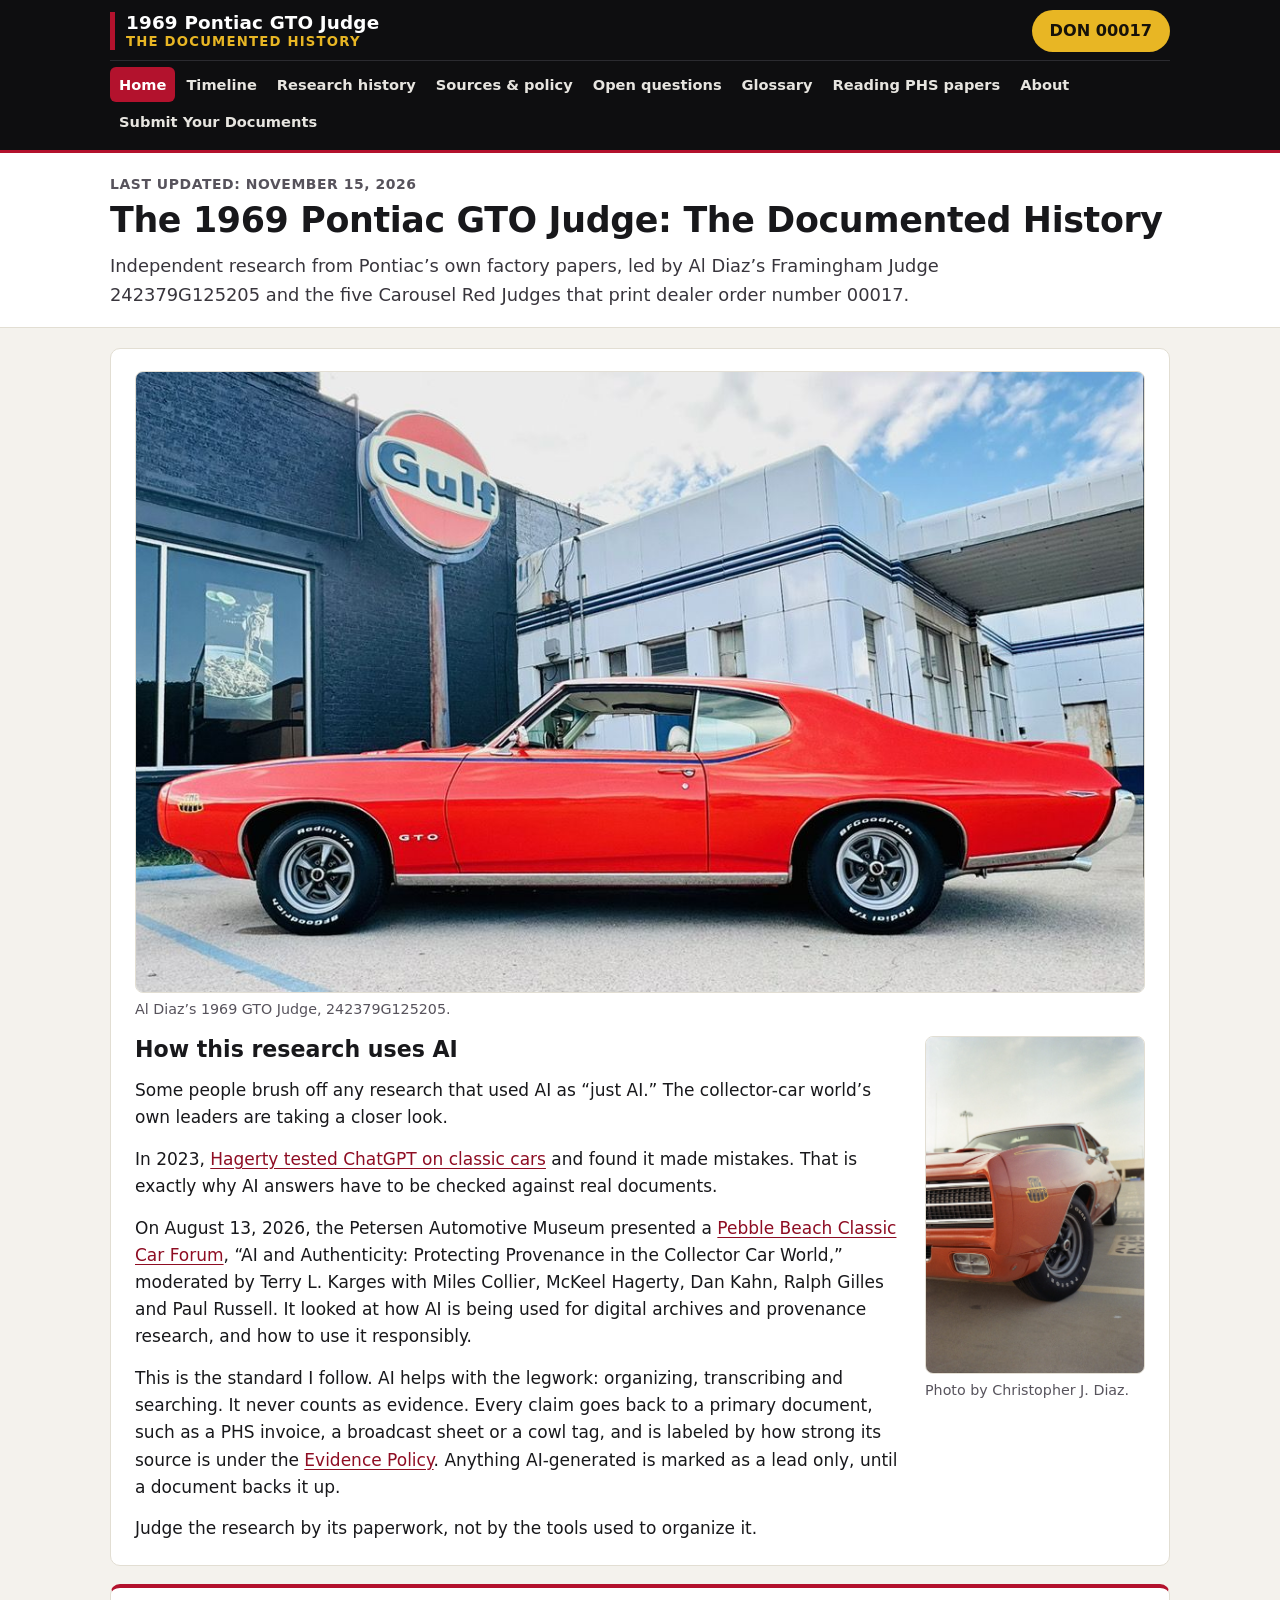
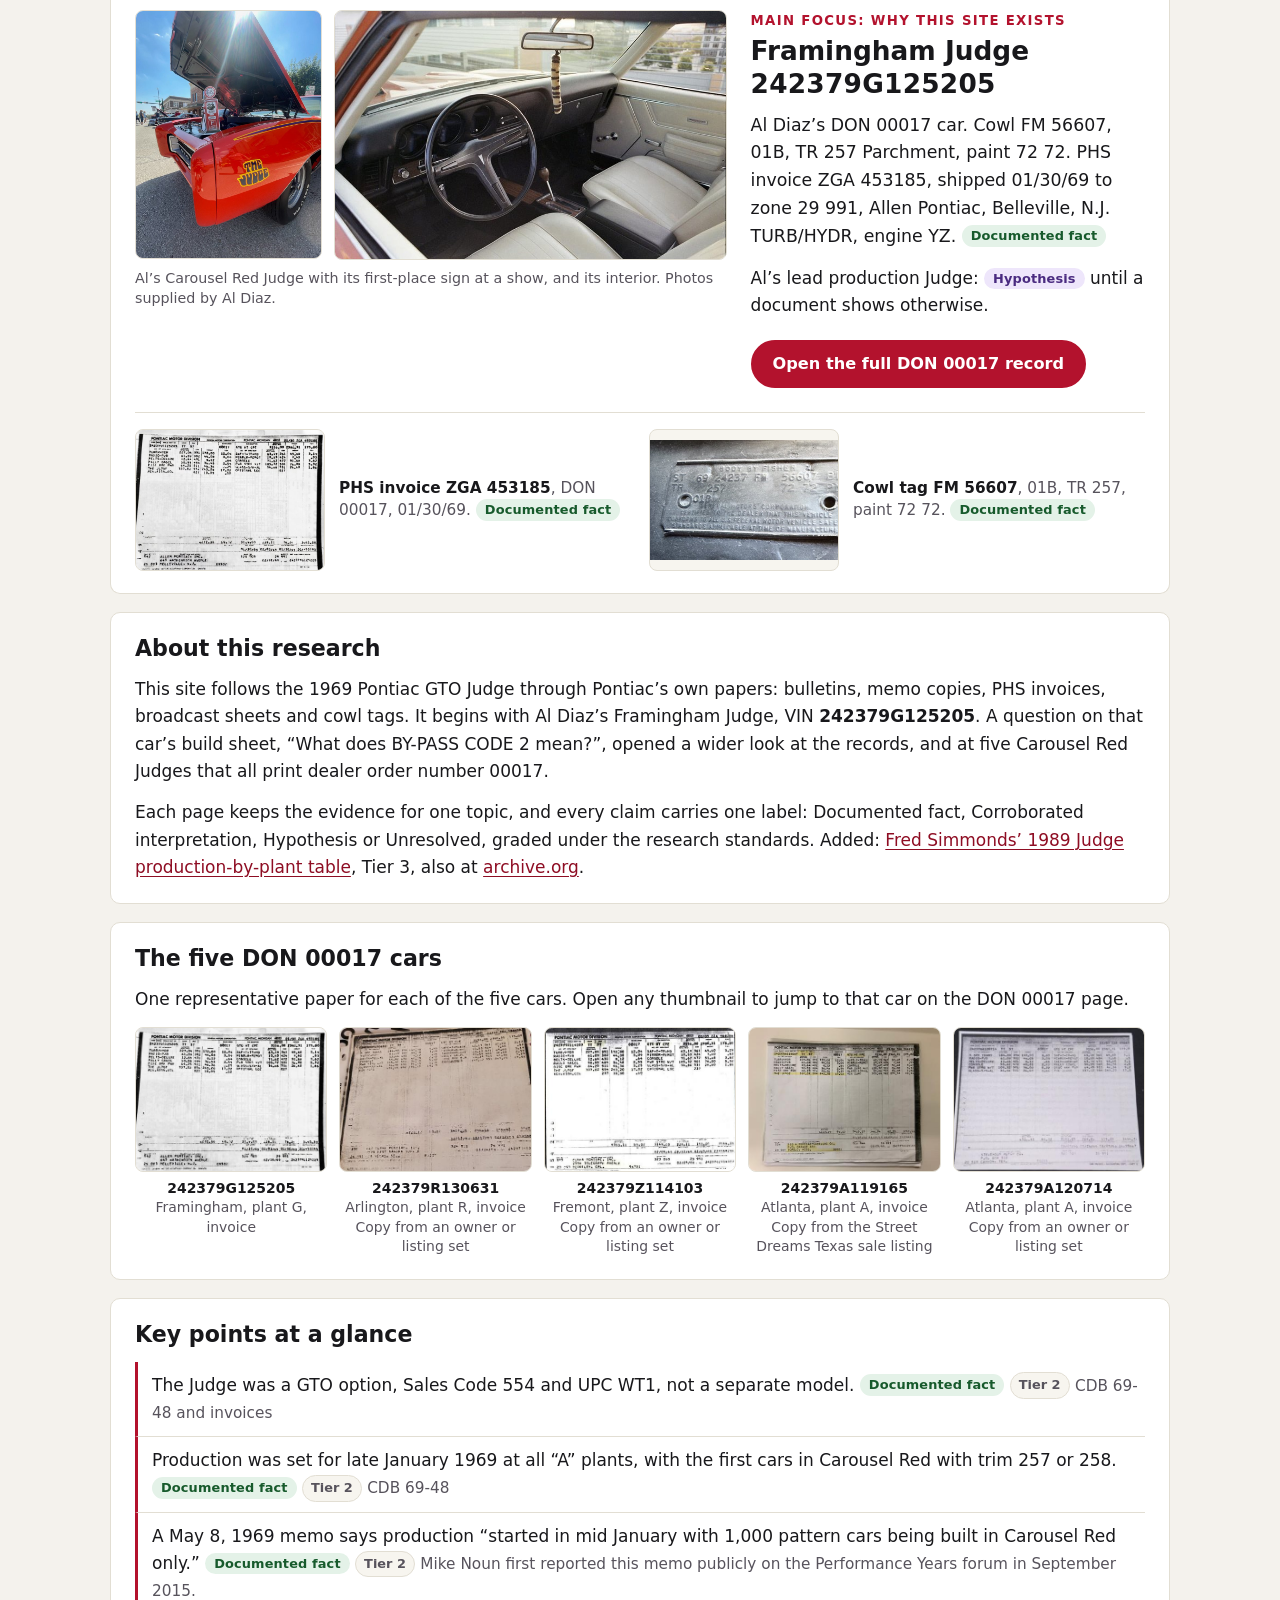
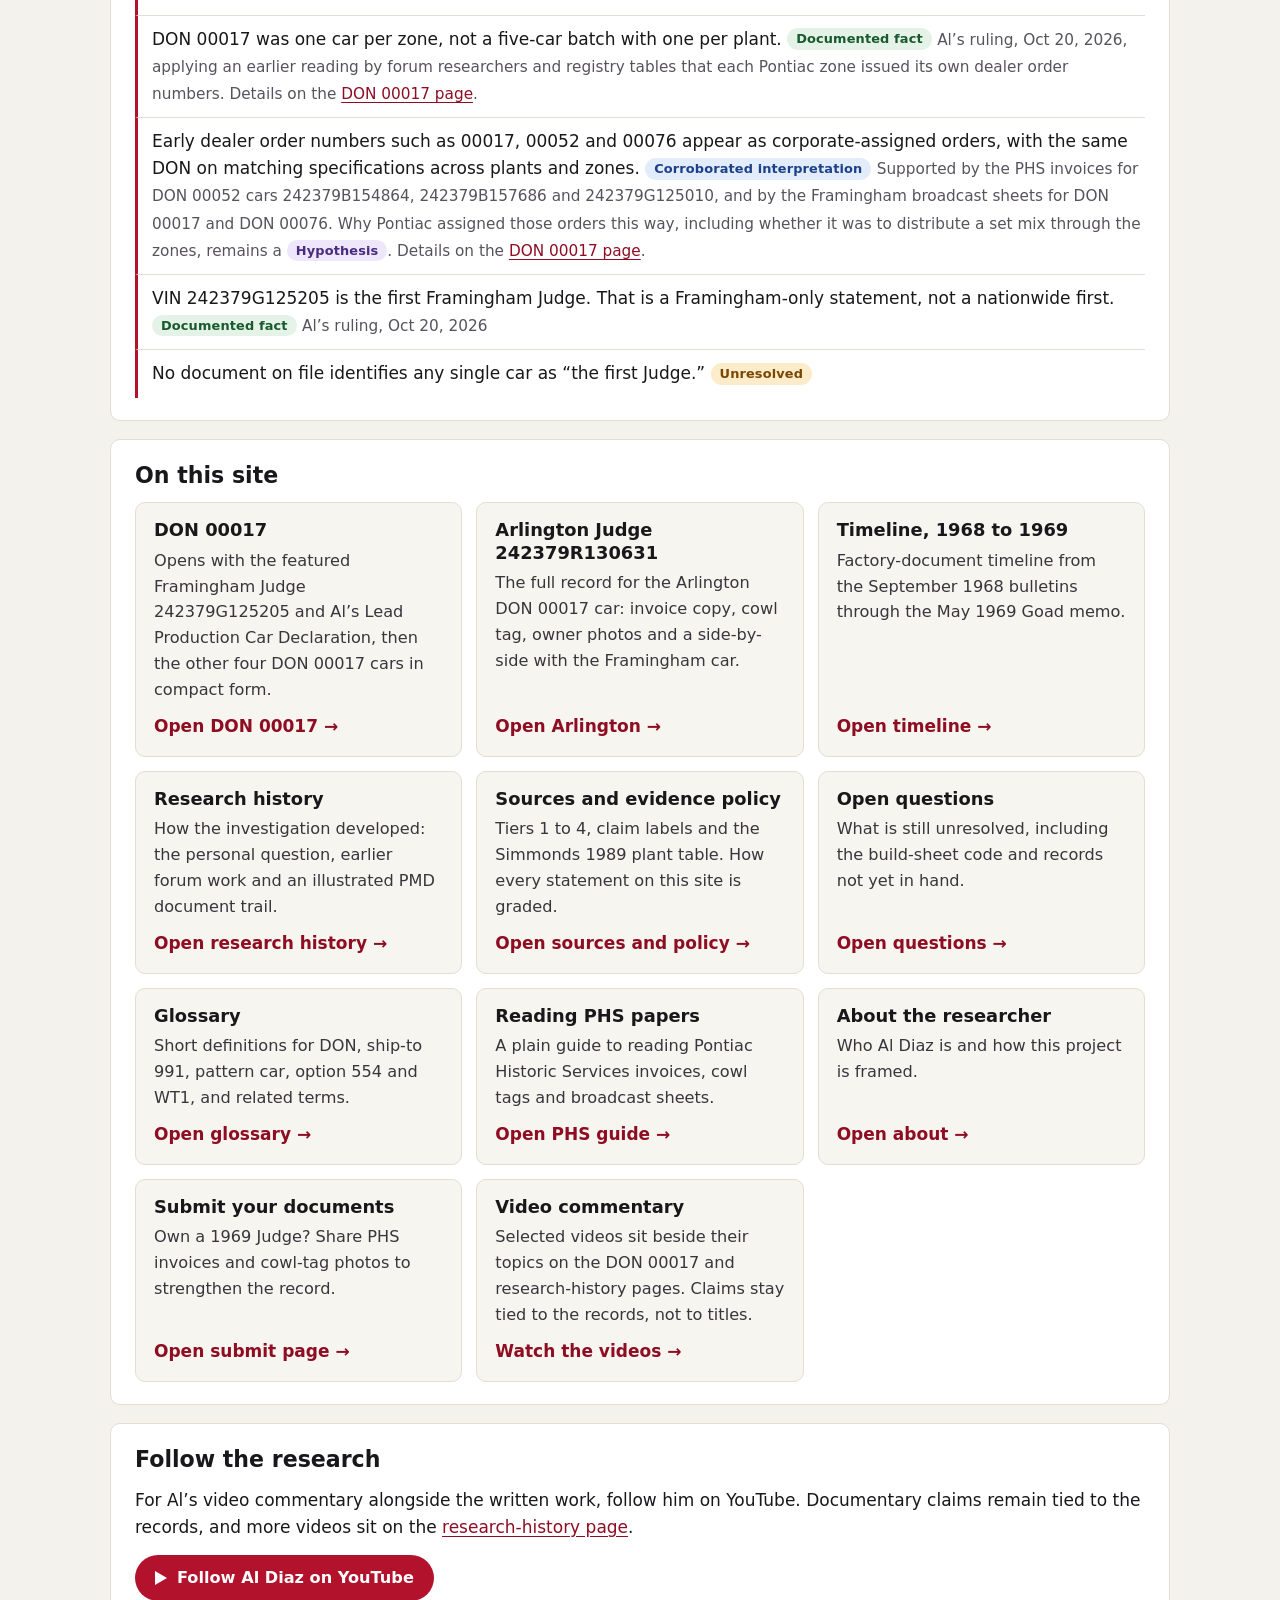
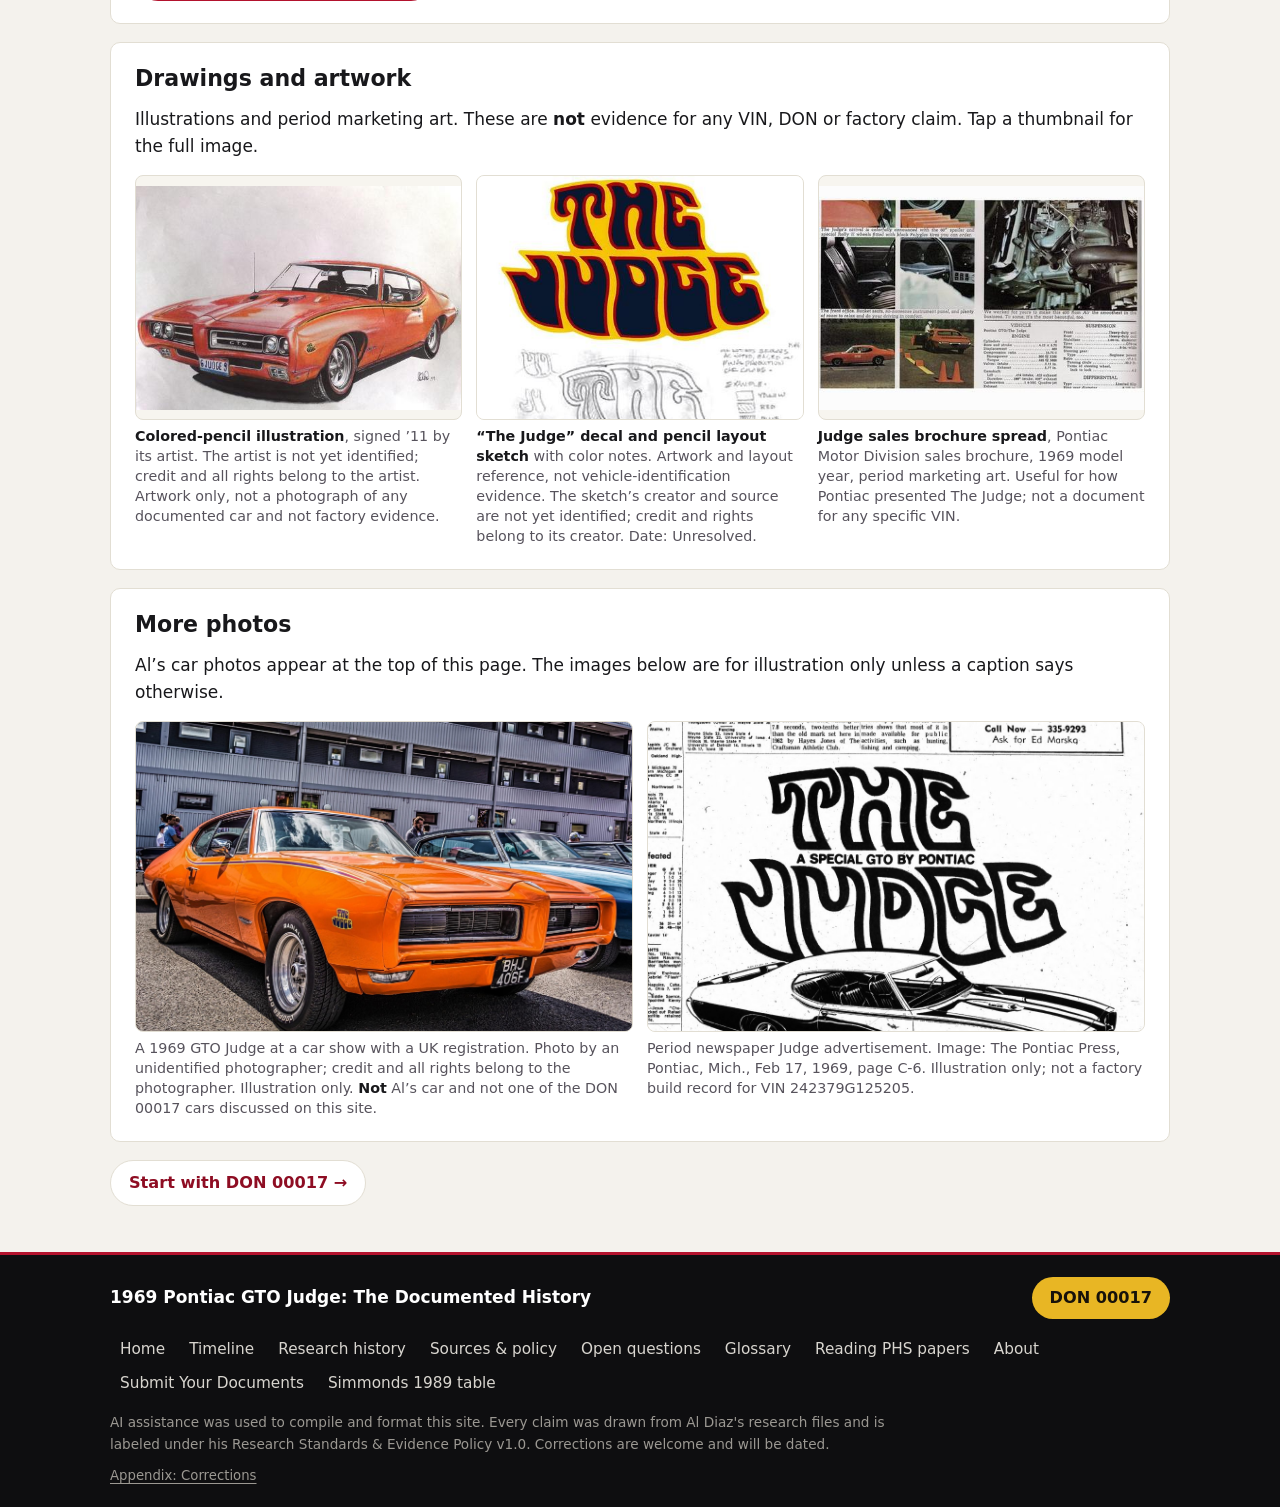
==== index.html @ f2657669 "Move AI-use section to top of homepage (#42) The section is now the first block in the main content," ====
<!DOCTYPE html>
<html lang="en"><head><meta charset="utf-8"/>
<meta content="width=device-width,initial-scale=1" name="viewport"/>
<meta charset="utf-8"/>
<meta content="width=device-width,initial-scale=1" name="viewport"/>
<title>1969 Pontiac GTO Judge History from Factory Records</title>
<meta content="1969 Pontiac GTO Judge history from Pontiac records: Carousel Red pattern cars, sales code 554/WT1, PHS documents and the DON 00017 cars. By Al Diaz." name="description"/>
<meta content="1969 Pontiac GTO Judge, GTO Judge history, pre-production Judge, GTO Judge pattern car, 1,000 pattern cars, Carousel Red Judge, option 554 WT1, lead unit, DON 00017" name="keywords"/>
<link href="https://onejudge69.github.io/1969-gto-judge-pattern-research/" rel="canonical"/>
<meta content="website" property="og:type"/><meta content="1969 Pontiac GTO Judge: The Documented History" property="og:title"/>
<meta content="1969 Pontiac GTO Judge history from Pontiac records: Carousel Red pattern cars, sales code 554/WT1, PHS documents and the DON 00017 cars. By Al Diaz." property="og:description"/><meta content="https://onejudge69.github.io/1969-gto-judge-pattern-research/" property="og:url"/>
<meta content="1969 Pontiac GTO Judge: The Documented History" property="og:site_name"/><meta content="https://onejudge69.github.io/1969-gto-judge-pattern-research/images/og-card.png?v=3" property="og:image"/>
<meta content="https://onejudge69.github.io/1969-gto-judge-pattern-research/images/og-card.png?v=3" property="og:image:secure_url"/><meta content="image/png" property="og:image:type"/>
<meta content="1200" property="og:image:width"/><meta content="630" property="og:image:height"/>
<meta content="1969 GTO Judge: The Documented History. From Pontiac's own records. Colored-pencil drawing of an orange 1969 GTO Judge, signed ’11 by its artist; artist not yet identified." property="og:image:alt"/>
<meta content="summary_large_image" name="twitter:card"/><meta content="1969 Pontiac GTO Judge: The Documented History" name="twitter:title"/>
<meta content="1969 Pontiac GTO Judge history from Pontiac records: Carousel Red pattern cars, sales code 554/WT1, PHS documents and the DON 00017 cars. By Al Diaz." name="twitter:description"/><meta content="https://onejudge69.github.io/1969-gto-judge-pattern-research/images/og-card.png?v=3" name="twitter:image"/><meta content="1969 GTO Judge: The Documented History. From Pontiac's own records. Colored-pencil drawing of an orange 1969 GTO Judge, signed ’11 by its artist; artist not yet identified." name="twitter:image:alt"/>
<link href="images/apple-touch-icon.png" rel="apple-touch-icon" sizes="180x180"/>
<link href="images/favicon-32.png" rel="icon" sizes="32x32" type="image/png"/><link href="favicon.ico" rel="icon" sizes="any"/>
<meta content="#0e0e10" name="theme-color"/>
<meta content="2026-11-09" property="article:modified_time"/>
<script type="application/ld+json">[
 {
  "@context": "https://schema.org",
  "@type": "WebSite",
  "name": "1969 Pontiac GTO Judge: The Documented History",
  "url": "https://onejudge69.github.io/1969-gto-judge-pattern-research/",
  "inLanguage": "en-US",
  "author": {
   "@type": "Person",
   "name": "Al Diaz",
   "url": "https://onejudge69.github.io/1969-gto-judge-pattern-research/about-the-researcher.html",
   "description": "Independent researcher of 1969 Pontiac GTO Judge factory records"
  },
  "publisher": {
   "@type": "Person",
   "name": "Al Diaz",
   "url": "https://onejudge69.github.io/1969-gto-judge-pattern-research/about-the-researcher.html",
   "description": "Independent researcher of 1969 Pontiac GTO Judge factory records"
  }
 },
 {
  "@context": "https://schema.org",
  "@type": "ResearchProject",
  "name": "1969 Pontiac GTO Judge: The Documented History",
  "description": "1969 Pontiac GTO Judge history from Pontiac records: Carousel Red pattern cars, sales code 554/WT1, PHS documents and the DON 00017 cars. By Al Diaz.",
  "url": "https://onejudge69.github.io/1969-gto-judge-pattern-research/",
  "founder": {
   "@type": "Person",
   "name": "Al Diaz",
   "url": "https://onejudge69.github.io/1969-gto-judge-pattern-research/about-the-researcher.html",
   "description": "Independent researcher of 1969 Pontiac GTO Judge factory records"
  },
  "dateModified": "2026-11-09",
  "keywords": "1969 Pontiac GTO Judge, GTO Judge history, pre-production Judge, GTO Judge pattern car, 1,000 pattern cars, Carousel Red Judge, option 554 WT1, lead unit, DON 00017"
 },
 {
  "@context": "https://schema.org",
  "@type": "BreadcrumbList",
  "itemListElement": [
   {
    "@type": "ListItem",
    "position": 1,
    "name": "Home",
    "item": "https://onejudge69.github.io/1969-gto-judge-pattern-research/"
   }
  ]
 }
]</script>

<link rel="stylesheet" href="site.css?v=20261115b">
</head>
<body>
<header class="site-head"><div class="head-in">
<input type="checkbox" id="menu-check" class="menu-check" aria-label="Show or hide the menu">
<a class="brand" href="index.html"><span class="b1">1969 Pontiac GTO Judge</span><span class="b2">The Documented History</span></a>
<a class="don-cta" href="pattern-cars-pilot-batch.html">DON 00017</a>
<label class="menu-btn" for="menu-check">Menu</label>
<nav class="site-nav" aria-label="Main"><a href="index.html" aria-current="page">Home</a><a href="judge-timeline-1968-1969.html">Timeline</a><a href="research-history.html">Research history</a><a href="sources-evidence-policy.html">Sources &amp; policy</a><a href="open-questions.html">Open questions</a><a href="glossary.html">Glossary</a><a href="how-to-read-phs-papers.html">Reading PHS papers</a><a href="about-the-researcher.html">About</a><a href="submit-your-documents.html">Submit Your Documents</a></nav>
</div></header>
<div class="page-title"><div class="in"><p class="upd">Last updated: November 15, 2026</p><h1>The 1969 Pontiac GTO Judge: The Documented History</h1><p class="lead">Independent research from Pontiac’s own factory papers, led by Al Diaz’s Framingham Judge 242379G125205 and the five Carousel Red Judges that print dealer order number 00017.</p></div></div>
<main class="wrap">
<section class="sec ai-use" id="how-ai-is-used">
<figure class="lead">
<a href="images/g125205-side-gulf-station.jpg" target="_blank" rel="noopener" aria-label="Open full-size photo of Al Diaz’s 1969 GTO Judge"><img src="images/g125205-side-gulf-station.jpg" width="1080" height="664" alt="Al Diaz’s Carousel Red 1969 Pontiac GTO Judge, VIN 242379G125205, in side profile at a Gulf service station" loading="lazy" decoding="async"></a>
<figcaption>Al Diaz’s 1969 GTO Judge, 242379G125205.</figcaption>
</figure>
<div class="ai-body">
<div class="txt">
<h2>How this research uses AI</h2>
<p>Some people brush off any research that used AI as “just AI.” The collector-car world’s own leaders are taking a closer look.</p>
<p>In 2023, <a href="https://www.hagerty.com/media/entertainment/i-asked-chatgpt-about-classic-cars-and-it-seems-were-safe-for-now/" rel="noopener" target="_blank">Hagerty tested ChatGPT on classic cars</a> and found it made mistakes. That is exactly why AI answers have to be checked against real documents.</p>
<p>On August 13, 2026, the Petersen Automotive Museum presented a <a href="https://carshowsafari.com/event/pebble-beach-classic-car-forum-ai-and-authenticity-protecting-provenance-in-the-collector-car-world-presented-by-alliant-private-client/" rel="noopener" target="_blank">Pebble Beach Classic Car Forum</a>, “AI and Authenticity: Protecting Provenance in the Collector Car World,” moderated by Terry L. Karges with Miles Collier, McKeel Hagerty, Dan Kahn, Ralph Gilles and Paul Russell. It looked at how AI is being used for digital archives and provenance research, and how to use it responsibly.</p>
<p>This is the standard I follow. AI helps with the legwork: organizing, transcribing and searching. It never counts as evidence. Every claim goes back to a primary document, such as a PHS invoice, a broadcast sheet or a cowl tag, and is labeled by how strong its source is under the <a href="sources-evidence-policy.html">Evidence Policy</a>. Anything AI-generated is marked as a lead only, until a document backs it up.</p>
<p>Judge the research by its paperwork, not by the tools used to organize it.</p>
</div>
<figure class="second">
<a href="images/g125205-front-christopher-j-diaz.jpg" target="_blank" rel="noopener" aria-label="Open full-size close-up photo of Al Diaz’s 1969 GTO Judge"><img src="images/g125205-front-christopher-j-diaz.jpg" width="900" height="1387" alt="Al Diaz’s Carousel Red 1969 Pontiac GTO Judge, VIN 242379G125205, photographed from a low front angle with The Judge decal on the fender" loading="lazy" decoding="async"></a>
<figcaption>Photo by Christopher J. Diaz.</figcaption>
</figure>
</div>
</section><section class="sec hero-car" id="g125205-home">
<figure class="photos"><div class="pair">
<span><a class="pa" href="images/judge-show-first-place.jpg" target="_blank" rel="noopener" aria-label="Open full-size show photo of Al Diaz’s Judge"><img src="images/judge-show-first-place-home.jpg" width="720" height="960" alt="Al Diaz&#x27;s Carousel Red 1969 Pontiac GTO Judge at a car show with a first-place sign" loading="eager" decoding="async" fetchpriority="high"></a></span>
<span><a class="pa" href="images/judge-interior-white.jpg" target="_blank" rel="noopener" aria-label="Open full-size interior photo of Al Diaz’s Judge"><img src="images/judge-interior-white-home.jpg" width="720" height="459" alt="Interior of Al Diaz&#x27;s 1969 Pontiac GTO Judge" loading="eager" decoding="async" fetchpriority="high"></a></span></div>
<figcaption>Al’s Carousel Red Judge with its first-place sign at a show, and its interior. Photos supplied by Al Diaz.</figcaption></figure>
<div class="txt">
<p class="kicker">Main focus: why this site exists</p>
<h2>Framingham Judge <span class="vin">242379G125205</span></h2>
<p class="lede">Al Diaz’s DON 00017 car. Cowl FM 56607, 01B, TR 257 Parchment, paint 72 72. PHS invoice ZGA 453185, shipped 01/30/69 to zone 29 991, Allen Pontiac, Belleville, N.J. TURB/HYDR, engine YZ. <span class="lab fact">Documented fact</span></p>
<p>Al’s lead production Judge: <span class="lab hyp">Hypothesis</span> until a document shows otherwise.</p>
<a class="btn" href="pattern-cars-pilot-batch.html#g125205">Open the full DON 00017 record</a>
</div>
<div class="hdocs"><div class="docs c2">
<figure><a class="ph" href="images/don00017-g125205-phs-invoice.jpg" target="_blank" rel="noopener" aria-label="Open full-size image: PHS invoice ZGA 453185 for VIN 242379G125205"><img src="images/don00017-g125205-phs-invoice-hero.jpg" width="560" height="449" alt="PHS invoice ZGA 453185 for VIN 242379G125205" loading="eager" decoding="async" fetchpriority="high"></a><figcaption><b>PHS invoice ZGA 453185</b>, DON 00017, 01/30/69. <span class="lab fact">Documented fact</span></figcaption></figure>
<figure><a class="ph" href="images/don00017-g125205-cowl-fm56607.jpg" target="_blank" rel="noopener" aria-label="Open full-size image: Cowl tag FM 56607 for Al Diaz’s Framingham Judge"><img src="images/don00017-g125205-cowl-fm56607-hero.jpg" width="560" height="358" alt="Cowl tag FM 56607 for Al Diaz’s Framingham Judge" loading="eager" decoding="async" fetchpriority="high"></a><figcaption><b>Cowl tag FM 56607</b>, 01B, TR 257, paint 72 72. <span class="lab fact">Documented fact</span></figcaption></figure>
</div></div></section><section class="sec" id="about-research"><h2>About this research</h2>
<p>This site follows the 1969 Pontiac GTO Judge through Pontiac’s own papers: bulletins, memo copies, PHS invoices, broadcast sheets and cowl tags. It begins with Al Diaz’s Framingham Judge, VIN <b>242379G125205</b>. A question on that car’s build sheet, “What does BY-PASS CODE 2 mean?”, opened a wider look at the records, and at five Carousel Red Judges that all print dealer order number 00017.</p>
<p>Each page keeps the evidence for one topic, and every claim carries one label: Documented fact, Corroborated interpretation, Hypothesis or Unresolved, graded under the research standards. Added: <a href="sources-evidence-policy.html#simmonds-1989-table">Fred Simmonds’ 1989 Judge production-by-plant table</a>, Tier 3, also at <a href="https://archive.org/details/1989-06-05-simmonds-1969-gto-judge-production-by-plant" rel="noopener" target="_blank">archive.org</a>.</p></section><section class="sec" id="don-documents"><h2>The five DON 00017 cars</h2>
<p>One representative paper for each of the five cars. Open any thumbnail to jump to that car on the DON 00017 page.</p>
<div class="strip"><figure><a href="pattern-cars-pilot-batch.html#g125205" aria-label="Open DON 00017 page: 242379G125205"><div class="ph"><img src="images/don00017-g125205-phs-invoice-thumb.jpg" width="420" height="337" alt="PHS invoice for 242379G125205" loading="lazy" decoding="async"></div><figcaption><b>242379G125205</b><br>Framingham, plant G, invoice</figcaption></a></figure><figure><a href="pattern-cars-pilot-batch.html#r130631" aria-label="Open DON 00017 page: 242379R130631"><div class="ph"><img src="images/don00017-r130631-phs-invoice-thumb.jpg" width="420" height="491" alt="PHS invoice for 242379R130631" loading="lazy" decoding="async"></div><figcaption><b>242379R130631</b><br>Arlington, plant R, invoice<br>Copy from an owner or listing set</figcaption></a></figure><figure><a href="pattern-cars-pilot-batch.html#z114103" aria-label="Open DON 00017 page: 242379Z114103"><div class="ph"><img src="images/don00017-z114103-phs-invoice-thumb.jpg" width="420" height="328" alt="PHS invoice for 242379Z114103" loading="lazy" decoding="async"></div><figcaption><b>242379Z114103</b><br>Fremont, plant Z, invoice<br>Copy from an owner or listing set</figcaption></a></figure><figure><a href="pattern-cars-pilot-batch.html#a119165" aria-label="Open DON 00017 page: 242379A119165"><div class="ph"><img src="images/don00017-a119165-phs-invoice-thumb.jpg" width="420" height="315" alt="PHS invoice for 242379A119165" loading="lazy" decoding="async"></div><figcaption><b>242379A119165</b><br>Atlanta, plant A, invoice<br>Copy from the Street Dreams Texas sale listing</figcaption></a></figure><figure><a href="pattern-cars-pilot-batch.html#a120714" aria-label="Open DON 00017 page: 242379A120714"><div class="ph"><img src="images/don00017-a120714-phs-invoice-thumb.jpg" width="420" height="321" alt="PHS invoice for 242379A120714" loading="lazy" decoding="async"></div><figcaption><b>242379A120714</b><br>Atlanta, plant A, invoice<br>Copy from an owner or listing set</figcaption></a></figure></div></section><section class="sec" id="key-points"><h2>Key points at a glance</h2>
<ul class="keypoints">
<li>The Judge was a GTO option, Sales Code 554 and UPC WT1, not a separate model. <span class="lab fact">Documented fact</span> <span class="tier">Tier 2</span> <span class="muted small">CDB 69-48 and invoices</span></li>
<li>Production was set for late January 1969 at all “A” plants, with the first cars in Carousel Red with trim 257 or 258. <span class="lab fact">Documented fact</span> <span class="tier">Tier 2</span> <span class="muted small">CDB 69-48</span></li>
<li>A May 8, 1969 memo says production “started in mid January with 1,000 pattern cars being built in Carousel Red only.” <span class="lab fact">Documented fact</span> <span class="tier">Tier 2</span> <span class="muted small">Mike Noun first reported this memo publicly on the Performance Years forum in September 2015.</span></li>
<li>DON 00017 was one car per zone, not a five-car batch with one per plant. <span class="lab fact">Documented fact</span> <span class="muted small">Al’s ruling, Oct 20, 2026, applying an earlier reading by forum researchers and registry tables that each Pontiac zone issued its own dealer order numbers. Details on the <a href="pattern-cars-pilot-batch.html">DON 00017 page</a>.</span></li>
<li>Early dealer order numbers such as 00017, 00052 and 00076 appear as corporate-assigned orders, with the same DON on matching specifications across plants and zones. <span class="lab interp">Corroborated interpretation</span> <span class="muted small">Supported by the PHS invoices for DON 00052 cars 242379B154864, 242379B157686 and 242379G125010, and by the Framingham broadcast sheets for DON 00017 and DON 00076. Why Pontiac assigned those orders this way, including whether it was to distribute a set mix through the zones, remains a <span class="lab hyp">Hypothesis</span>. Details on the <a href="pattern-cars-pilot-batch.html">DON 00017 page</a>.</span></li>
<li>VIN 242379G125205 is the first Framingham Judge. That is a Framingham-only statement, not a nationwide first. <span class="lab fact">Documented fact</span> <span class="muted small">Al’s ruling, Oct 20, 2026</span></li>
<li>No document on file identifies any single car as “the first Judge.” <span class="lab unres">Unresolved</span></li>
</ul></section><section class="sec" id="explore"><h2>On this site</h2><div class="tiles"><article class="tile"><h3>DON 00017</h3><p>Opens with the featured Framingham Judge 242379G125205 and Al’s Lead Production Car Declaration, then the other four DON 00017 cars in compact form.</p><a class="more" href="pattern-cars-pilot-batch.html">Open DON 00017 &rarr;</a></article><article class="tile"><h3>Arlington Judge 242379R130631</h3><p>The full record for the Arlington DON 00017 car: invoice copy, cowl tag, owner photos and a side-by-side with the Framingham car.</p><a class="more" href="arlington-judge-r130631.html">Open Arlington &rarr;</a></article><article class="tile"><h3>Timeline, 1968 to 1969</h3><p>Factory-document timeline from the September 1968 bulletins through the May 1969 Goad memo.</p><a class="more" href="judge-timeline-1968-1969.html">Open timeline &rarr;</a></article><article class="tile"><h3>Research history</h3><p>How the investigation developed: the personal question, earlier forum work and an illustrated PMD document trail.</p><a class="more" href="research-history.html">Open research history &rarr;</a></article><article class="tile"><h3>Sources and evidence policy</h3><p>Tiers 1 to 4, claim labels and the Simmonds 1989 plant table. How every statement on this site is graded.</p><a class="more" href="sources-evidence-policy.html">Open sources and policy &rarr;</a></article><article class="tile"><h3>Open questions</h3><p>What is still unresolved, including the build-sheet code and records not yet in hand.</p><a class="more" href="open-questions.html">Open questions &rarr;</a></article><article class="tile"><h3>Glossary</h3><p>Short definitions for DON, ship-to 991, pattern car, option 554 and WT1, and related terms.</p><a class="more" href="glossary.html">Open glossary &rarr;</a></article><article class="tile"><h3>Reading PHS papers</h3><p>A plain guide to reading Pontiac Historic Services invoices, cowl tags and broadcast sheets.</p><a class="more" href="how-to-read-phs-papers.html">Open PHS guide &rarr;</a></article><article class="tile"><h3>About the researcher</h3><p>Who Al Diaz is and how this project is framed.</p><a class="more" href="about-the-researcher.html">Open about &rarr;</a></article><article class="tile"><h3>Submit your documents</h3><p>Own a 1969 Judge? Share PHS invoices and cowl-tag photos to strengthen the record.</p><a class="more" href="submit-your-documents.html">Open submit page &rarr;</a></article><article class="tile"><h3>Video commentary</h3><p>Selected videos sit beside their topics on the DON 00017 and research-history pages. Claims stay tied to the records, not to titles.</p><a class="more" href="pattern-cars-pilot-batch.html#video-commentary">Watch the videos &rarr;</a></article></div></section><section class="sec" id="follow"><h2>Follow the research</h2>
<p>For Al’s video commentary alongside the written work, follow him on YouTube. Documentary claims remain tied to the records, and more videos sit on the <a href="research-history.html#video-commentary">research-history page</a>.</p>
<p><a class="ytbtn" href="https://www.youtube.com/@UFester" rel="noopener" target="_blank">Follow Al Diaz on YouTube</a></p></section><section class="sec" id="drawings-artwork"><h2>Drawings and artwork</h2>
<p>Illustrations and period marketing art. These are <b>not</b> evidence for any VIN, DON or factory claim. Tap a thumbnail for the full image.</p>
<div class="docs c3"><figure><a class="ph" href="images/artwork-judge-illustration-2011.jpg" target="_blank" rel="noopener" aria-label="Open full-size image: Colored-pencil drawing of a 1969 Pontiac GTO Judge hardtop in orange-red with Judge stripes"><img src="images/artwork-judge-illustration-2011-thumb.jpg" width="480" height="330" alt="Colored-pencil drawing of a 1969 Pontiac GTO Judge hardtop in orange-red with Judge stripes" loading="lazy" decoding="async"></a><figcaption><b>Colored-pencil illustration</b>, signed ’11 by its artist. The artist is not yet identified; credit and all rights belong to the artist. Artwork only, not a photograph of any documented car and not factory evidence.</figcaption></figure><figure><a class="ph" href="images/artwork-judge-decal-and-sketch.jpg" target="_blank" rel="noopener" aria-label="Open full-size image: The Judge decal artwork beside a pencil layout sketch with yellow red and blue color notes"><img src="images/artwork-judge-decal-and-sketch-thumb.jpg" width="480" height="509" alt="The Judge decal artwork beside a pencil layout sketch with yellow red and blue color notes" loading="lazy" decoding="async"></a><figcaption><b>“The Judge” decal and pencil layout sketch</b> with color notes. Artwork and layout reference, not vehicle-identification evidence. The sketch’s creator and source are not yet identified; credit and rights belong to its creator. Date: Unresolved.</figcaption></figure><figure><a class="ph" href="images/artwork-judge-brochure-spread.jpg" target="_blank" rel="noopener" aria-label="Open full-size image: 1969 The Judge sales brochure spread showing the car and copy"><img src="images/artwork-judge-brochure-spread-thumb.jpg" width="480" height="330" alt="1969 The Judge sales brochure spread showing the car and copy" loading="lazy" decoding="async"></a><figcaption><b>Judge sales brochure spread</b>, Pontiac Motor Division sales brochure, 1969 model year, period marketing art. Useful for how Pontiac presented The Judge; not a document for any specific VIN.</figcaption></figure></div></section><section class="sec" id="photos"><h2>More photos</h2>
<p>Al’s car photos appear at the top of this page. The images below are for illustration only unless a caption says otherwise.</p>
<div class="docs c2">
<figure><a class="ph wide" href="images/1969-judge-uk-show-orange.jpg" target="_blank" rel="noopener" aria-label="Open full-size image: Orange 1969 Pontiac GTO Judge hardtop at a car show, with a UK registration plate"><img src="images/1969-judge-uk-show-orange.jpg" width="2048" height="1365" alt="Orange 1969 Pontiac GTO Judge hardtop at a car show, with a UK registration plate" loading="lazy" decoding="async"></a><figcaption>A 1969 GTO Judge at a car show with a UK registration. Photo by an unidentified photographer; credit and all rights belong to the photographer. Illustration only. <b>Not</b> Al’s car and not one of the DON 00017 cars discussed on this site.</figcaption></figure>
<figure><a class="ph wide" href="images/1969-02-17-pontiac-press-judge-ad.jpg" target="_blank" rel="noopener" aria-label="Open full-size image: 1969 Pontiac press and newspaper Judge advertisement"><img src="images/1969-02-17-pontiac-press-judge-ad.jpg" width="1050" height="1338" alt="1969 Pontiac press and newspaper Judge advertisement" loading="lazy" decoding="async"></a><figcaption>Period newspaper Judge advertisement. Image: The Pontiac Press, Pontiac, Mich., Feb 17, 1969, page C-6. Illustration only; not a factory build record for VIN 242379G125205.</figcaption></figure>
</div></section>
<nav class="pager" aria-label="Continue reading"><a href="pattern-cars-pilot-batch.html">Start with DON 00017 &rarr;</a></nav>
</main>
<footer class="site-foot"><div class="foot-in">
<div class="foot-top"><strong>1969 Pontiac GTO Judge: The Documented History</strong><a class="don-cta" href="pattern-cars-pilot-batch.html">DON 00017</a></div>
<nav class="foot-nav" aria-label="Footer"><a href="index.html">Home</a><a href="judge-timeline-1968-1969.html">Timeline</a><a href="research-history.html">Research history</a><a href="sources-evidence-policy.html">Sources &amp; policy</a><a href="open-questions.html">Open questions</a><a href="glossary.html">Glossary</a><a href="how-to-read-phs-papers.html">Reading PHS papers</a><a href="about-the-researcher.html">About</a><a href="submit-your-documents.html">Submit Your Documents</a><a href="sources-evidence-policy.html#simmonds-1989-table">Simmonds 1989 table</a></nav>
<p class="foot-note">AI assistance was used to compile and format this site. Every claim was drawn from Al Diaz's research files and is labeled under his Research Standards &amp; Evidence Policy v1.0. Corrections are welcome and will be dated.</p>
<p class="foot-appx"><a href="corrections-log.html">Appendix: Corrections</a></p>
<p class="foot-visits" id="visit-count" hidden>Visitors: <span></span></p>
</div></footer>
<script src="visit-count.js" defer></script>
</body></html>
---- site.css ----
/* 1969 GTO Judge research site: shared stylesheet (rebuild, Nov 2026) */
:root{
  --ink:#18181b; --mut:#57535c; --bg:#f4f2ed; --card:#fff; --line:#e2ded3; --soft:#f7f5ef;
  --red:#b3122d; --red-d:#8e0d23; --gold:#e8b624; --gold-d:#a97a00; --blk:#0e0e10;
  --fact-bg:#e4f2e8; --fact-fg:#175a2c;
  --interp-bg:#e3ecfb; --interp-fg:#1c418a;
  --hyp-bg:#eee6fb; --hyp-fg:#4a2b80;
  --unres-bg:#fcecc9; --unres-fg:#7a4600;
  --wrap:1100px;
}
*{box-sizing:border-box}
html{font-size:17px;-webkit-text-size-adjust:100%;scroll-behavior:smooth}
body{margin:0;background:var(--bg);color:var(--ink);font-family:system-ui,-apple-system,"Segoe UI",Roboto,"Helvetica Neue",Arial,sans-serif;line-height:1.6;overflow-x:hidden}
img{max-width:100%;height:auto;display:block}
a{color:var(--red-d);text-underline-offset:3px}
a:hover{color:var(--red)}
a:focus-visible,input:focus-visible+.brand,label:focus-visible{outline:3px solid var(--gold);outline-offset:2px;border-radius:4px}
h1,h2,h3{line-height:1.25;margin:0}
p{margin:0 0 .85em}
p:last-child{margin-bottom:0}
code{background:#efece4;padding:1px 5px;border-radius:4px;font-size:.92em}

/* ---------- header ---------- */
.site-head{background:var(--blk);border-bottom:3px solid var(--red);position:relative;z-index:5}
.head-in{position:static}
.head-in{max-width:var(--wrap);margin:0 auto;padding:10px 20px;display:flex;flex-wrap:wrap;align-items:center;gap:8px 14px}
.menu-check{position:absolute;opacity:0;pointer-events:none}
.brand{display:flex;flex-direction:column;color:#fff;text-decoration:none;border-left:5px solid var(--red);padding-left:11px;line-height:1.2;margin-right:auto}
.brand:hover{color:#fff}
.brand .b1{font-weight:800;font-size:1.08rem;letter-spacing:.01em}
.brand .b2{font-size:.78rem;color:var(--gold);letter-spacing:.09em;text-transform:uppercase;font-weight:700}
.don-cta{display:inline-flex;align-items:center;background:var(--gold);color:#17120a;font-weight:800;text-decoration:none;padding:8px 18px;border-radius:999px;font-size:.95rem;white-space:nowrap}
.don-cta:hover{background:#fff;color:#17120a}
.menu-btn{display:none;cursor:pointer;color:#fff;border:1.5px solid #5a5a60;border-radius:999px;padding:7px 16px;font-weight:700;font-size:.95rem;user-select:none}
.site-nav{flex:0 0 100%;display:flex;flex-wrap:wrap;gap:2px 2px;border-top:1px solid #2b2b30;padding-top:6px}
.site-nav a{color:#e7e5e0;text-decoration:none;font-size:.86rem;padding:6px 9px;border-radius:6px;font-weight:600}
.site-nav a:hover{background:#25252a;color:#fff}
.site-nav a[aria-current="page"]{background:var(--red);color:#fff}

/* ---------- page title ---------- */
.page-title{background:var(--card);border-bottom:1px solid var(--line)}
.page-title .in{max-width:var(--wrap);margin:0 auto;padding:20px 20px 18px}
.page-title h1{font-size:clamp(1.45rem,2.4vw + .6rem,2.05rem);letter-spacing:-.01em}
.page-title .upd{margin:0 0 4px;color:var(--mut);font-size:.82rem;font-weight:600;letter-spacing:.04em;text-transform:uppercase}
.page-title .lead{margin:.55em 0 0;color:#38353c;font-size:1.05rem;max-width:80ch}

/* ---------- layout ---------- */
.wrap{max-width:var(--wrap);margin:0 auto;padding:20px 20px 36px}
.sec{background:var(--card);border:1px solid var(--line);border-radius:10px;padding:22px 24px;margin:0 0 18px}
.sec>h2{font-size:1.3rem;margin-bottom:.6em}
.sec h3{font-size:1.05rem;margin:1.1em 0 .35em}
.sec>h3:first-child{margin-top:0}
.sec ul,.sec ol{margin:.4em 0 .9em;padding-left:1.25em}
.sec li{margin:.3em 0}
.sec li>ul{margin-bottom:.2em}
.kicker{margin:0 0 .35em;color:var(--red);font-weight:800;font-size:.78rem;letter-spacing:.1em;text-transform:uppercase}
.muted{color:var(--mut)}
.small{font-size:.9rem}
.back{margin:0 0 12px;font-size:.95rem}
.vin{font-weight:800;font-variant-numeric:tabular-nums;letter-spacing:.01em;white-space:nowrap}

/* labels */
.lab{display:inline-block;font-weight:700;font-size:.76rem;line-height:1.2;padding:3px 9px;border-radius:999px;vertical-align:.1em;white-space:nowrap;letter-spacing:.01em}
.lab.fact{background:var(--fact-bg);color:var(--fact-fg)}
.lab.interp{background:var(--interp-bg);color:var(--interp-fg)}
.lab.hyp{background:var(--hyp-bg);color:var(--hyp-fg)}
.lab.unres{background:var(--unres-bg);color:var(--unres-fg)}
.tier{display:inline-block;font-size:.76rem;font-weight:700;color:var(--mut);border:1px solid var(--line);border-radius:999px;padding:2px 8px;vertical-align:.1em;background:var(--soft)}

/* buttons and links */
.btn{display:inline-block;background:var(--red);color:#fff!important;font-weight:700;text-decoration:none;padding:9px 20px;border-radius:999px;font-size:.95rem;border:2px solid var(--red)}
.btn:hover{background:#fff;color:var(--red)!important}
.btn.alt{background:#fff;color:var(--red-d)!important}
.btn.alt:hover{background:var(--red);color:#fff!important}
.more{font-weight:700;text-decoration:none;white-space:nowrap}
.more:hover{text-decoration:underline}

/* figures and image tiles */
.ph{display:grid;place-items:center;aspect-ratio:4/3;background:var(--soft);border:1px solid var(--line);border-radius:8px;overflow:hidden}
.ph img{width:auto;height:auto;max-width:100%;max-height:100%;object-fit:contain}
.ph.wide{aspect-ratio:16/10}
figure{margin:0}
figcaption{font-size:.84rem;line-height:1.4;color:var(--mut);margin-top:7px}
figcaption b{color:var(--ink)}
.docs{display:grid;grid-template-columns:repeat(auto-fit,minmax(210px,1fr));gap:14px}
.docs.c2{grid-template-columns:repeat(2,minmax(0,1fr))}
.docs.c3{grid-template-columns:repeat(3,minmax(0,1fr))}
.pair{display:grid;grid-template-columns:.75fr 1.569fr;gap:12px;align-items:start}
.pair img{width:100%;height:auto;border-radius:8px;border:1px solid var(--line)}

/* ---------- home hero ---------- */
.hero-car{display:grid;grid-template-columns:minmax(0,1.5fr) minmax(0,1fr);gap:24px;align-items:start;border-top:4px solid var(--red)}
.hero-car h2{font-size:1.55rem;margin-bottom:.4em}
.hero-car .lede{font-size:1.02rem}
.hero-car .docs{margin:14px 0 16px}
.hero-car .photos figcaption{margin:9px 0 0}
.hero-car .hdocs{grid-column:1/-1;border-top:1px solid var(--line);padding-top:16px}
.hero-car .hdocs .docs{margin:0;grid-template-columns:repeat(2,minmax(0,1fr));gap:18px}
.hero-car .hdocs figure{display:grid;grid-template-columns:190px minmax(0,1fr);gap:14px;align-items:center}
.hero-car .hdocs figcaption{margin:0;font-size:.9rem}
.hero-car .txt .btn{margin-top:6px}

/* tiles */
.tiles{display:grid;grid-template-columns:repeat(auto-fill,minmax(260px,1fr));gap:14px}
.tile{border:1px solid var(--line);border-radius:10px;padding:16px 18px;background:var(--soft);display:flex;flex-direction:column;gap:6px}
.tile h3{margin:0;font-size:1.05rem}
.tile p{margin:0;font-size:.95rem;color:#38353c}
.tile .more{margin-top:auto;padding-top:4px}
.strip{display:grid;grid-template-columns:repeat(5,minmax(0,1fr));gap:12px}
.strip figure{text-align:center}
.strip figcaption{font-size:.82rem}
.strip a{text-decoration:none;color:inherit;display:block}
.strip a:hover figcaption b{color:var(--red)}
.keypoints{list-style:none;padding:0!important;margin:0!important}
.keypoints li{padding:10px 0 10px 14px;margin:0;border-bottom:1px solid var(--line);border-left:3px solid var(--red)}
.keypoints li:last-child{border-bottom:0}
.keypoints li+li{margin-top:0}

/* ---------- DON 00017 featured ---------- */
.feature{border-top:4px solid var(--red)}
.feature h2{font-size:1.55rem;margin-bottom:.35em}
.feature .sub{display:block;margin:24px 0 8px;padding-top:18px;border-top:1px solid var(--line);font-size:.8rem;letter-spacing:.1em;text-transform:uppercase;color:var(--mut);font-weight:800}
.feature .sub.first{border-top:0;padding-top:0;margin-top:0}
.facts{display:grid;grid-template-columns:repeat(3,minmax(0,1fr));gap:10px;margin:14px 0 0}
.facts div{background:var(--soft);border-left:3px solid var(--line);padding:8px 12px;border-radius:0 6px 6px 0}
.facts dt{font-size:.72rem;font-weight:800;letter-spacing:.08em;text-transform:uppercase;color:var(--mut)}
.facts dd{margin:2px 0 0;font-size:.95rem}
.decl{list-style:none;padding:0!important;margin:12px 0 10px!important;border:1px solid var(--line);border-radius:8px;overflow:hidden}
.decl li{display:grid;grid-template-columns:2rem 11.5rem 11rem minmax(0,1fr);gap:0 10px;align-items:baseline;padding:8px 12px;margin:0;border-bottom:1px solid var(--line);font-size:.93rem}
.decl li:last-child{border-bottom:0}
.decl li.lead{background:#fff4d3;box-shadow:inset 4px 0 0 var(--red);font-weight:600}
.decl .n{font-weight:800;color:var(--mut)}
.decl .meta{color:#38353c}
.decl-more{margin:6px 0 10px}
.decl-more summary{cursor:pointer;font-weight:700;color:var(--red-d);padding:4px 0}
.decl-more .tw{margin-top:8px}
.pdf{margin-top:10px;font-size:.95rem}
.cars{display:grid;grid-template-columns:repeat(2,minmax(0,1fr));gap:14px}
.car{border:1px solid var(--line);border-radius:10px;padding:16px 18px;background:#fff;display:flex;flex-direction:column;gap:10px}
.car h3{margin:0;font-size:1.05rem}
.car h3 .vin{display:block;font-size:.95rem;color:var(--red-d);margin-top:2px}
.car p{margin:0;font-size:.93rem}
.car .mini{display:grid;grid-template-columns:repeat(3,minmax(0,1fr));gap:8px;margin-top:auto}
.car .mini .ph{aspect-ratio:1/1}
.car .mini figcaption{margin-top:4px;font-size:.76rem}
.car .go{margin:0}

/* ---------- tables ---------- */
.tw{overflow-x:auto;border:1px solid var(--line);border-radius:8px}
table{border-collapse:collapse;width:100%;font-size:.93rem}
th,td{text-align:left;vertical-align:top;padding:9px 12px;border-bottom:1px solid var(--line)}
th{background:var(--soft);font-size:.78rem;letter-spacing:.05em;text-transform:uppercase;color:var(--mut)}
tr:last-child td{border-bottom:0}
td:first-child{font-weight:600}

/* timeline */
.tl{display:grid;gap:0;border:1px solid var(--line);border-radius:10px;overflow:hidden}
.tl-item{display:grid;grid-template-columns:128px minmax(0,1fr) 150px;gap:6px 18px;padding:14px 16px;border-bottom:1px solid var(--line);align-items:start}
.tl-item:last-child{border-bottom:0}
.tl-item:nth-child(even){background:var(--soft)}
.tl-date{font-weight:800;color:var(--red-d);font-size:.95rem}
.tl-body{font-size:.95rem}
.tl-body .src{display:block;font-weight:700;margin-bottom:3px}
.tl-img a{display:block}
.tl-img img{width:100%;height:150px;object-fit:contain;background:#fff;border:1px solid var(--line);border-radius:6px}

/* open questions + glossary */
.q h2 .lab{margin-left:6px;font-size:.72rem}
.q .qa{margin:.4em 0}
.gl dt{font-weight:800;margin-top:.9em}
.gl dd{margin:.15em 0 0}
.gl dt:first-child{margin-top:0}

/* quotes */
blockquote,.quote{margin:.9em 0;padding:.6em 1em;border-left:4px solid var(--gold);background:var(--soft);border-radius:0 8px 8px 0}
blockquote p{margin:0}

/* research history */
.chapters{display:flex;flex-wrap:wrap;gap:8px;margin-top:12px}
.chapters a{padding:6px 14px;border:1px solid var(--line);border-radius:999px;font-size:.9rem;font-weight:600;text-decoration:none;background:var(--soft);color:var(--ink)}
.chapters a:hover{border-color:var(--red);color:var(--red-d)}
.intro-grid{display:grid;grid-template-columns:minmax(0,1fr) 230px;gap:26px;align-items:start}
.chapters-bar{display:flex;flex-wrap:wrap;align-items:center;gap:8px 16px;padding:12px 18px}
.chapters-bar .kicker{margin:0}
.chapters-bar .chapters{margin:0}
.intro-grid img{width:100%;border-radius:8px;border:1px solid var(--line)}
.steps{list-style:none;padding:0!important;margin:.6em 0 .8em!important;border-left:3px solid var(--red)}
.steps li{margin:0;padding:8px 14px;display:grid;grid-template-columns:11rem minmax(0,1fr) auto;gap:4px 14px;align-items:baseline;border-bottom:1px solid var(--line)}
.steps li:last-child{border-bottom:0}
.docgrid{display:grid;grid-template-columns:repeat(2,minmax(0,1fr));gap:14px}
.docgrid article{border:1px solid var(--line);border-radius:10px;padding:14px;background:var(--soft)}
.docgrid article .ph{margin-bottom:10px}
.docgrid h3{margin:.1em 0 .3em;font-size:1.02rem}
.docgrid .date{margin:0;font-size:.78rem;font-weight:800;letter-spacing:.06em;text-transform:uppercase;color:var(--red-d)}
.docgrid p{font-size:.93rem}
.docgrid details{margin-top:8px}
.docgrid summary{cursor:pointer;font-weight:700;color:var(--red-d)}
.docgrid details img{margin:10px 0 6px;width:100%;border:1px solid var(--line);border-radius:6px;background:#fff}
.fold{border:1px solid var(--line);border-radius:10px;background:var(--card);margin:0 0 18px}
.fold>summary{cursor:pointer;padding:16px 22px;font-weight:800;font-size:1.05rem;color:var(--red-d)}
.fold>.fold-body{padding:2px 24px 22px}
.fold-body section{margin-top:1.3em}
.fold-body h2{font-size:1.2rem;margin-bottom:.45em}
.fold-body ul{padding-left:1.2em}

/* video */
.vids{display:grid;grid-template-columns:repeat(auto-fit,minmax(260px,1fr));gap:16px}
.vid{border:1px solid var(--line);border-radius:10px;overflow:hidden;background:var(--soft)}
.vid>a{display:block;color:#fff;text-decoration:none;background:var(--blk)}
.vid img{width:100%;aspect-ratio:16/9;object-fit:cover}
.vid .t{display:block;padding:11px 14px;font-weight:700;font-size:.95rem;line-height:1.35;border-top:4px solid var(--red)}
.vid>a:hover .t{background:var(--red)}
.vid p{padding:10px 14px 14px;margin:0;font-size:.86rem;color:#38353c}
.vid h3{margin:0 0 6px}
.ytbtn{display:inline-flex;align-items:center;gap:10px;background:var(--red);color:#fff!important;font-weight:700;text-decoration:none;padding:10px 20px;border-radius:999px;font-size:.95rem}
.ytbtn::before{content:"";border-left:12px solid #fff;border-top:7px solid transparent;border-bottom:7px solid transparent}
.ytbtn:hover{background:var(--red-d)}
.ytbtn.fb{background:#fff;color:var(--red-d)!important;border:2px solid var(--red)}
.ytbtn.fb::before{display:none}
.sendbtn{display:inline-block;background:var(--red);color:#fff!important;font-weight:800;text-decoration:none;padding:13px 28px;border-radius:999px;font-size:1.05rem}
.sendbtn:hover{background:var(--red-d)}
.send{margin:0 0 .6em}

/* corrections appendix */
.corr details{border:1px solid var(--line);border-radius:8px;margin:0 0 8px;background:var(--soft)}
.corr summary{cursor:pointer;padding:10px 14px;font-weight:700}
.corr .cb{padding:2px 16px 14px;font-size:.95rem}
.corr .cdate{display:block;font-size:.78rem;font-weight:800;color:var(--red-d);letter-spacing:.06em;text-transform:uppercase;margin-bottom:4px}
.corr .cb p{margin:.5em 0 0}

/* pager + footer */
.pager{display:flex;justify-content:space-between;gap:12px;flex-wrap:wrap;margin:6px 0 0}
.pager a{display:inline-block;padding:9px 18px;border:1px solid var(--line);border-radius:999px;background:var(--card);font-weight:700;text-decoration:none;font-size:.95rem}
.pager a:hover{border-color:var(--red)}
.site-foot{background:var(--blk);color:#c9c6c0;border-top:3px solid var(--red);margin-top:10px}
.foot-in{max-width:var(--wrap);margin:0 auto;padding:22px 20px 20px}
.foot-top{display:flex;flex-wrap:wrap;align-items:center;gap:10px 18px;justify-content:space-between}
.foot-top strong{color:#fff}
.foot-nav{display:flex;flex-wrap:wrap;gap:2px 4px;margin:14px 0 4px}
.foot-nav a{color:#d8d5cf;text-decoration:none;font-size:.9rem;padding:4px 10px;border-radius:6px}
.foot-nav a:hover{background:#25252a;color:#fff}
.foot-note{margin:12px 0 0;font-size:.8rem;color:#9b9892;max-width:90ch}
.foot-appx{margin:10px 0 0;font-size:.78rem}
.foot-appx a{color:#9b9892}
.foot-visits{margin:8px 0 0;font-size:.78rem;color:#9b9892}

/* ---------- tablet / phone ---------- */
@media (max-width:980px){
  .hero-car{grid-template-columns:1fr}
  .hero-car .hdocs .docs{grid-template-columns:1fr}
  .decl li{grid-template-columns:2rem 10rem minmax(0,1fr)}
  .decl li .meta{grid-column:2/-1}
  .strip{grid-template-columns:repeat(3,minmax(0,1fr))}
  .facts{grid-template-columns:repeat(2,minmax(0,1fr))}
}
@media (max-width:760px){
  html{font-size:16px}
  .head-in{padding:9px 14px;gap:6px 10px}
  .head-in{flex-wrap:nowrap}
  .brand{min-width:0;flex:1 1 auto}
  .brand .b1{font-size:.8rem;white-space:nowrap}
  .brand{padding-left:9px}
  .brand .b2{font-size:.6rem;letter-spacing:.06em}
  .don-cta{padding:7px 11px;font-size:.8rem}
  .menu-btn{display:inline-block;padding:6px 11px;font-size:.8rem}
  .head-in .site-nav{position:absolute;left:0;right:0;top:100%;background:var(--blk);padding:4px 14px 10px;border-bottom:3px solid var(--red);margin:0}
  .site-nav{display:none;flex-direction:column;border-top:1px solid #2b2b30}
  .menu-check:checked~.site-nav{display:flex}
  .menu-check:checked~.menu-btn{background:#fff;color:var(--blk)}
  .menu-check:focus-visible~.menu-btn{outline:3px solid var(--gold);outline-offset:2px}
  .site-nav a{padding:10px 8px;font-size:1rem;border-bottom:1px solid #1f1f23;border-radius:0}
  .page-title .in{padding:16px 14px 14px}
  .wrap{padding:14px 12px 28px}
  .sec{padding:16px 15px;border-radius:8px;margin-bottom:14px}
  .sec>h2{font-size:1.18rem}
  .feature h2,.hero-car h2{font-size:1.3rem}
  .docs.c3,.docs.c2,.docs{grid-template-columns:1fr;gap:12px}
  .docs figure{display:grid;grid-template-columns:140px minmax(0,1fr);gap:12px;align-items:center}
  .docs figcaption{margin:0}
  .docs .ph{aspect-ratio:1/1}
  .hero-car .hdocs figure{grid-template-columns:130px minmax(0,1fr)}
  .facts{grid-template-columns:1fr}
  .cars{grid-template-columns:1fr}
  .strip{grid-template-columns:repeat(2,minmax(0,1fr))}
  .decl li{grid-template-columns:1.6rem minmax(0,1fr);padding:9px 11px}
  .decl li .vin,.decl li .meta{grid-column:2}
  .decl li .plant{grid-column:2}
  .tl-item{grid-template-columns:1fr;gap:6px;padding:14px}
  .tl-img img{height:auto;max-height:220px}
  .intro-grid{grid-template-columns:1fr}
  .intro-grid figure{max-width:260px;order:-1}
  .docgrid{grid-template-columns:1fr}
  .steps li{grid-template-columns:1fr;gap:2px}
  .fold>summary{padding:14px 15px}
  .fold>.fold-body{padding:0 15px 18px}
  /* stacked tables */
  .tw.stack{border:0;overflow:visible}
  .stack table,.stack tbody,.stack tr,.stack td{display:block;width:100%}
  .stack tr.hd{display:none}
  .stack tr{border:1px solid var(--line);border-radius:8px;margin:0 0 10px;padding:8px 12px;background:#fff}
  .stack td{border:0;padding:3px 0}
  .stack td:first-child{font-weight:800;color:var(--red-d)}
  .pair{gap:8px}
}
@media print{.site-head,.site-foot,.pager{display:none}}
.intro-grid h2{font-size:1.3rem;margin-bottom:.6em}
.sec>p.date{margin:0 0 6px;font-size:.78rem;font-weight:800;letter-spacing:.08em;text-transform:uppercase;color:var(--red-d)}

.terms{display:grid;grid-template-columns:repeat(2,minmax(0,1fr));gap:2px 36px}
.term h3{margin:.9em 0 .2em}
.term p{font-size:.95rem}
@media (max-width:760px){.terms{grid-template-columns:1fr}}

.ph.tall{aspect-ratio:3/4}
.tl+.after{margin-top:14px}
.photos{margin:0}
.pair>span,.pa{display:block}

/* homepage: How this research uses AI */
.ai-use h2{font-size:1.3rem;margin-bottom:.6em}
.ai-use figure img{width:100%;border-radius:8px;border:1px solid var(--line)}
.ai-use .lead{margin:0 0 16px}
.ai-use .ai-body{display:grid;grid-template-columns:minmax(0,1fr) minmax(0,220px);gap:26px;align-items:start}
@media (max-width:760px){
  .ai-use .ai-body{grid-template-columns:1fr}
  .ai-use .second{max-width:240px;margin:12px auto 0}
}
.ai-use h2 a{color:inherit;text-decoration:none}
.ai-use h2 a:hover{color:var(--red-d);text-decoration:underline}
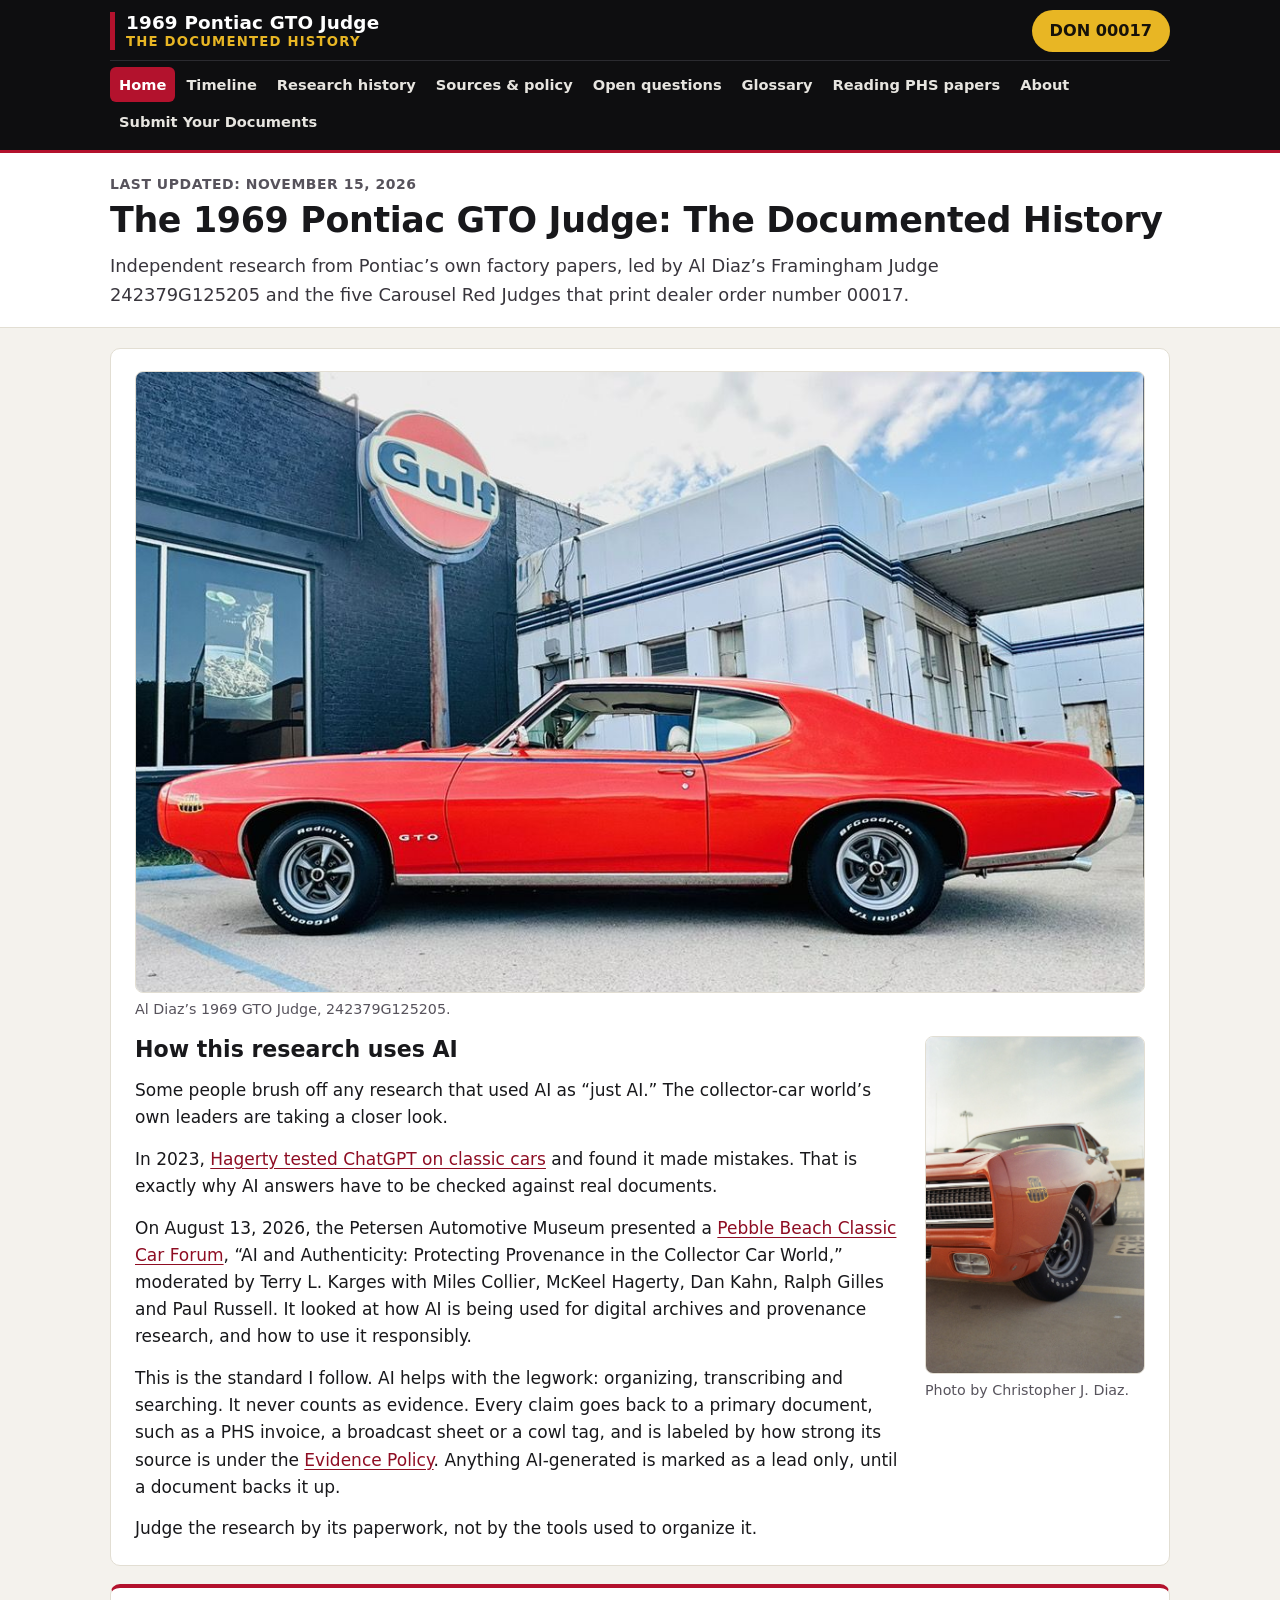
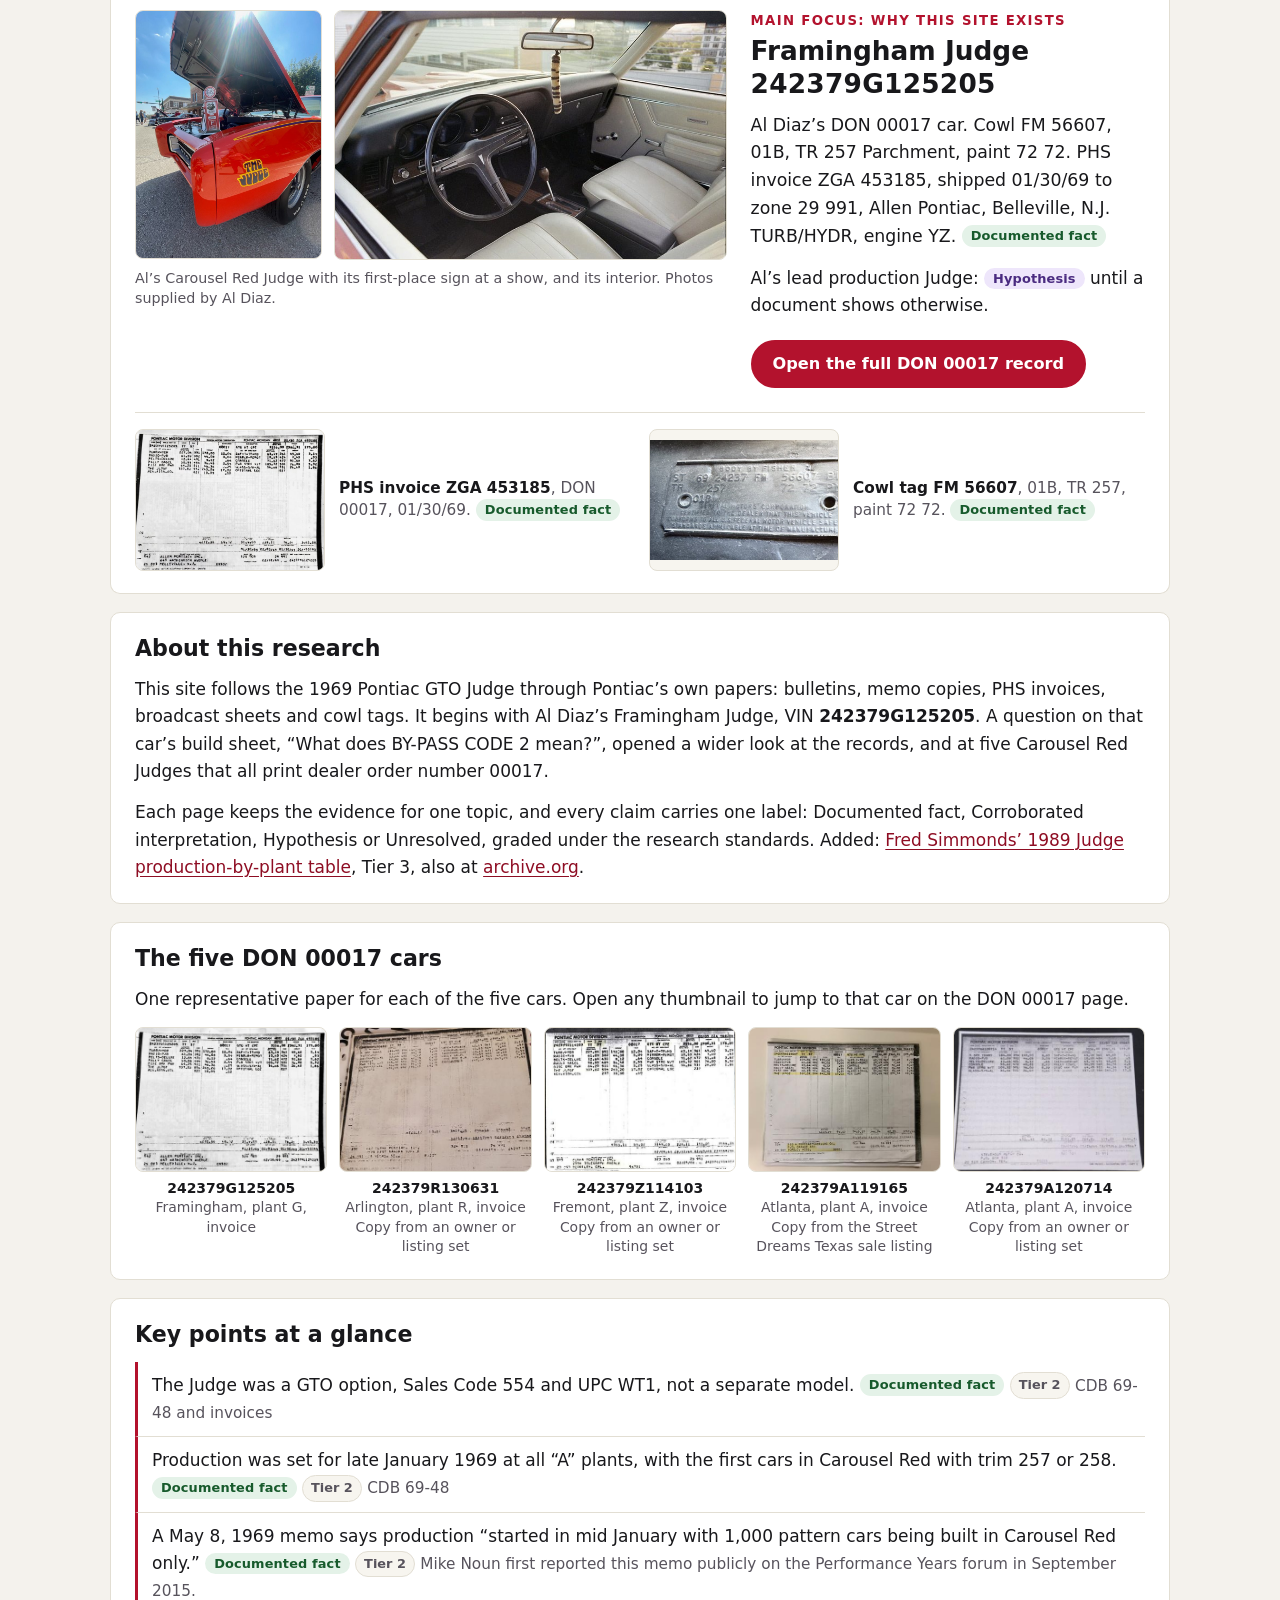
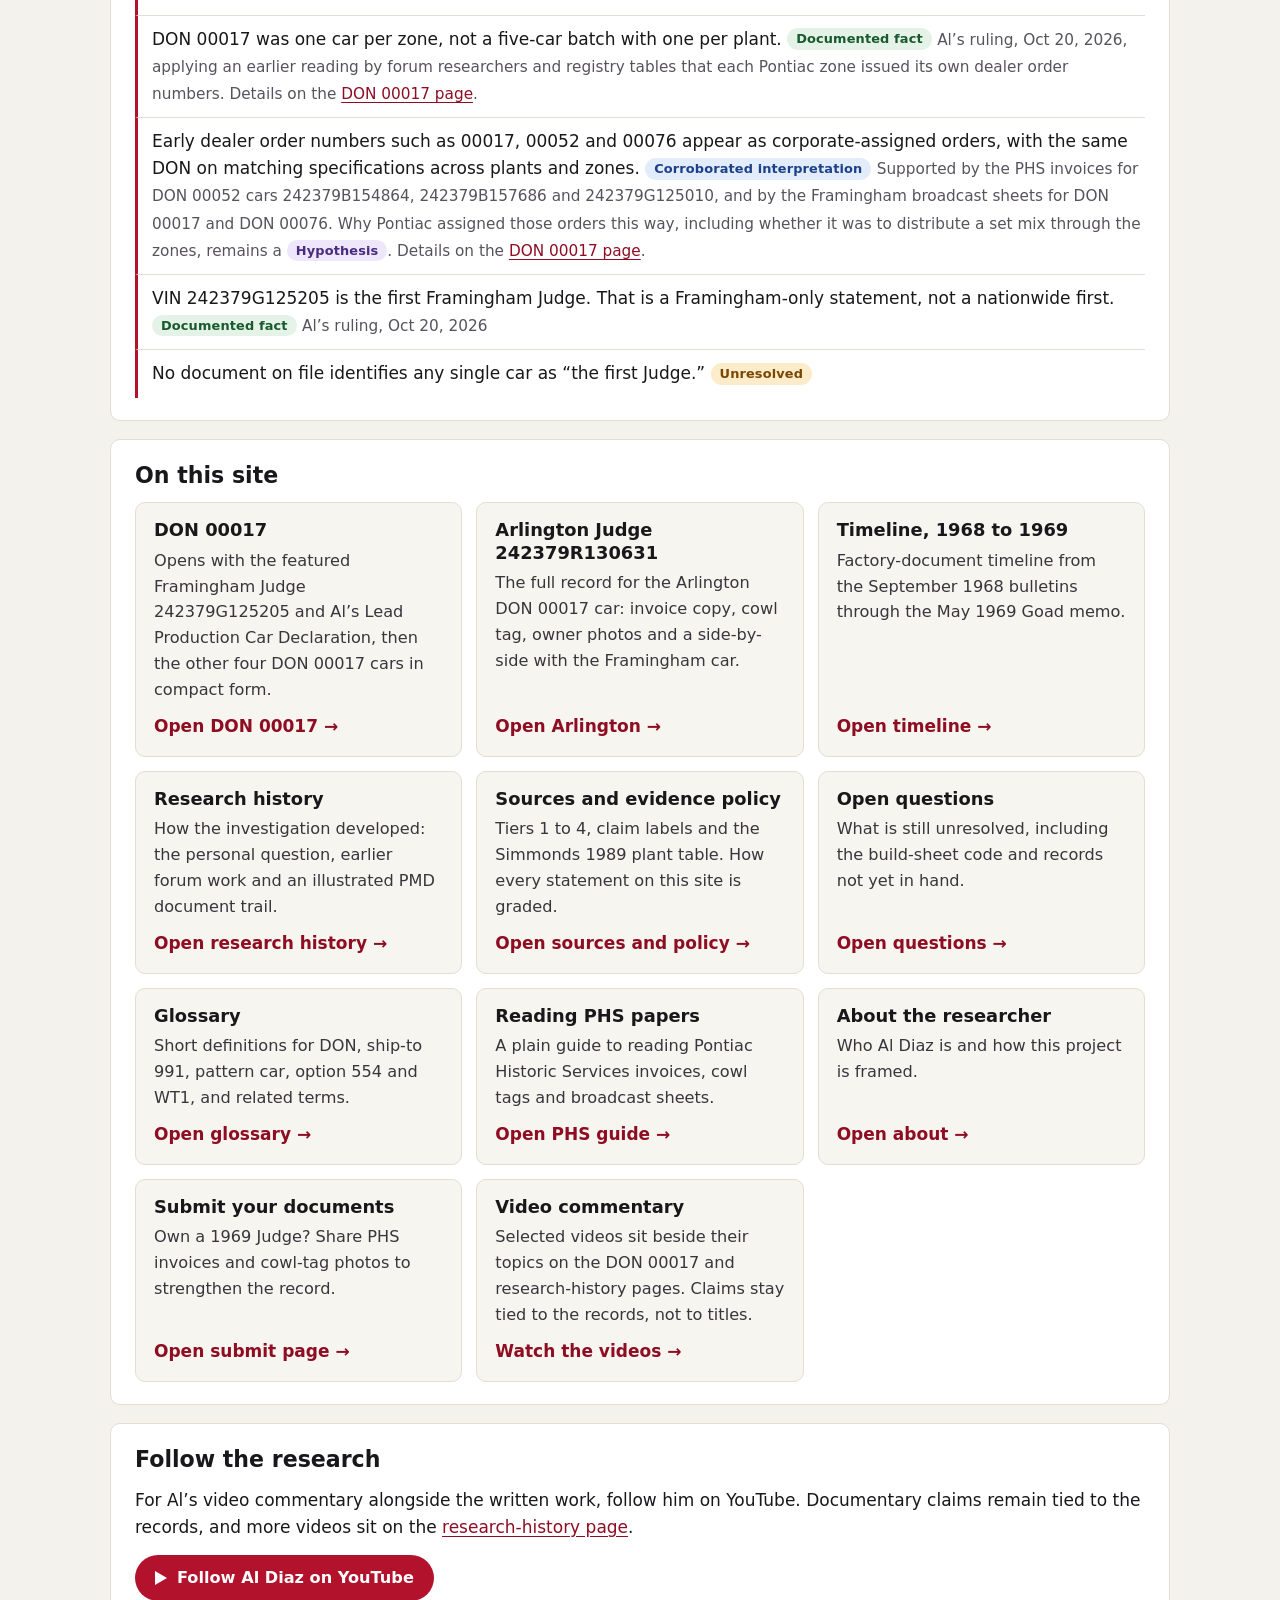
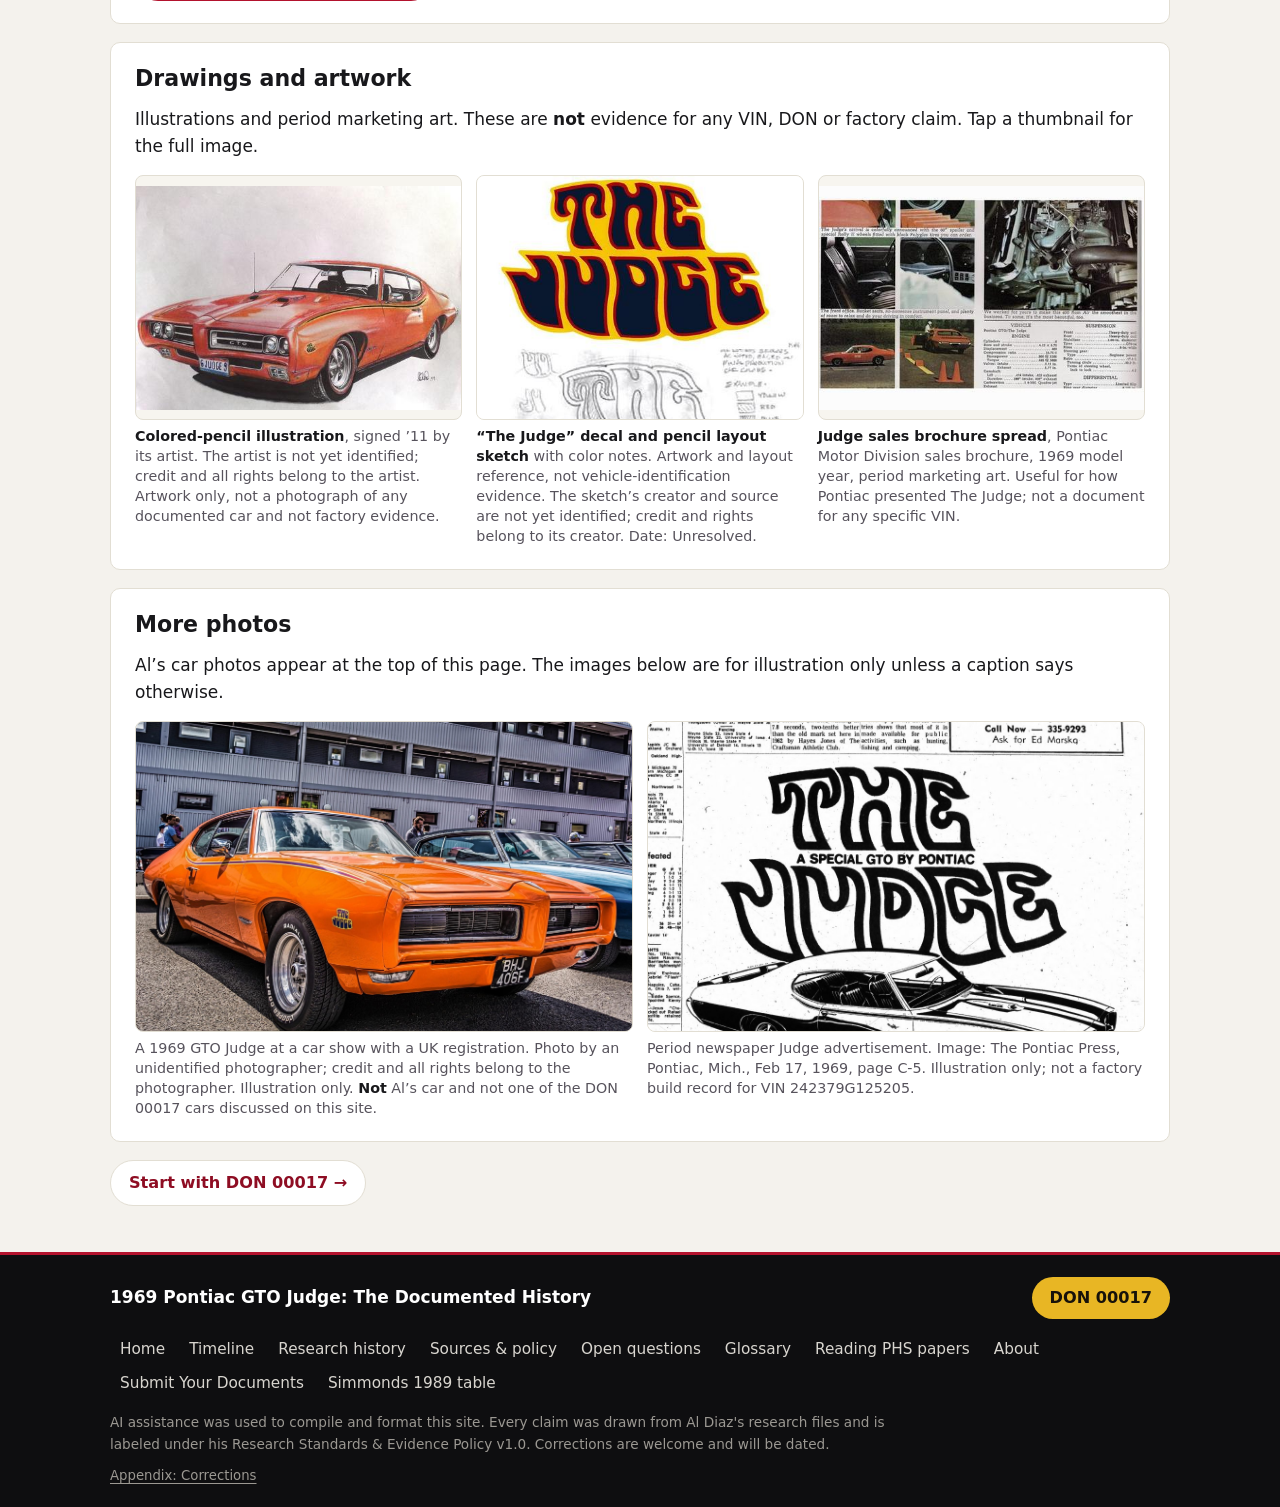
==== commit 550eac68: "Update Pontiac Press citation" ====
--- a/index.html
+++ b/index.html
@@ -135,7 +135,7 @@
 <p>Al’s car photos appear at the top of this page. The images below are for illustration only unless a caption says otherwise.</p>
 <div class="docs c2">
 <figure><a class="ph wide" href="images/1969-judge-uk-show-orange.jpg" target="_blank" rel="noopener" aria-label="Open full-size image: Orange 1969 Pontiac GTO Judge hardtop at a car show, with a UK registration plate"><img src="images/1969-judge-uk-show-orange.jpg" width="2048" height="1365" alt="Orange 1969 Pontiac GTO Judge hardtop at a car show, with a UK registration plate" loading="lazy" decoding="async"></a><figcaption>A 1969 GTO Judge at a car show with a UK registration. Photo by an unidentified photographer; credit and all rights belong to the photographer. Illustration only. <b>Not</b> Al’s car and not one of the DON 00017 cars discussed on this site.</figcaption></figure>
-<figure><a class="ph wide" href="images/1969-02-17-pontiac-press-judge-ad.jpg" target="_blank" rel="noopener" aria-label="Open full-size image: 1969 Pontiac press and newspaper Judge advertisement"><img src="images/1969-02-17-pontiac-press-judge-ad.jpg" width="1050" height="1338" alt="1969 Pontiac press and newspaper Judge advertisement" loading="lazy" decoding="async"></a><figcaption>Period newspaper Judge advertisement. Image: The Pontiac Press, Pontiac, Mich., Feb 17, 1969, page C-6. Illustration only; not a factory build record for VIN 242379G125205.</figcaption></figure>
+<figure><a class="ph wide" href="images/1969-02-17-pontiac-press-judge-ad.jpg" target="_blank" rel="noopener" aria-label="Open full-size image: 1969 Pontiac press and newspaper Judge advertisement"><img src="images/1969-02-17-pontiac-press-judge-ad.jpg" width="1050" height="1338" alt="1969 Pontiac press and newspaper Judge advertisement" loading="lazy" decoding="async"></a><figcaption>Period newspaper Judge advertisement. Image: The Pontiac Press, Pontiac, Mich., Feb 17, 1969, page C-5. Illustration only; not a factory build record for VIN 242379G125205.</figcaption></figure>
 </div></section>
 <nav class="pager" aria-label="Continue reading"><a href="pattern-cars-pilot-batch.html">Start with DON 00017 &rarr;</a></nav>
 </main>
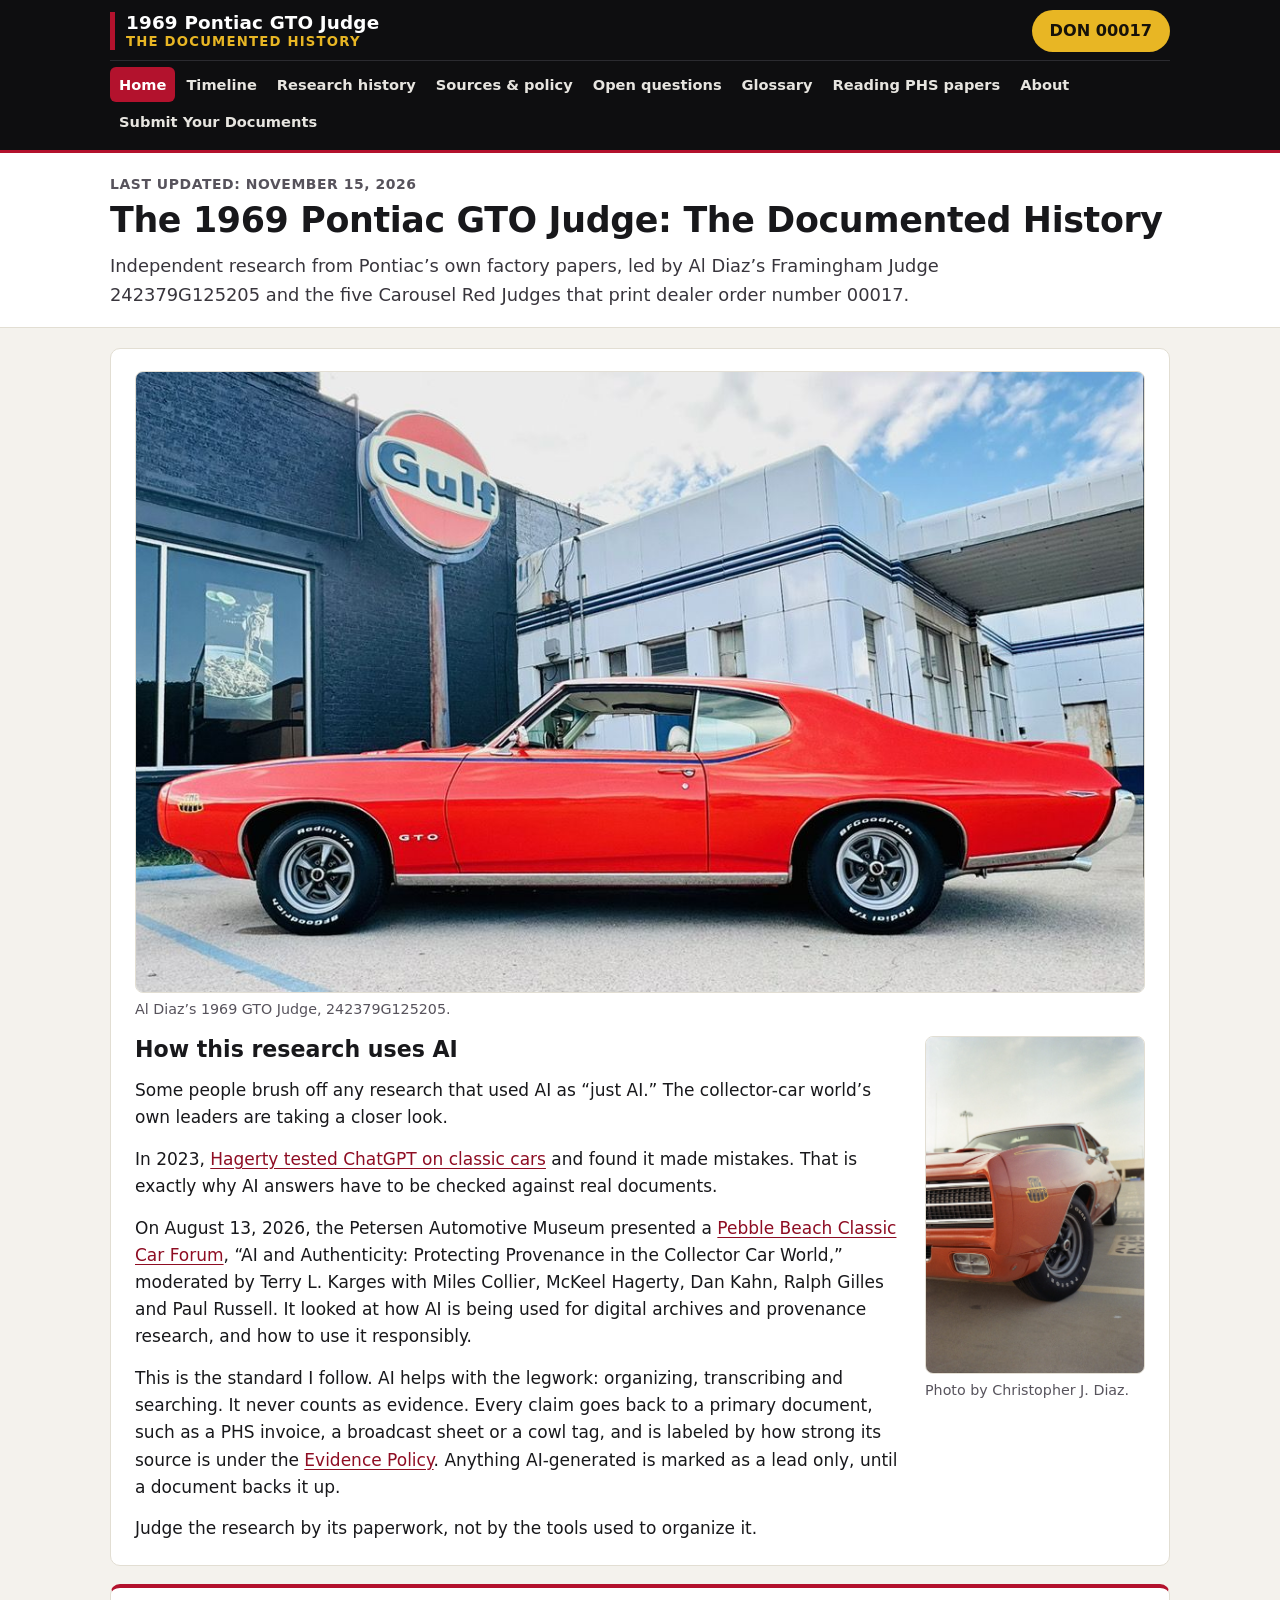
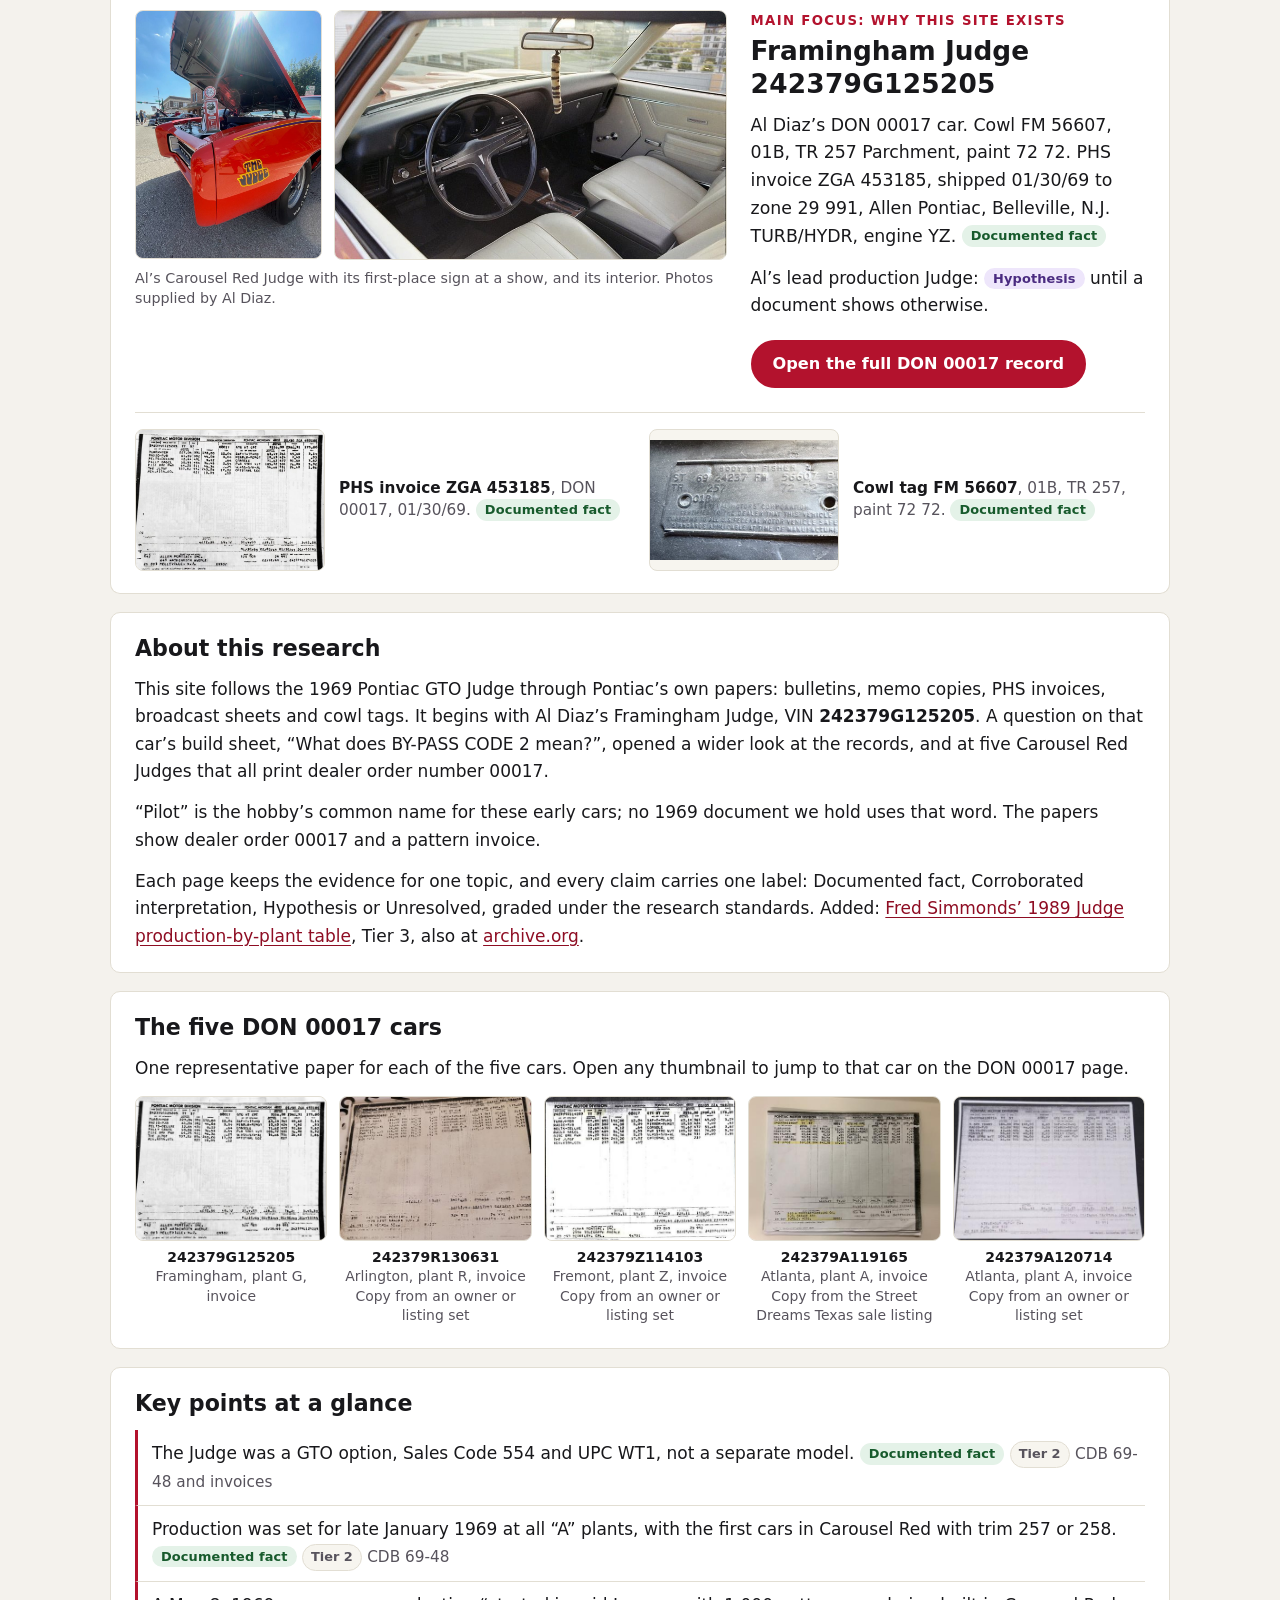
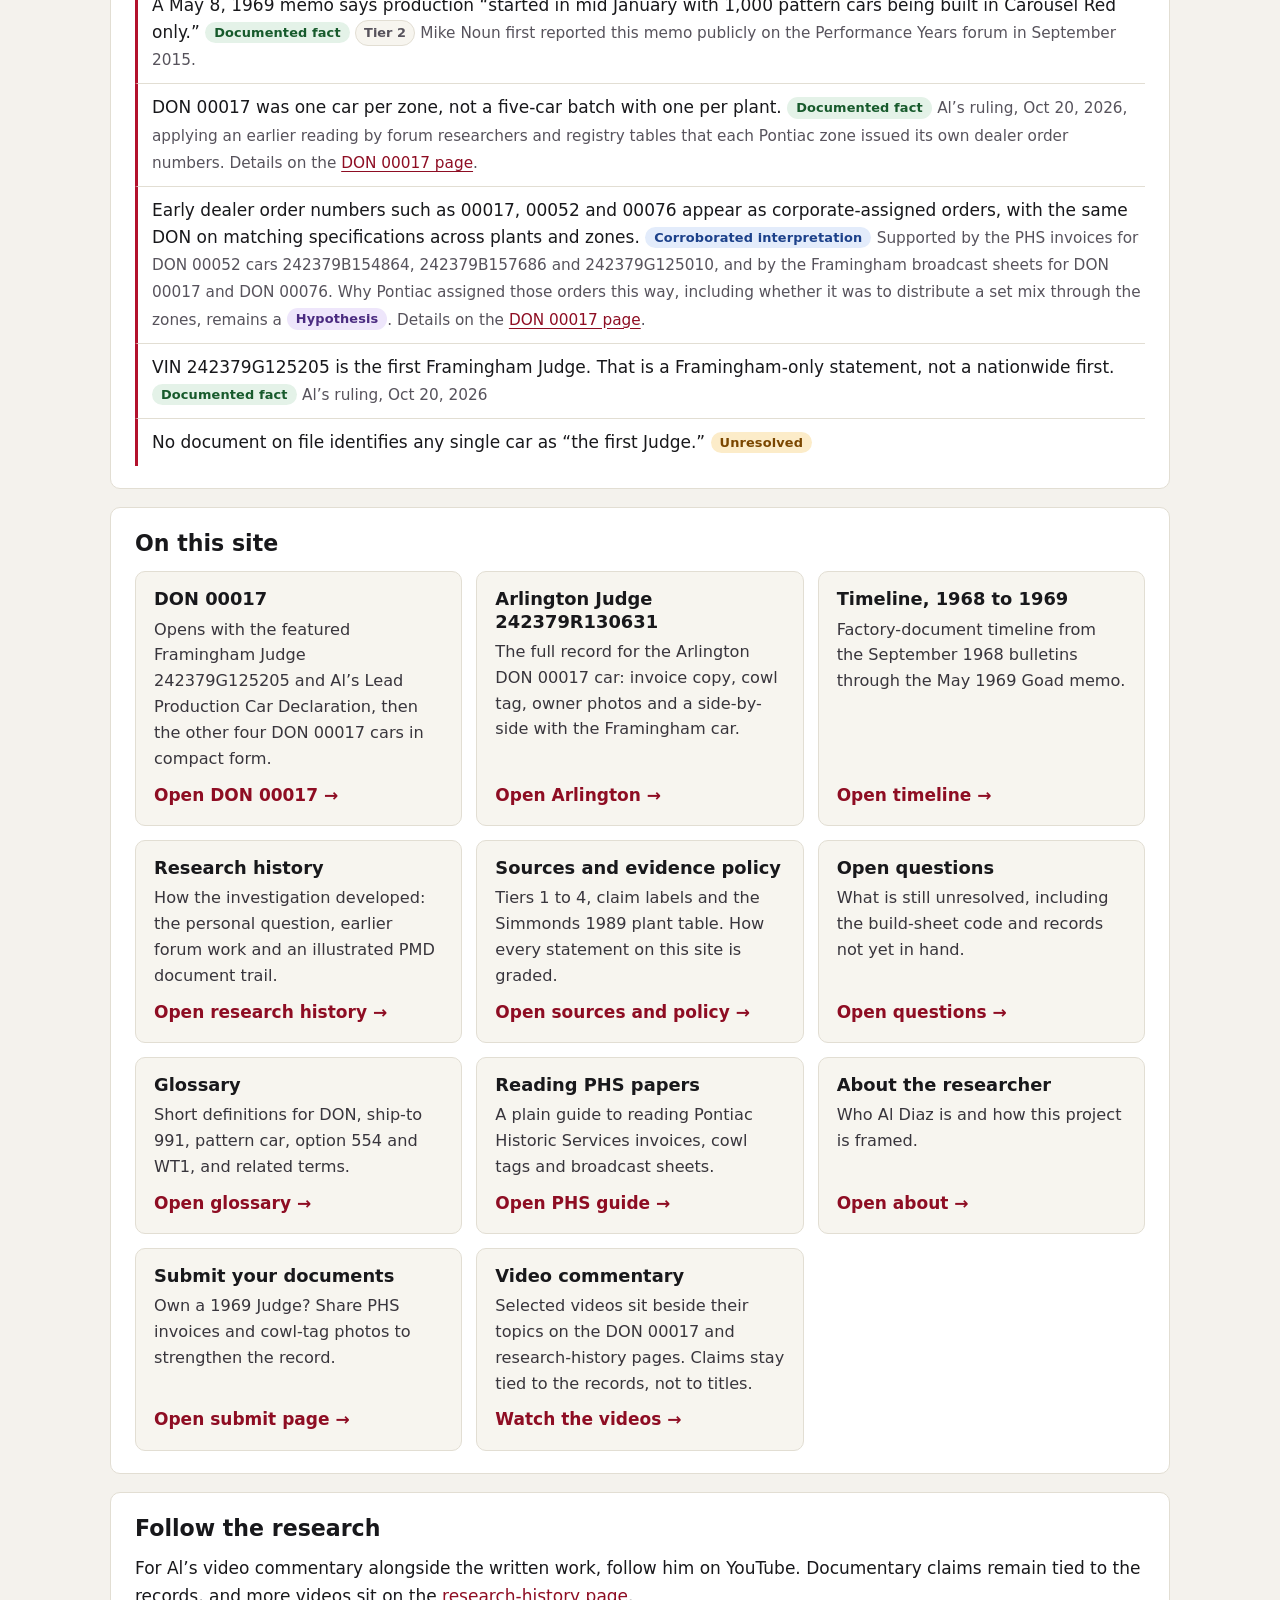
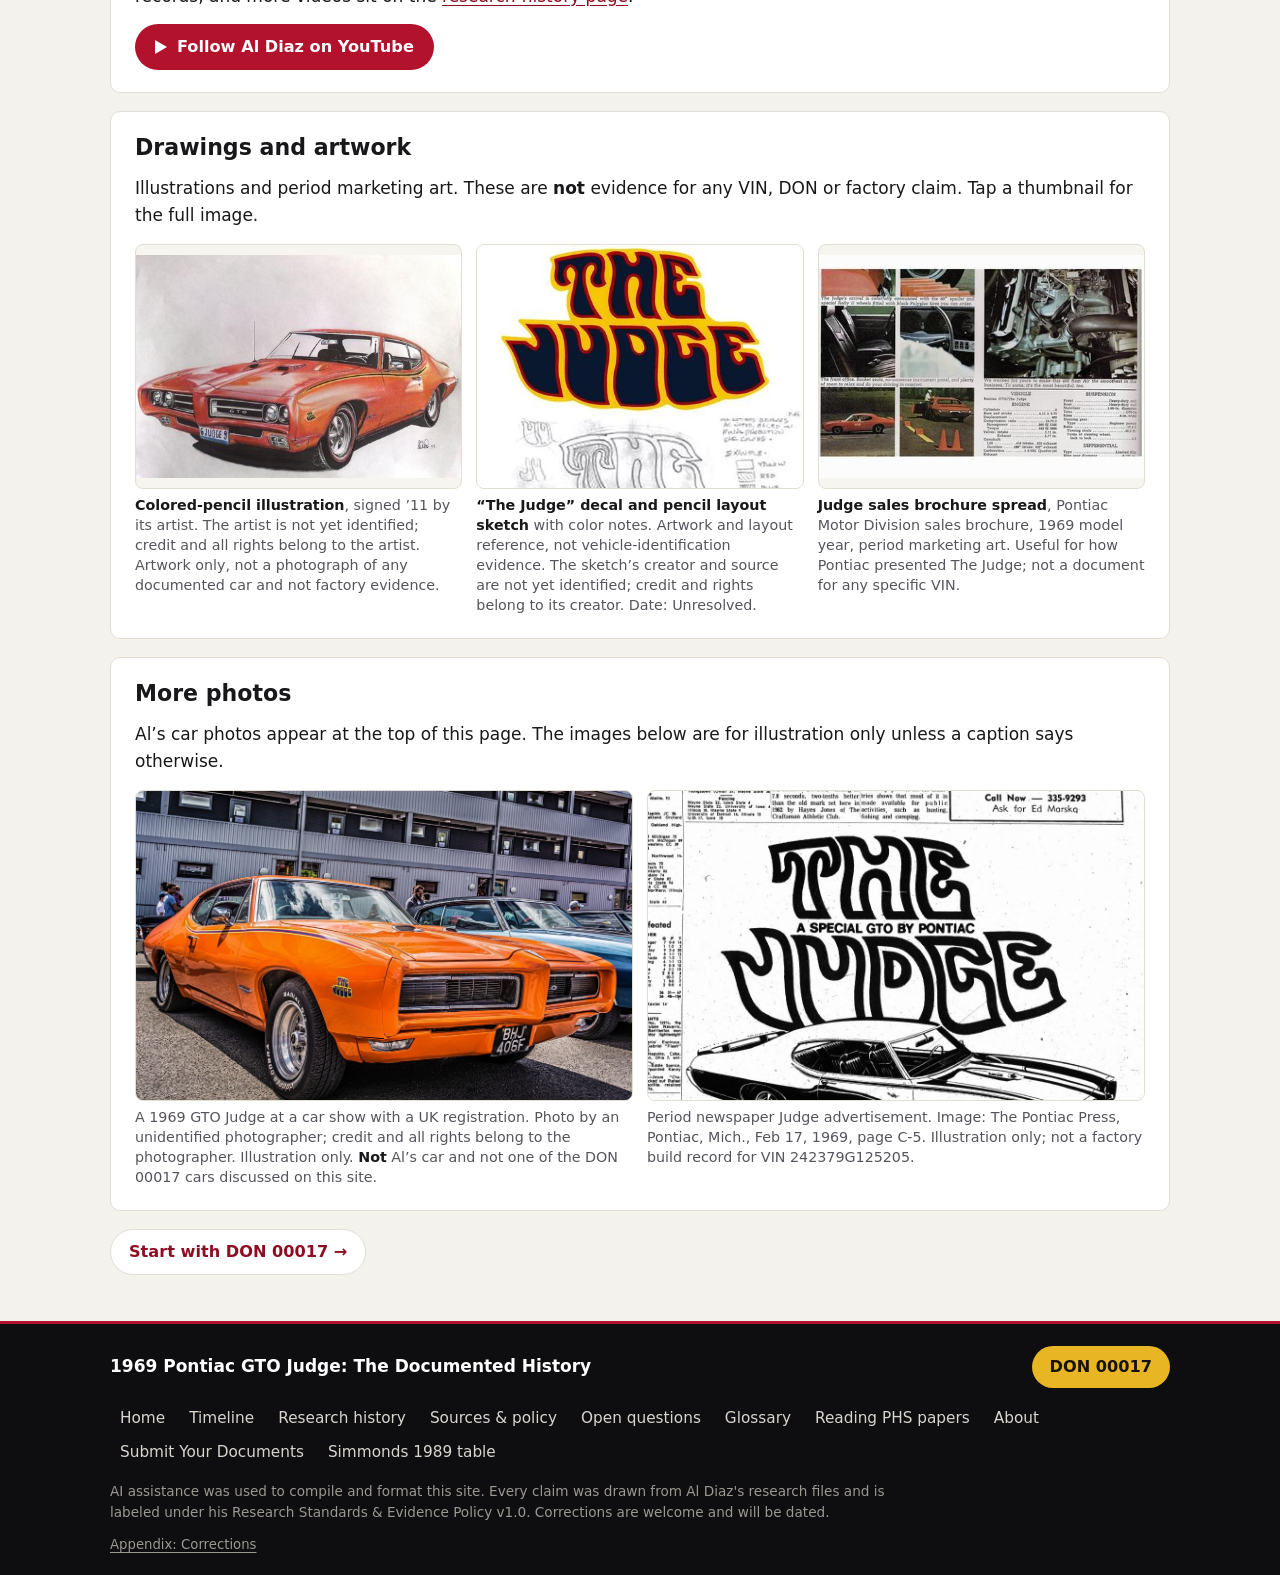
==== commit 081b84df: "Add terminology note" ====
--- a/index.html
+++ b/index.html
@@ -116,6 +116,7 @@
 <figure><a class="ph" href="images/don00017-g125205-cowl-fm56607.jpg" target="_blank" rel="noopener" aria-label="Open full-size image: Cowl tag FM 56607 for Al Diaz’s Framingham Judge"><img src="images/don00017-g125205-cowl-fm56607-hero.jpg" width="560" height="358" alt="Cowl tag FM 56607 for Al Diaz’s Framingham Judge" loading="eager" decoding="async" fetchpriority="high"></a><figcaption><b>Cowl tag FM 56607</b>, 01B, TR 257, paint 72 72. <span class="lab fact">Documented fact</span></figcaption></figure>
 </div></div></section><section class="sec" id="about-research"><h2>About this research</h2>
 <p>This site follows the 1969 Pontiac GTO Judge through Pontiac’s own papers: bulletins, memo copies, PHS invoices, broadcast sheets and cowl tags. It begins with Al Diaz’s Framingham Judge, VIN <b>242379G125205</b>. A question on that car’s build sheet, “What does BY-PASS CODE 2 mean?”, opened a wider look at the records, and at five Carousel Red Judges that all print dealer order number 00017.</p>
+<p>“Pilot” is the hobby’s common name for these early cars; no 1969 document we hold uses that word. The papers show dealer order 00017 and a pattern invoice.</p>
 <p>Each page keeps the evidence for one topic, and every claim carries one label: Documented fact, Corroborated interpretation, Hypothesis or Unresolved, graded under the research standards. Added: <a href="sources-evidence-policy.html#simmonds-1989-table">Fred Simmonds’ 1989 Judge production-by-plant table</a>, Tier 3, also at <a href="https://archive.org/details/1989-06-05-simmonds-1969-gto-judge-production-by-plant" rel="noopener" target="_blank">archive.org</a>.</p></section><section class="sec" id="don-documents"><h2>The five DON 00017 cars</h2>
 <p>One representative paper for each of the five cars. Open any thumbnail to jump to that car on the DON 00017 page.</p>
 <div class="strip"><figure><a href="pattern-cars-pilot-batch.html#g125205" aria-label="Open DON 00017 page: 242379G125205"><div class="ph"><img src="images/don00017-g125205-phs-invoice-thumb.jpg" width="420" height="337" alt="PHS invoice for 242379G125205" loading="lazy" decoding="async"></div><figcaption><b>242379G125205</b><br>Framingham, plant G, invoice</figcaption></a></figure><figure><a href="pattern-cars-pilot-batch.html#r130631" aria-label="Open DON 00017 page: 242379R130631"><div class="ph"><img src="images/don00017-r130631-phs-invoice-thumb.jpg" width="420" height="491" alt="PHS invoice for 242379R130631" loading="lazy" decoding="async"></div><figcaption><b>242379R130631</b><br>Arlington, plant R, invoice<br>Copy from an owner or listing set</figcaption></a></figure><figure><a href="pattern-cars-pilot-batch.html#z114103" aria-label="Open DON 00017 page: 242379Z114103"><div class="ph"><img src="images/don00017-z114103-phs-invoice-thumb.jpg" width="420" height="328" alt="PHS invoice for 242379Z114103" loading="lazy" decoding="async"></div><figcaption><b>242379Z114103</b><br>Fremont, plant Z, invoice<br>Copy from an owner or listing set</figcaption></a></figure><figure><a href="pattern-cars-pilot-batch.html#a119165" aria-label="Open DON 00017 page: 242379A119165"><div class="ph"><img src="images/don00017-a119165-phs-invoice-thumb.jpg" width="420" height="315" alt="PHS invoice for 242379A119165" loading="lazy" decoding="async"></div><figcaption><b>242379A119165</b><br>Atlanta, plant A, invoice<br>Copy from the Street Dreams Texas sale listing</figcaption></a></figure><figure><a href="pattern-cars-pilot-batch.html#a120714" aria-label="Open DON 00017 page: 242379A120714"><div class="ph"><img src="images/don00017-a120714-phs-invoice-thumb.jpg" width="420" height="321" alt="PHS invoice for 242379A120714" loading="lazy" decoding="async"></div><figcaption><b>242379A120714</b><br>Atlanta, plant A, invoice<br>Copy from an owner or listing set</figcaption></a></figure></div></section><section class="sec" id="key-points"><h2>Key points at a glance</h2>
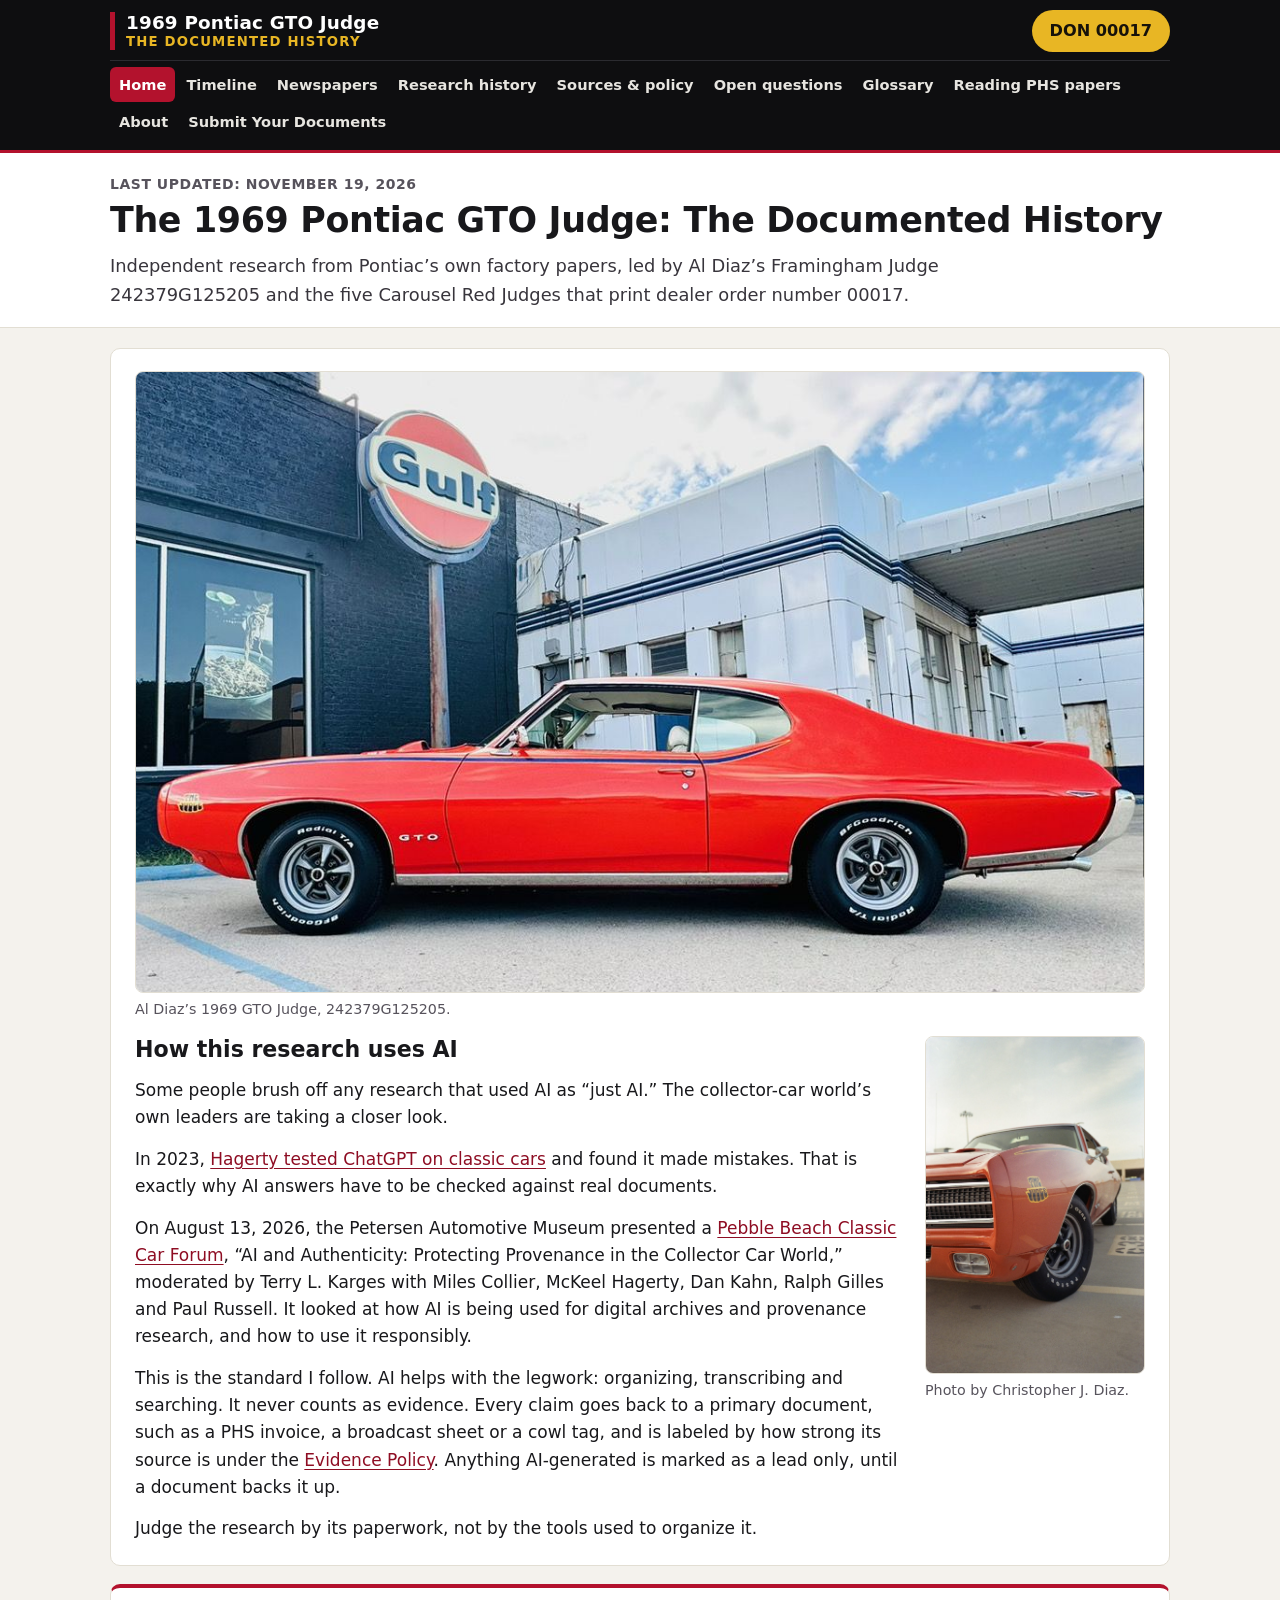
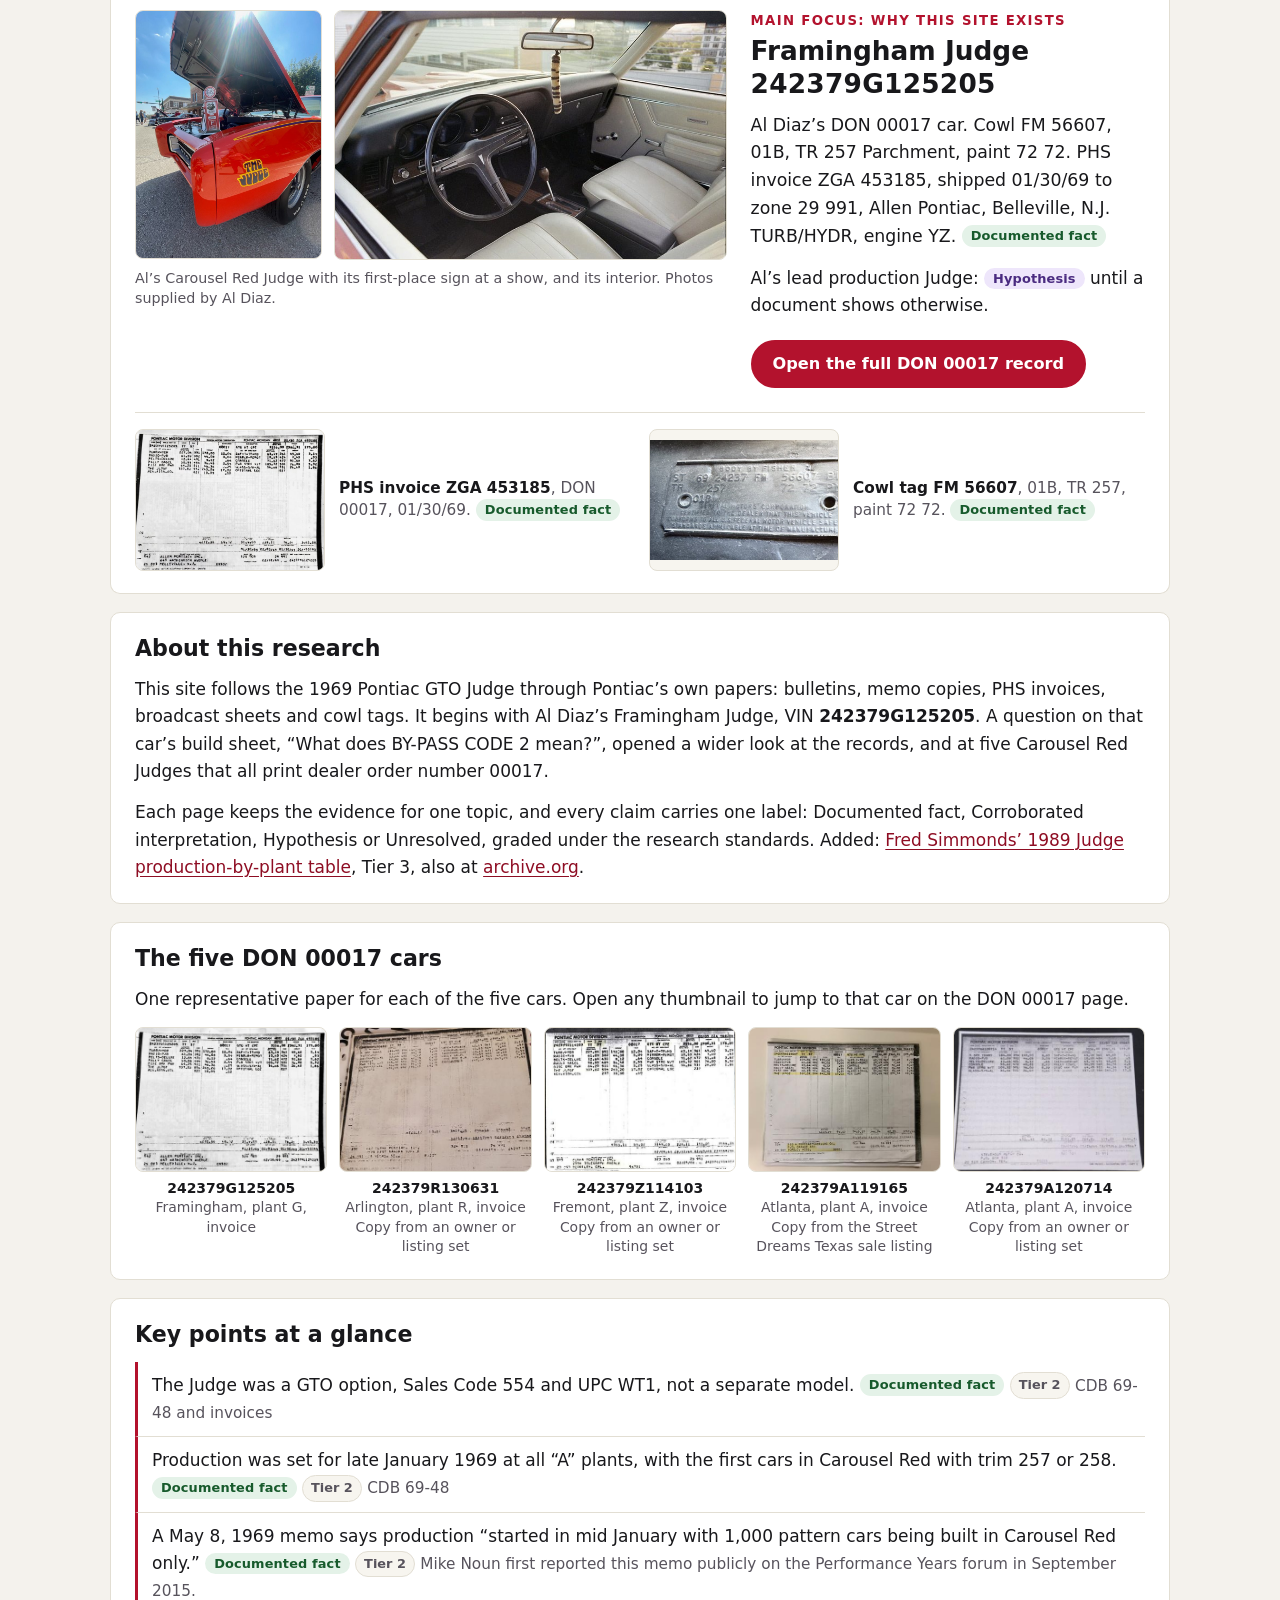
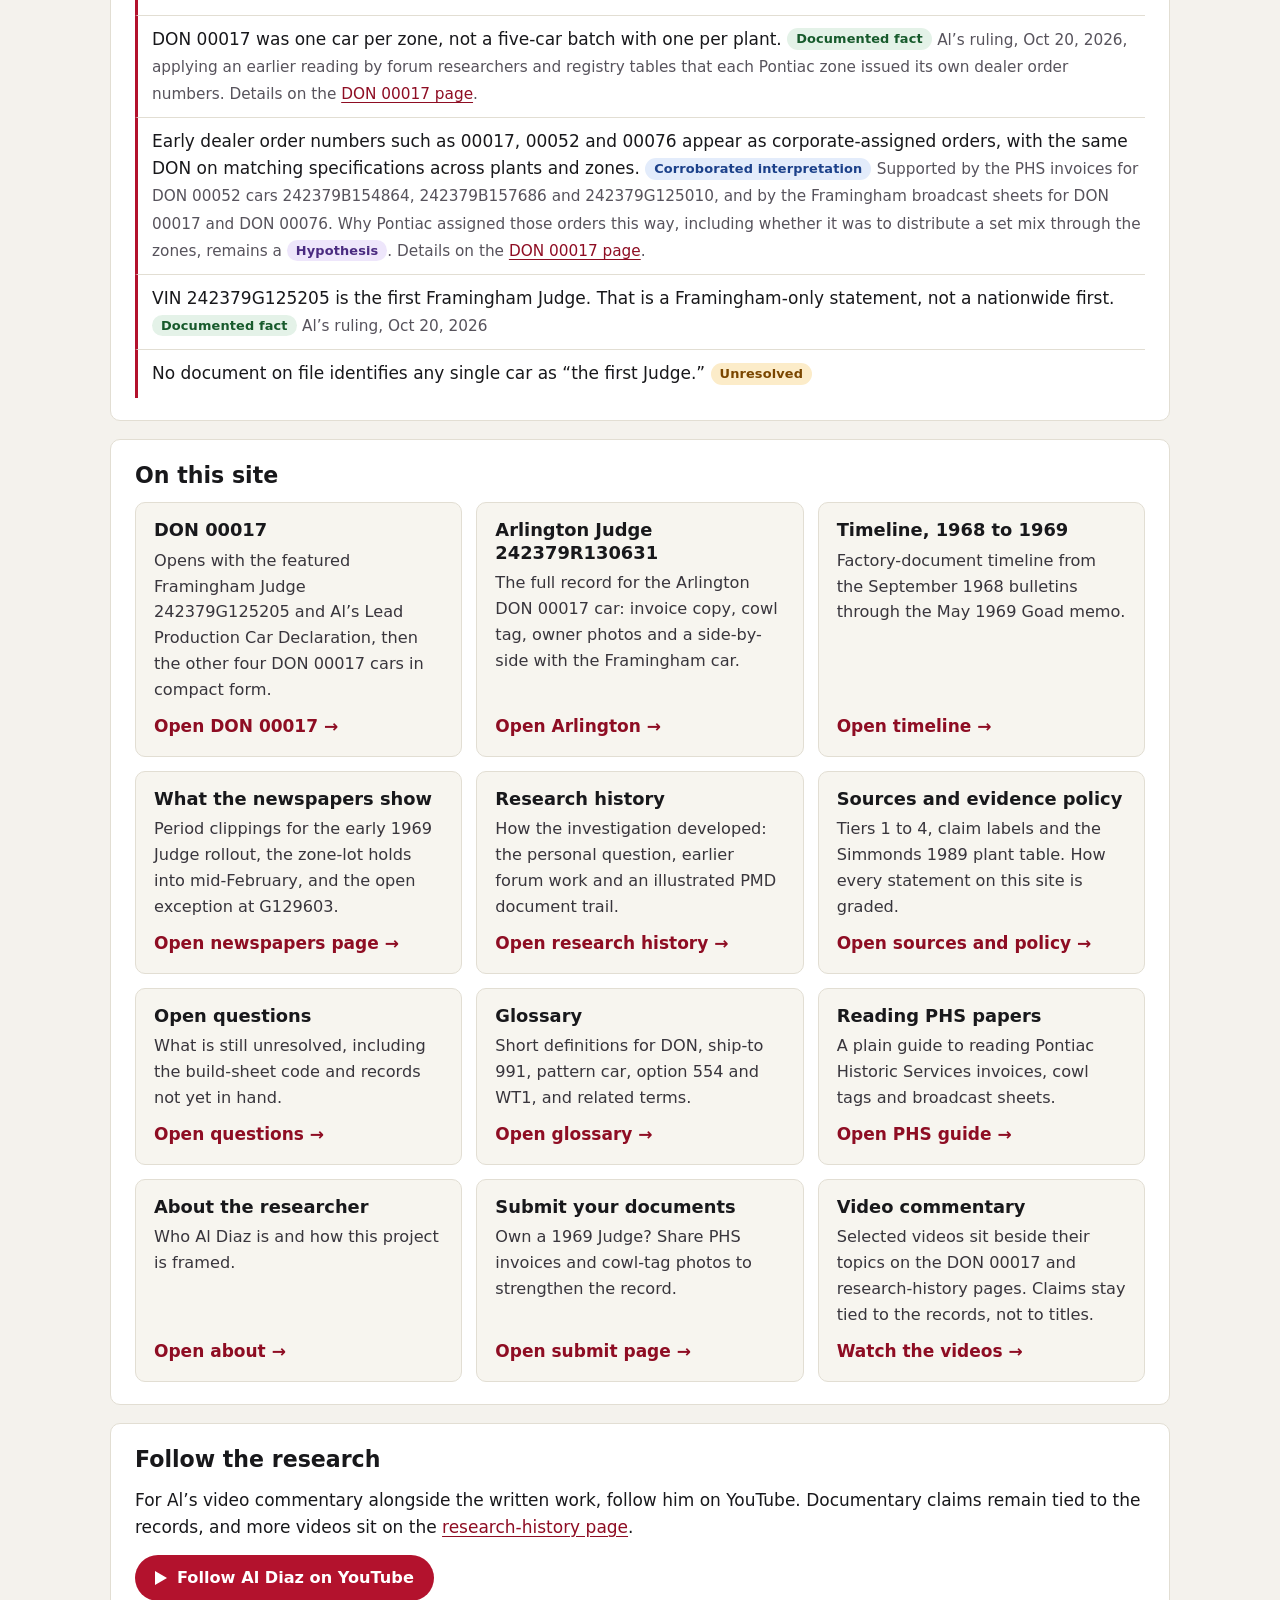
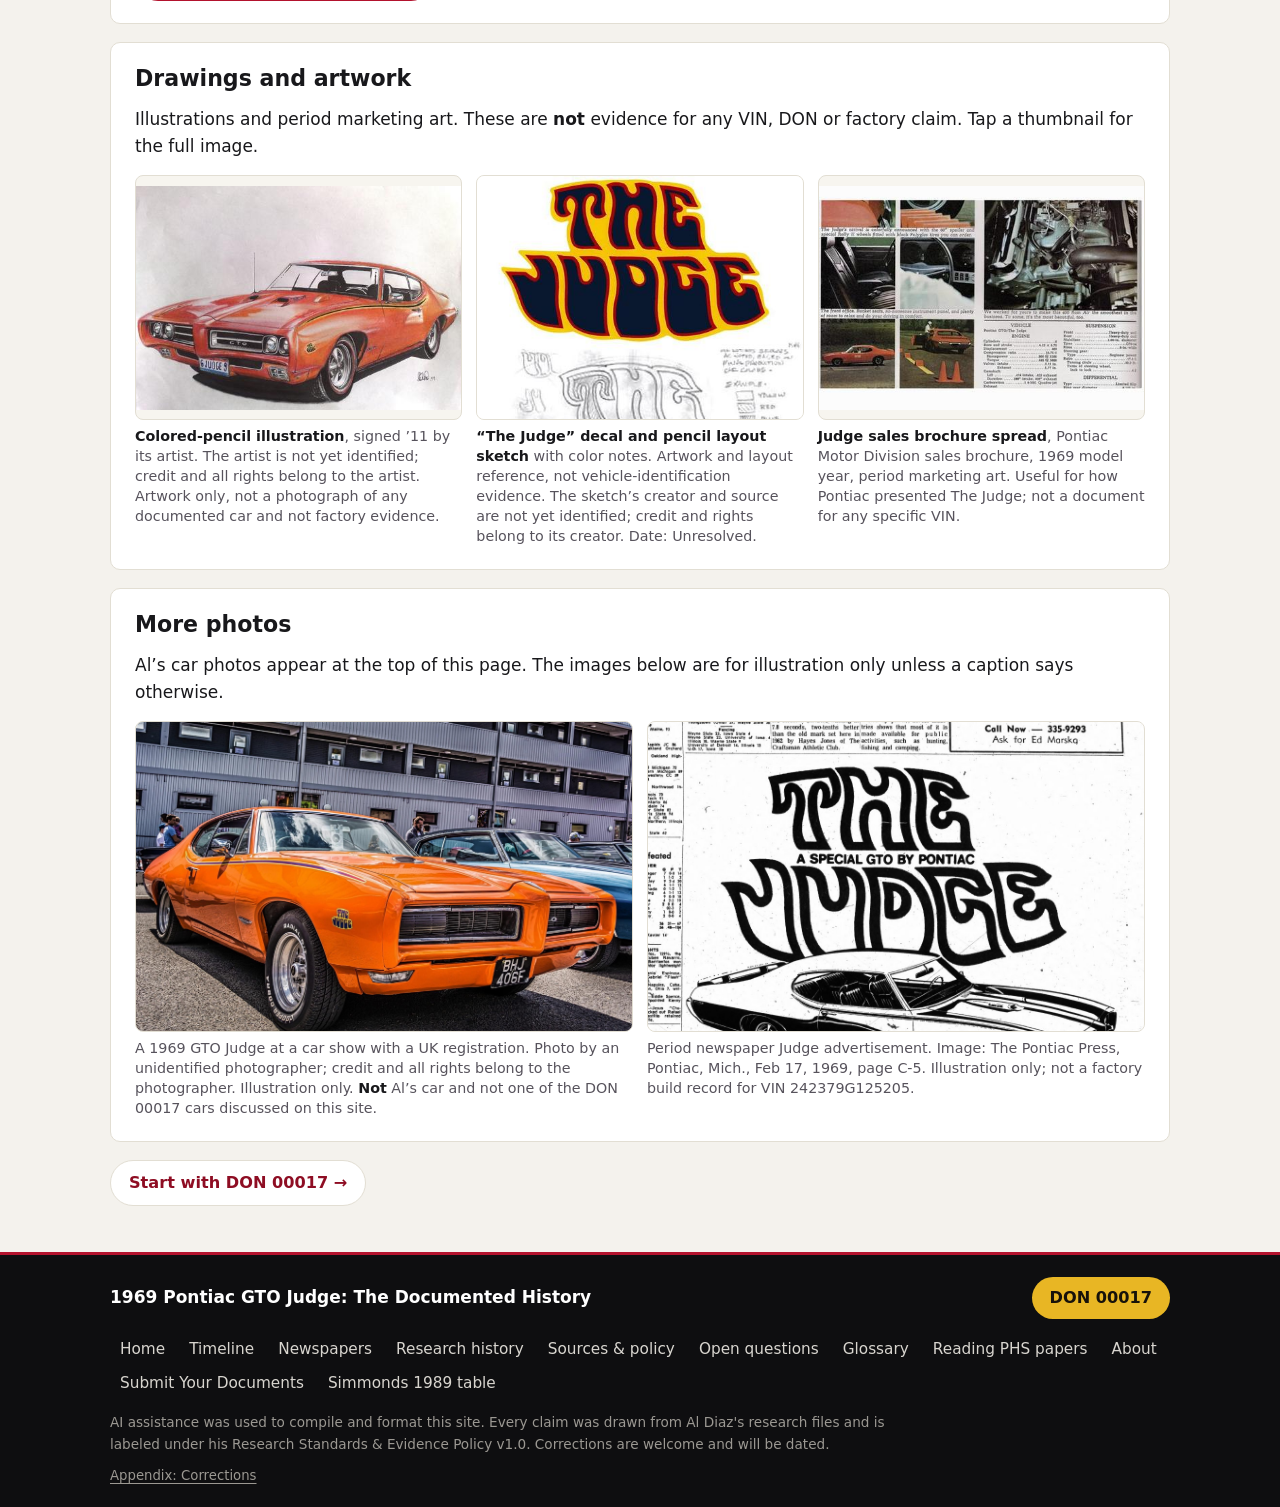
==== commit 40c0f556: "Add newspapers page" ====
--- a/index.html
+++ b/index.html
@@ -76,9 +76,9 @@
 <a class="brand" href="index.html"><span class="b1">1969 Pontiac GTO Judge</span><span class="b2">The Documented History</span></a>
 <a class="don-cta" href="pattern-cars-pilot-batch.html">DON 00017</a>
 <label class="menu-btn" for="menu-check">Menu</label>
-<nav class="site-nav" aria-label="Main"><a href="index.html" aria-current="page">Home</a><a href="judge-timeline-1968-1969.html">Timeline</a><a href="research-history.html">Research history</a><a href="sources-evidence-policy.html">Sources &amp; policy</a><a href="open-questions.html">Open questions</a><a href="glossary.html">Glossary</a><a href="how-to-read-phs-papers.html">Reading PHS papers</a><a href="about-the-researcher.html">About</a><a href="submit-your-documents.html">Submit Your Documents</a></nav>
+<nav class="site-nav" aria-label="Main"><a href="index.html" aria-current="page">Home</a><a href="judge-timeline-1968-1969.html">Timeline</a><a href="newspapers-rollout.html">Newspapers</a><a href="research-history.html">Research history</a><a href="sources-evidence-policy.html">Sources &amp; policy</a><a href="open-questions.html">Open questions</a><a href="glossary.html">Glossary</a><a href="how-to-read-phs-papers.html">Reading PHS papers</a><a href="about-the-researcher.html">About</a><a href="submit-your-documents.html">Submit Your Documents</a></nav>
 </div></header>
-<div class="page-title"><div class="in"><p class="upd">Last updated: November 15, 2026</p><h1>The 1969 Pontiac GTO Judge: The Documented History</h1><p class="lead">Independent research from Pontiac’s own factory papers, led by Al Diaz’s Framingham Judge 242379G125205 and the five Carousel Red Judges that print dealer order number 00017.</p></div></div>
+<div class="page-title"><div class="in"><p class="upd">Last updated: November 19, 2026</p><h1>The 1969 Pontiac GTO Judge: The Documented History</h1><p class="lead">Independent research from Pontiac’s own factory papers, led by Al Diaz’s Framingham Judge 242379G125205 and the five Carousel Red Judges that print dealer order number 00017.</p></div></div>
 <main class="wrap">
 <section class="sec ai-use" id="how-ai-is-used">
 <figure class="lead">
@@ -116,7 +116,6 @@
 <figure><a class="ph" href="images/don00017-g125205-cowl-fm56607.jpg" target="_blank" rel="noopener" aria-label="Open full-size image: Cowl tag FM 56607 for Al Diaz’s Framingham Judge"><img src="images/don00017-g125205-cowl-fm56607-hero.jpg" width="560" height="358" alt="Cowl tag FM 56607 for Al Diaz’s Framingham Judge" loading="eager" decoding="async" fetchpriority="high"></a><figcaption><b>Cowl tag FM 56607</b>, 01B, TR 257, paint 72 72. <span class="lab fact">Documented fact</span></figcaption></figure>
 </div></div></section><section class="sec" id="about-research"><h2>About this research</h2>
 <p>This site follows the 1969 Pontiac GTO Judge through Pontiac’s own papers: bulletins, memo copies, PHS invoices, broadcast sheets and cowl tags. It begins with Al Diaz’s Framingham Judge, VIN <b>242379G125205</b>. A question on that car’s build sheet, “What does BY-PASS CODE 2 mean?”, opened a wider look at the records, and at five Carousel Red Judges that all print dealer order number 00017.</p>
-<p>“Pilot” is the hobby’s common name for these early cars; no 1969 document we hold uses that word. The papers show dealer order 00017 and a pattern invoice.</p>
 <p>Each page keeps the evidence for one topic, and every claim carries one label: Documented fact, Corroborated interpretation, Hypothesis or Unresolved, graded under the research standards. Added: <a href="sources-evidence-policy.html#simmonds-1989-table">Fred Simmonds’ 1989 Judge production-by-plant table</a>, Tier 3, also at <a href="https://archive.org/details/1989-06-05-simmonds-1969-gto-judge-production-by-plant" rel="noopener" target="_blank">archive.org</a>.</p></section><section class="sec" id="don-documents"><h2>The five DON 00017 cars</h2>
 <p>One representative paper for each of the five cars. Open any thumbnail to jump to that car on the DON 00017 page.</p>
 <div class="strip"><figure><a href="pattern-cars-pilot-batch.html#g125205" aria-label="Open DON 00017 page: 242379G125205"><div class="ph"><img src="images/don00017-g125205-phs-invoice-thumb.jpg" width="420" height="337" alt="PHS invoice for 242379G125205" loading="lazy" decoding="async"></div><figcaption><b>242379G125205</b><br>Framingham, plant G, invoice</figcaption></a></figure><figure><a href="pattern-cars-pilot-batch.html#r130631" aria-label="Open DON 00017 page: 242379R130631"><div class="ph"><img src="images/don00017-r130631-phs-invoice-thumb.jpg" width="420" height="491" alt="PHS invoice for 242379R130631" loading="lazy" decoding="async"></div><figcaption><b>242379R130631</b><br>Arlington, plant R, invoice<br>Copy from an owner or listing set</figcaption></a></figure><figure><a href="pattern-cars-pilot-batch.html#z114103" aria-label="Open DON 00017 page: 242379Z114103"><div class="ph"><img src="images/don00017-z114103-phs-invoice-thumb.jpg" width="420" height="328" alt="PHS invoice for 242379Z114103" loading="lazy" decoding="async"></div><figcaption><b>242379Z114103</b><br>Fremont, plant Z, invoice<br>Copy from an owner or listing set</figcaption></a></figure><figure><a href="pattern-cars-pilot-batch.html#a119165" aria-label="Open DON 00017 page: 242379A119165"><div class="ph"><img src="images/don00017-a119165-phs-invoice-thumb.jpg" width="420" height="315" alt="PHS invoice for 242379A119165" loading="lazy" decoding="async"></div><figcaption><b>242379A119165</b><br>Atlanta, plant A, invoice<br>Copy from the Street Dreams Texas sale listing</figcaption></a></figure><figure><a href="pattern-cars-pilot-batch.html#a120714" aria-label="Open DON 00017 page: 242379A120714"><div class="ph"><img src="images/don00017-a120714-phs-invoice-thumb.jpg" width="420" height="321" alt="PHS invoice for 242379A120714" loading="lazy" decoding="async"></div><figcaption><b>242379A120714</b><br>Atlanta, plant A, invoice<br>Copy from an owner or listing set</figcaption></a></figure></div></section><section class="sec" id="key-points"><h2>Key points at a glance</h2>
@@ -128,7 +127,7 @@
 <li>Early dealer order numbers such as 00017, 00052 and 00076 appear as corporate-assigned orders, with the same DON on matching specifications across plants and zones. <span class="lab interp">Corroborated interpretation</span> <span class="muted small">Supported by the PHS invoices for DON 00052 cars 242379B154864, 242379B157686 and 242379G125010, and by the Framingham broadcast sheets for DON 00017 and DON 00076. Why Pontiac assigned those orders this way, including whether it was to distribute a set mix through the zones, remains a <span class="lab hyp">Hypothesis</span>. Details on the <a href="pattern-cars-pilot-batch.html">DON 00017 page</a>.</span></li>
 <li>VIN 242379G125205 is the first Framingham Judge. That is a Framingham-only statement, not a nationwide first. <span class="lab fact">Documented fact</span> <span class="muted small">Al’s ruling, Oct 20, 2026</span></li>
 <li>No document on file identifies any single car as “the first Judge.” <span class="lab unres">Unresolved</span></li>
-</ul></section><section class="sec" id="explore"><h2>On this site</h2><div class="tiles"><article class="tile"><h3>DON 00017</h3><p>Opens with the featured Framingham Judge 242379G125205 and Al’s Lead Production Car Declaration, then the other four DON 00017 cars in compact form.</p><a class="more" href="pattern-cars-pilot-batch.html">Open DON 00017 &rarr;</a></article><article class="tile"><h3>Arlington Judge 242379R130631</h3><p>The full record for the Arlington DON 00017 car: invoice copy, cowl tag, owner photos and a side-by-side with the Framingham car.</p><a class="more" href="arlington-judge-r130631.html">Open Arlington &rarr;</a></article><article class="tile"><h3>Timeline, 1968 to 1969</h3><p>Factory-document timeline from the September 1968 bulletins through the May 1969 Goad memo.</p><a class="more" href="judge-timeline-1968-1969.html">Open timeline &rarr;</a></article><article class="tile"><h3>Research history</h3><p>How the investigation developed: the personal question, earlier forum work and an illustrated PMD document trail.</p><a class="more" href="research-history.html">Open research history &rarr;</a></article><article class="tile"><h3>Sources and evidence policy</h3><p>Tiers 1 to 4, claim labels and the Simmonds 1989 plant table. How every statement on this site is graded.</p><a class="more" href="sources-evidence-policy.html">Open sources and policy &rarr;</a></article><article class="tile"><h3>Open questions</h3><p>What is still unresolved, including the build-sheet code and records not yet in hand.</p><a class="more" href="open-questions.html">Open questions &rarr;</a></article><article class="tile"><h3>Glossary</h3><p>Short definitions for DON, ship-to 991, pattern car, option 554 and WT1, and related terms.</p><a class="more" href="glossary.html">Open glossary &rarr;</a></article><article class="tile"><h3>Reading PHS papers</h3><p>A plain guide to reading Pontiac Historic Services invoices, cowl tags and broadcast sheets.</p><a class="more" href="how-to-read-phs-papers.html">Open PHS guide &rarr;</a></article><article class="tile"><h3>About the researcher</h3><p>Who Al Diaz is and how this project is framed.</p><a class="more" href="about-the-researcher.html">Open about &rarr;</a></article><article class="tile"><h3>Submit your documents</h3><p>Own a 1969 Judge? Share PHS invoices and cowl-tag photos to strengthen the record.</p><a class="more" href="submit-your-documents.html">Open submit page &rarr;</a></article><article class="tile"><h3>Video commentary</h3><p>Selected videos sit beside their topics on the DON 00017 and research-history pages. Claims stay tied to the records, not to titles.</p><a class="more" href="pattern-cars-pilot-batch.html#video-commentary">Watch the videos &rarr;</a></article></div></section><section class="sec" id="follow"><h2>Follow the research</h2>
+</ul></section><section class="sec" id="explore"><h2>On this site</h2><div class="tiles"><article class="tile"><h3>DON 00017</h3><p>Opens with the featured Framingham Judge 242379G125205 and Al’s Lead Production Car Declaration, then the other four DON 00017 cars in compact form.</p><a class="more" href="pattern-cars-pilot-batch.html">Open DON 00017 &rarr;</a></article><article class="tile"><h3>Arlington Judge 242379R130631</h3><p>The full record for the Arlington DON 00017 car: invoice copy, cowl tag, owner photos and a side-by-side with the Framingham car.</p><a class="more" href="arlington-judge-r130631.html">Open Arlington &rarr;</a></article><article class="tile"><h3>Timeline, 1968 to 1969</h3><p>Factory-document timeline from the September 1968 bulletins through the May 1969 Goad memo.</p><a class="more" href="judge-timeline-1968-1969.html">Open timeline &rarr;</a></article><article class="tile"><h3>What the newspapers show</h3><p>Period clippings for the early 1969 Judge rollout, the zone-lot holds into mid-February, and the open exception at G129603.</p><a class="more" href="newspapers-rollout.html">Open newspapers page &rarr;</a></article><article class="tile"><h3>Research history</h3><p>How the investigation developed: the personal question, earlier forum work and an illustrated PMD document trail.</p><a class="more" href="research-history.html">Open research history &rarr;</a></article><article class="tile"><h3>Sources and evidence policy</h3><p>Tiers 1 to 4, claim labels and the Simmonds 1989 plant table. How every statement on this site is graded.</p><a class="more" href="sources-evidence-policy.html">Open sources and policy &rarr;</a></article><article class="tile"><h3>Open questions</h3><p>What is still unresolved, including the build-sheet code and records not yet in hand.</p><a class="more" href="open-questions.html">Open questions &rarr;</a></article><article class="tile"><h3>Glossary</h3><p>Short definitions for DON, ship-to 991, pattern car, option 554 and WT1, and related terms.</p><a class="more" href="glossary.html">Open glossary &rarr;</a></article><article class="tile"><h3>Reading PHS papers</h3><p>A plain guide to reading Pontiac Historic Services invoices, cowl tags and broadcast sheets.</p><a class="more" href="how-to-read-phs-papers.html">Open PHS guide &rarr;</a></article><article class="tile"><h3>About the researcher</h3><p>Who Al Diaz is and how this project is framed.</p><a class="more" href="about-the-researcher.html">Open about &rarr;</a></article><article class="tile"><h3>Submit your documents</h3><p>Own a 1969 Judge? Share PHS invoices and cowl-tag photos to strengthen the record.</p><a class="more" href="submit-your-documents.html">Open submit page &rarr;</a></article><article class="tile"><h3>Video commentary</h3><p>Selected videos sit beside their topics on the DON 00017 and research-history pages. Claims stay tied to the records, not to titles.</p><a class="more" href="pattern-cars-pilot-batch.html#video-commentary">Watch the videos &rarr;</a></article></div></section><section class="sec" id="follow"><h2>Follow the research</h2>
 <p>For Al’s video commentary alongside the written work, follow him on YouTube. Documentary claims remain tied to the records, and more videos sit on the <a href="research-history.html#video-commentary">research-history page</a>.</p>
 <p><a class="ytbtn" href="https://www.youtube.com/@UFester" rel="noopener" target="_blank">Follow Al Diaz on YouTube</a></p></section><section class="sec" id="drawings-artwork"><h2>Drawings and artwork</h2>
 <p>Illustrations and period marketing art. These are <b>not</b> evidence for any VIN, DON or factory claim. Tap a thumbnail for the full image.</p>
@@ -142,7 +141,7 @@
 </main>
 <footer class="site-foot"><div class="foot-in">
 <div class="foot-top"><strong>1969 Pontiac GTO Judge: The Documented History</strong><a class="don-cta" href="pattern-cars-pilot-batch.html">DON 00017</a></div>
-<nav class="foot-nav" aria-label="Footer"><a href="index.html">Home</a><a href="judge-timeline-1968-1969.html">Timeline</a><a href="research-history.html">Research history</a><a href="sources-evidence-policy.html">Sources &amp; policy</a><a href="open-questions.html">Open questions</a><a href="glossary.html">Glossary</a><a href="how-to-read-phs-papers.html">Reading PHS papers</a><a href="about-the-researcher.html">About</a><a href="submit-your-documents.html">Submit Your Documents</a><a href="sources-evidence-policy.html#simmonds-1989-table">Simmonds 1989 table</a></nav>
+<nav class="foot-nav" aria-label="Footer"><a href="index.html">Home</a><a href="judge-timeline-1968-1969.html">Timeline</a><a href="newspapers-rollout.html">Newspapers</a><a href="research-history.html">Research history</a><a href="sources-evidence-policy.html">Sources &amp; policy</a><a href="open-questions.html">Open questions</a><a href="glossary.html">Glossary</a><a href="how-to-read-phs-papers.html">Reading PHS papers</a><a href="about-the-researcher.html">About</a><a href="submit-your-documents.html">Submit Your Documents</a><a href="sources-evidence-policy.html#simmonds-1989-table">Simmonds 1989 table</a></nav>
 <p class="foot-note">AI assistance was used to compile and format this site. Every claim was drawn from Al Diaz's research files and is labeled under his Research Standards &amp; Evidence Policy v1.0. Corrections are welcome and will be dated.</p>
 <p class="foot-appx"><a href="corrections-log.html">Appendix: Corrections</a></p>
 <p class="foot-visits" id="visit-count" hidden>Visitors: <span></span></p>
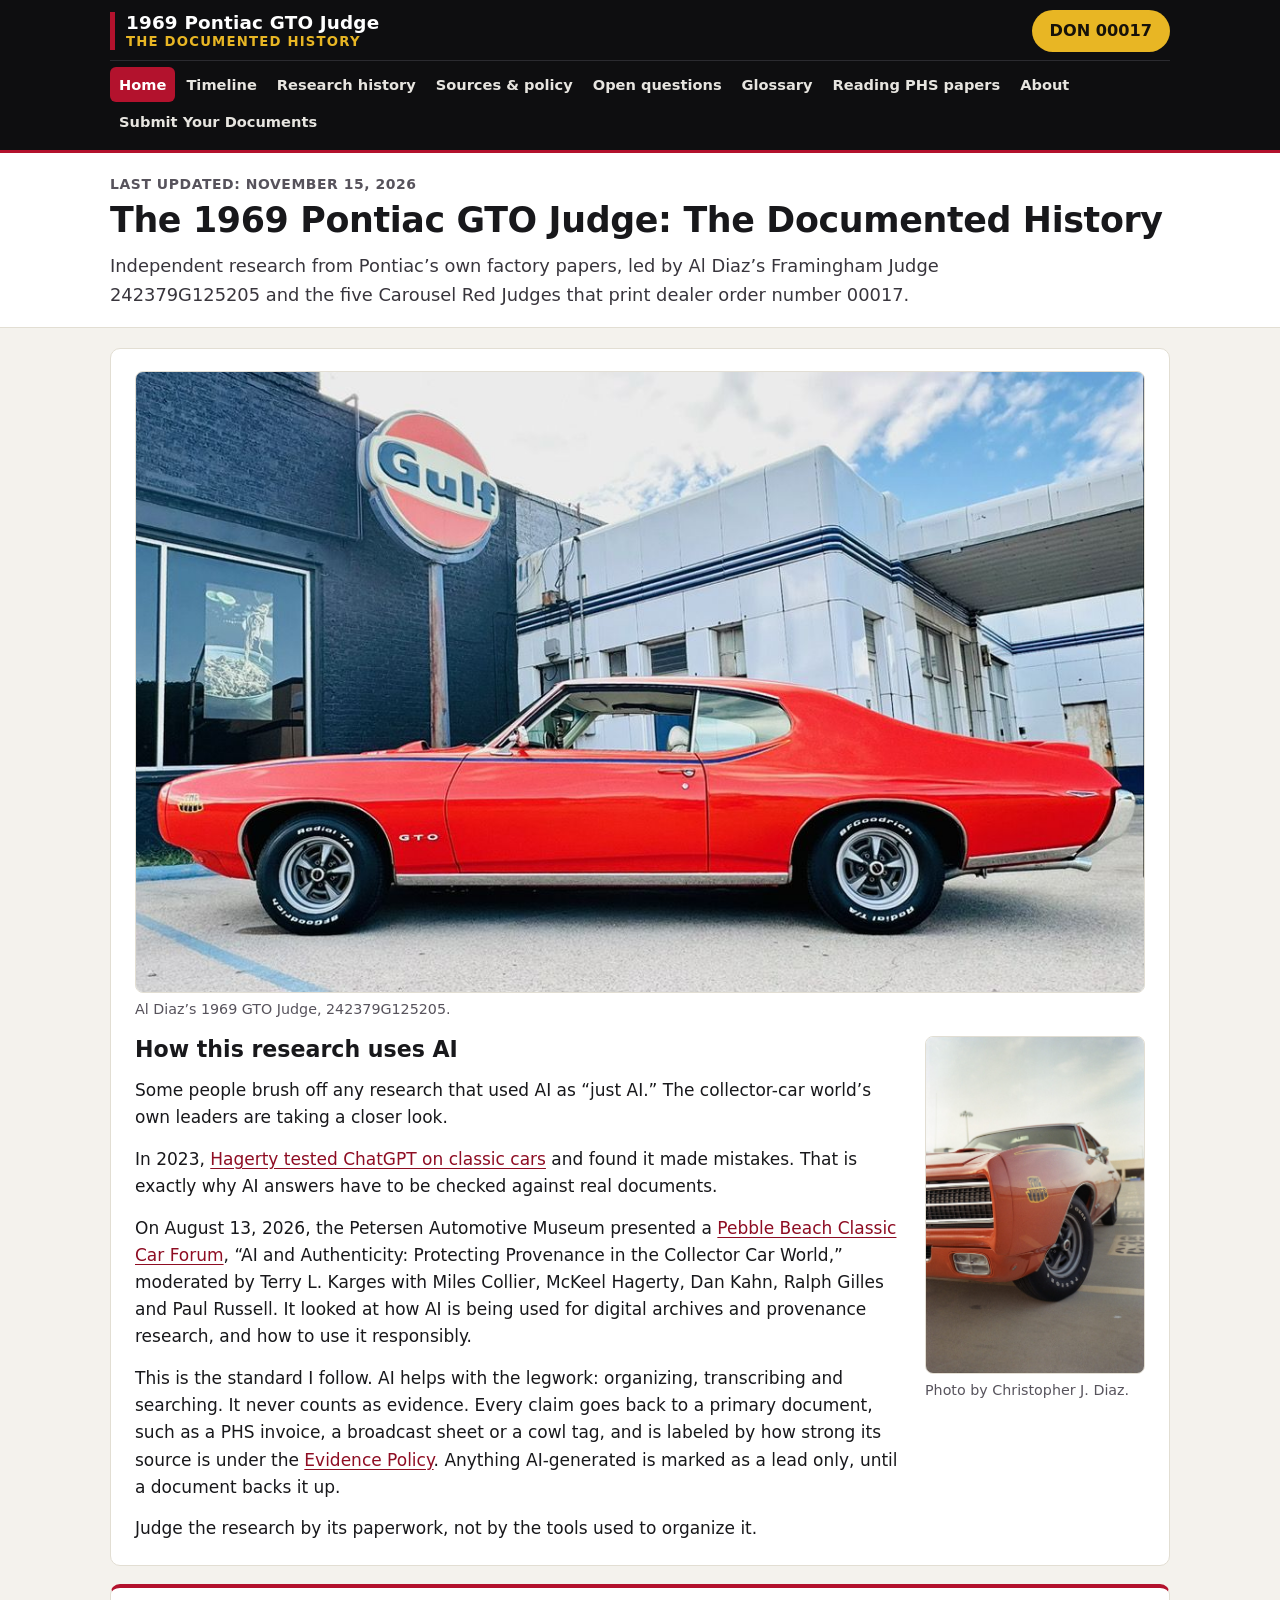
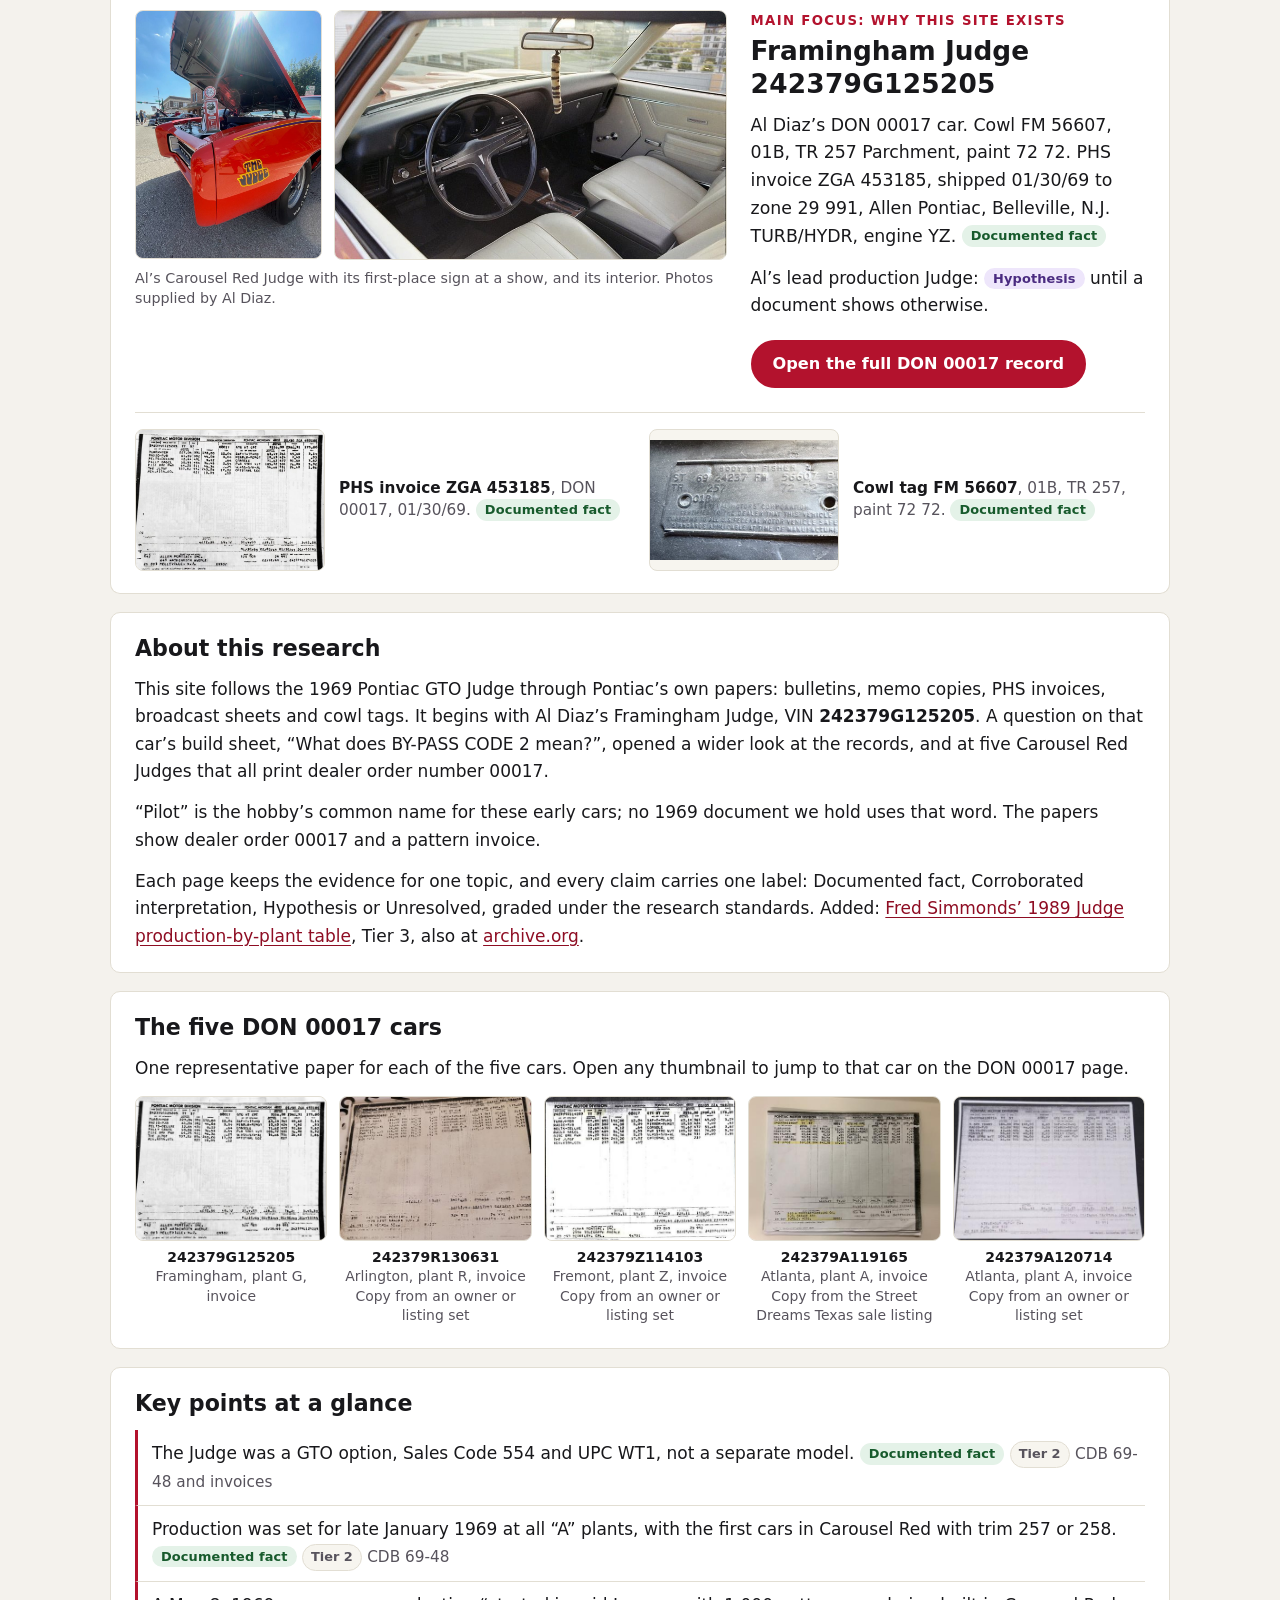
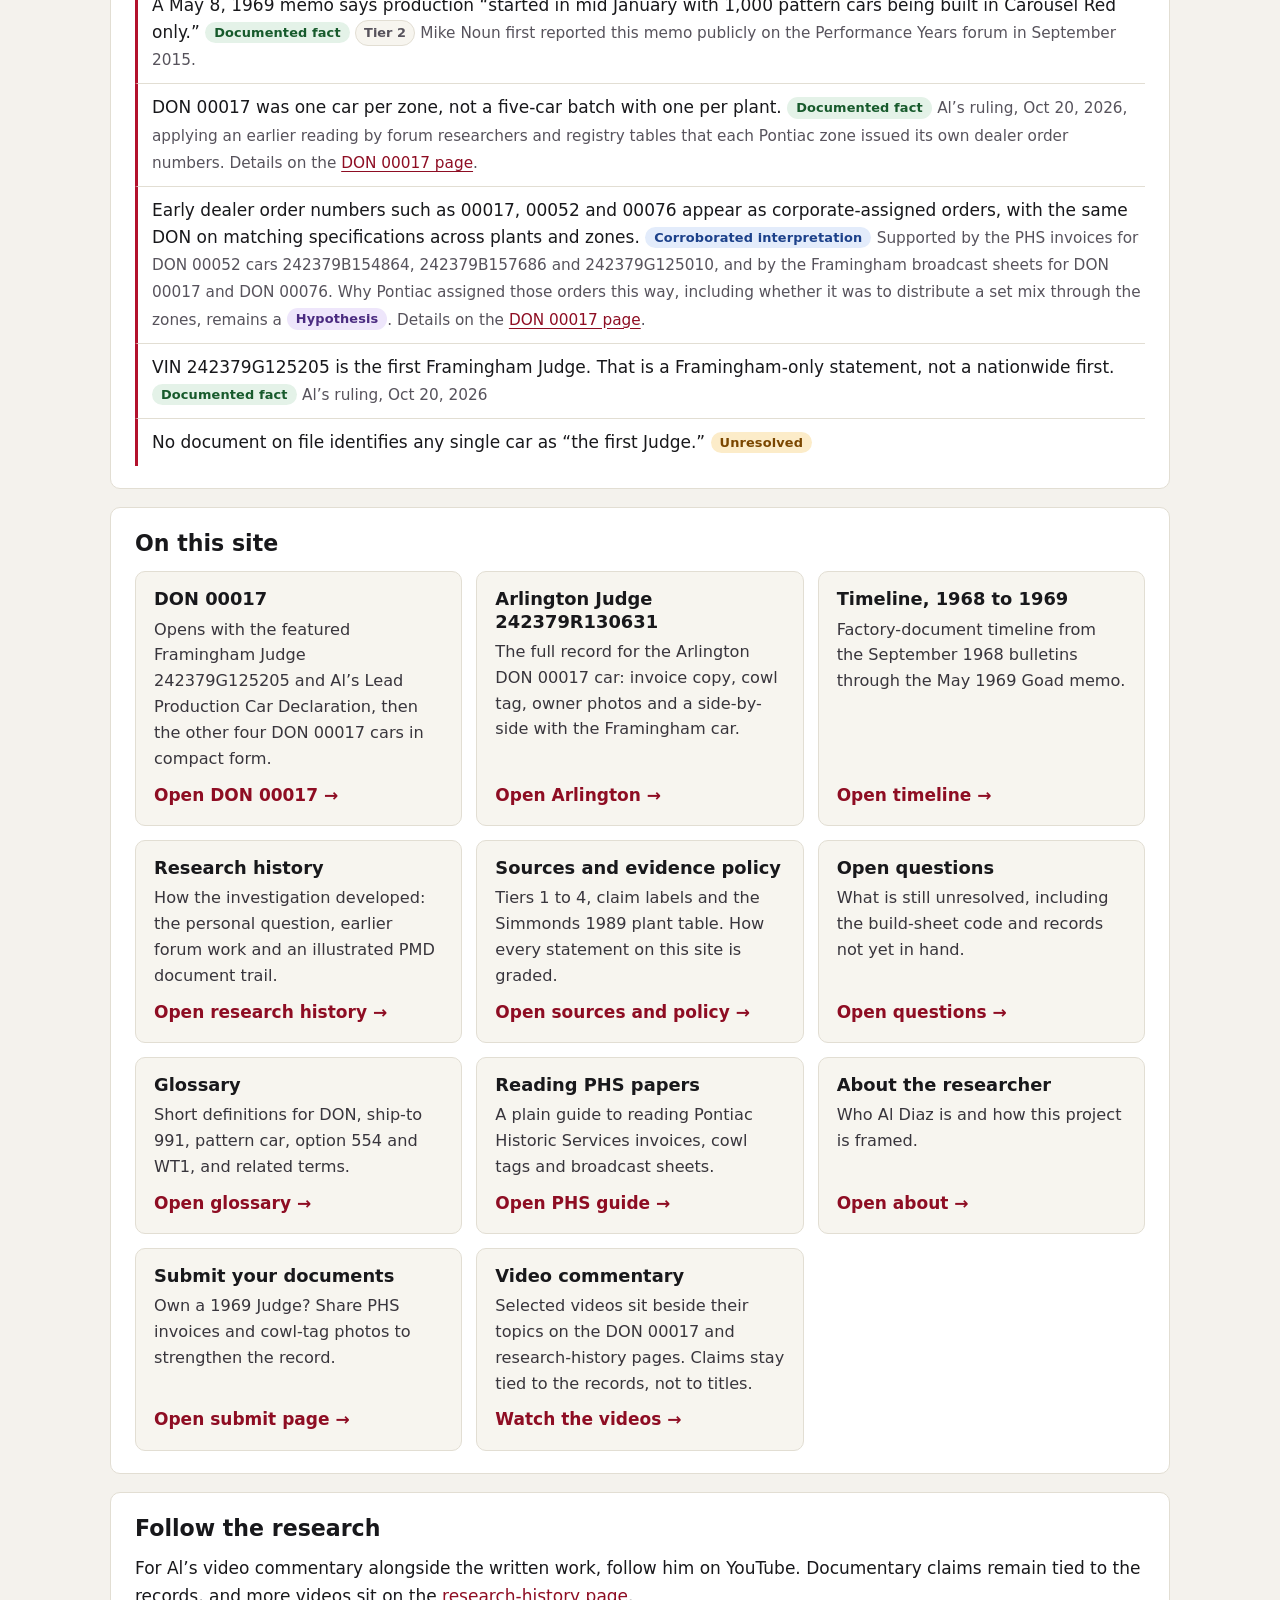
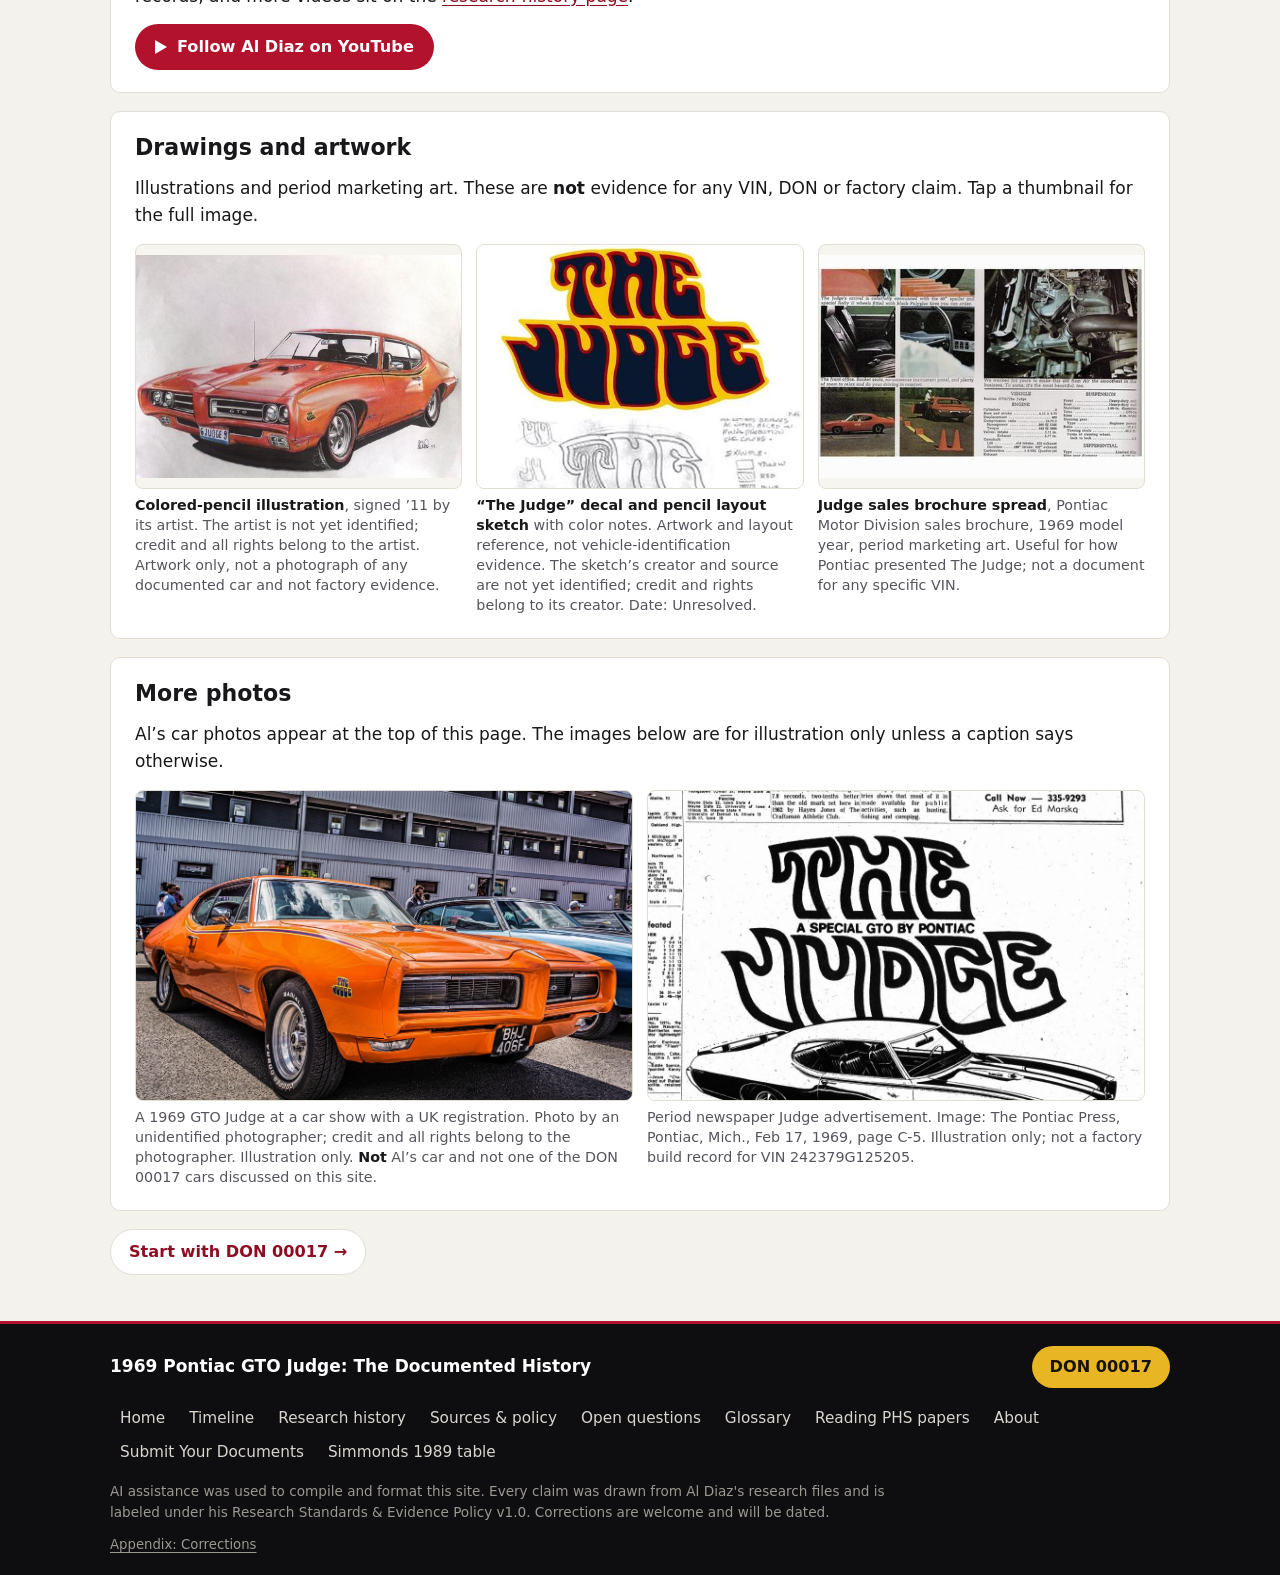
==== commit 1aa7a1a6: "Add terminology note" ====
--- a/index.html
+++ b/index.html
@@ -76,9 +76,9 @@
 <a class="brand" href="index.html"><span class="b1">1969 Pontiac GTO Judge</span><span class="b2">The Documented History</span></a>
 <a class="don-cta" href="pattern-cars-pilot-batch.html">DON 00017</a>
 <label class="menu-btn" for="menu-check">Menu</label>
-<nav class="site-nav" aria-label="Main"><a href="index.html" aria-current="page">Home</a><a href="judge-timeline-1968-1969.html">Timeline</a><a href="newspapers-rollout.html">Newspapers</a><a href="research-history.html">Research history</a><a href="sources-evidence-policy.html">Sources &amp; policy</a><a href="open-questions.html">Open questions</a><a href="glossary.html">Glossary</a><a href="how-to-read-phs-papers.html">Reading PHS papers</a><a href="about-the-researcher.html">About</a><a href="submit-your-documents.html">Submit Your Documents</a></nav>
+<nav class="site-nav" aria-label="Main"><a href="index.html" aria-current="page">Home</a><a href="judge-timeline-1968-1969.html">Timeline</a><a href="research-history.html">Research history</a><a href="sources-evidence-policy.html">Sources &amp; policy</a><a href="open-questions.html">Open questions</a><a href="glossary.html">Glossary</a><a href="how-to-read-phs-papers.html">Reading PHS papers</a><a href="about-the-researcher.html">About</a><a href="submit-your-documents.html">Submit Your Documents</a></nav>
 </div></header>
-<div class="page-title"><div class="in"><p class="upd">Last updated: November 19, 2026</p><h1>The 1969 Pontiac GTO Judge: The Documented History</h1><p class="lead">Independent research from Pontiac’s own factory papers, led by Al Diaz’s Framingham Judge 242379G125205 and the five Carousel Red Judges that print dealer order number 00017.</p></div></div>
+<div class="page-title"><div class="in"><p class="upd">Last updated: November 15, 2026</p><h1>The 1969 Pontiac GTO Judge: The Documented History</h1><p class="lead">Independent research from Pontiac’s own factory papers, led by Al Diaz’s Framingham Judge 242379G125205 and the five Carousel Red Judges that print dealer order number 00017.</p></div></div>
 <main class="wrap">
 <section class="sec ai-use" id="how-ai-is-used">
 <figure class="lead">
@@ -116,6 +116,7 @@
 <figure><a class="ph" href="images/don00017-g125205-cowl-fm56607.jpg" target="_blank" rel="noopener" aria-label="Open full-size image: Cowl tag FM 56607 for Al Diaz’s Framingham Judge"><img src="images/don00017-g125205-cowl-fm56607-hero.jpg" width="560" height="358" alt="Cowl tag FM 56607 for Al Diaz’s Framingham Judge" loading="eager" decoding="async" fetchpriority="high"></a><figcaption><b>Cowl tag FM 56607</b>, 01B, TR 257, paint 72 72. <span class="lab fact">Documented fact</span></figcaption></figure>
 </div></div></section><section class="sec" id="about-research"><h2>About this research</h2>
 <p>This site follows the 1969 Pontiac GTO Judge through Pontiac’s own papers: bulletins, memo copies, PHS invoices, broadcast sheets and cowl tags. It begins with Al Diaz’s Framingham Judge, VIN <b>242379G125205</b>. A question on that car’s build sheet, “What does BY-PASS CODE 2 mean?”, opened a wider look at the records, and at five Carousel Red Judges that all print dealer order number 00017.</p>
+<p>“Pilot” is the hobby’s common name for these early cars; no 1969 document we hold uses that word. The papers show dealer order 00017 and a pattern invoice.</p>
 <p>Each page keeps the evidence for one topic, and every claim carries one label: Documented fact, Corroborated interpretation, Hypothesis or Unresolved, graded under the research standards. Added: <a href="sources-evidence-policy.html#simmonds-1989-table">Fred Simmonds’ 1989 Judge production-by-plant table</a>, Tier 3, also at <a href="https://archive.org/details/1989-06-05-simmonds-1969-gto-judge-production-by-plant" rel="noopener" target="_blank">archive.org</a>.</p></section><section class="sec" id="don-documents"><h2>The five DON 00017 cars</h2>
 <p>One representative paper for each of the five cars. Open any thumbnail to jump to that car on the DON 00017 page.</p>
 <div class="strip"><figure><a href="pattern-cars-pilot-batch.html#g125205" aria-label="Open DON 00017 page: 242379G125205"><div class="ph"><img src="images/don00017-g125205-phs-invoice-thumb.jpg" width="420" height="337" alt="PHS invoice for 242379G125205" loading="lazy" decoding="async"></div><figcaption><b>242379G125205</b><br>Framingham, plant G, invoice</figcaption></a></figure><figure><a href="pattern-cars-pilot-batch.html#r130631" aria-label="Open DON 00017 page: 242379R130631"><div class="ph"><img src="images/don00017-r130631-phs-invoice-thumb.jpg" width="420" height="491" alt="PHS invoice for 242379R130631" loading="lazy" decoding="async"></div><figcaption><b>242379R130631</b><br>Arlington, plant R, invoice<br>Copy from an owner or listing set</figcaption></a></figure><figure><a href="pattern-cars-pilot-batch.html#z114103" aria-label="Open DON 00017 page: 242379Z114103"><div class="ph"><img src="images/don00017-z114103-phs-invoice-thumb.jpg" width="420" height="328" alt="PHS invoice for 242379Z114103" loading="lazy" decoding="async"></div><figcaption><b>242379Z114103</b><br>Fremont, plant Z, invoice<br>Copy from an owner or listing set</figcaption></a></figure><figure><a href="pattern-cars-pilot-batch.html#a119165" aria-label="Open DON 00017 page: 242379A119165"><div class="ph"><img src="images/don00017-a119165-phs-invoice-thumb.jpg" width="420" height="315" alt="PHS invoice for 242379A119165" loading="lazy" decoding="async"></div><figcaption><b>242379A119165</b><br>Atlanta, plant A, invoice<br>Copy from the Street Dreams Texas sale listing</figcaption></a></figure><figure><a href="pattern-cars-pilot-batch.html#a120714" aria-label="Open DON 00017 page: 242379A120714"><div class="ph"><img src="images/don00017-a120714-phs-invoice-thumb.jpg" width="420" height="321" alt="PHS invoice for 242379A120714" loading="lazy" decoding="async"></div><figcaption><b>242379A120714</b><br>Atlanta, plant A, invoice<br>Copy from an owner or listing set</figcaption></a></figure></div></section><section class="sec" id="key-points"><h2>Key points at a glance</h2>
@@ -127,7 +128,7 @@
 <li>Early dealer order numbers such as 00017, 00052 and 00076 appear as corporate-assigned orders, with the same DON on matching specifications across plants and zones. <span class="lab interp">Corroborated interpretation</span> <span class="muted small">Supported by the PHS invoices for DON 00052 cars 242379B154864, 242379B157686 and 242379G125010, and by the Framingham broadcast sheets for DON 00017 and DON 00076. Why Pontiac assigned those orders this way, including whether it was to distribute a set mix through the zones, remains a <span class="lab hyp">Hypothesis</span>. Details on the <a href="pattern-cars-pilot-batch.html">DON 00017 page</a>.</span></li>
 <li>VIN 242379G125205 is the first Framingham Judge. That is a Framingham-only statement, not a nationwide first. <span class="lab fact">Documented fact</span> <span class="muted small">Al’s ruling, Oct 20, 2026</span></li>
 <li>No document on file identifies any single car as “the first Judge.” <span class="lab unres">Unresolved</span></li>
-</ul></section><section class="sec" id="explore"><h2>On this site</h2><div class="tiles"><article class="tile"><h3>DON 00017</h3><p>Opens with the featured Framingham Judge 242379G125205 and Al’s Lead Production Car Declaration, then the other four DON 00017 cars in compact form.</p><a class="more" href="pattern-cars-pilot-batch.html">Open DON 00017 &rarr;</a></article><article class="tile"><h3>Arlington Judge 242379R130631</h3><p>The full record for the Arlington DON 00017 car: invoice copy, cowl tag, owner photos and a side-by-side with the Framingham car.</p><a class="more" href="arlington-judge-r130631.html">Open Arlington &rarr;</a></article><article class="tile"><h3>Timeline, 1968 to 1969</h3><p>Factory-document timeline from the September 1968 bulletins through the May 1969 Goad memo.</p><a class="more" href="judge-timeline-1968-1969.html">Open timeline &rarr;</a></article><article class="tile"><h3>What the newspapers show</h3><p>Period clippings for the early 1969 Judge rollout, the zone-lot holds into mid-February, and the open exception at G129603.</p><a class="more" href="newspapers-rollout.html">Open newspapers page &rarr;</a></article><article class="tile"><h3>Research history</h3><p>How the investigation developed: the personal question, earlier forum work and an illustrated PMD document trail.</p><a class="more" href="research-history.html">Open research history &rarr;</a></article><article class="tile"><h3>Sources and evidence policy</h3><p>Tiers 1 to 4, claim labels and the Simmonds 1989 plant table. How every statement on this site is graded.</p><a class="more" href="sources-evidence-policy.html">Open sources and policy &rarr;</a></article><article class="tile"><h3>Open questions</h3><p>What is still unresolved, including the build-sheet code and records not yet in hand.</p><a class="more" href="open-questions.html">Open questions &rarr;</a></article><article class="tile"><h3>Glossary</h3><p>Short definitions for DON, ship-to 991, pattern car, option 554 and WT1, and related terms.</p><a class="more" href="glossary.html">Open glossary &rarr;</a></article><article class="tile"><h3>Reading PHS papers</h3><p>A plain guide to reading Pontiac Historic Services invoices, cowl tags and broadcast sheets.</p><a class="more" href="how-to-read-phs-papers.html">Open PHS guide &rarr;</a></article><article class="tile"><h3>About the researcher</h3><p>Who Al Diaz is and how this project is framed.</p><a class="more" href="about-the-researcher.html">Open about &rarr;</a></article><article class="tile"><h3>Submit your documents</h3><p>Own a 1969 Judge? Share PHS invoices and cowl-tag photos to strengthen the record.</p><a class="more" href="submit-your-documents.html">Open submit page &rarr;</a></article><article class="tile"><h3>Video commentary</h3><p>Selected videos sit beside their topics on the DON 00017 and research-history pages. Claims stay tied to the records, not to titles.</p><a class="more" href="pattern-cars-pilot-batch.html#video-commentary">Watch the videos &rarr;</a></article></div></section><section class="sec" id="follow"><h2>Follow the research</h2>
+</ul></section><section class="sec" id="explore"><h2>On this site</h2><div class="tiles"><article class="tile"><h3>DON 00017</h3><p>Opens with the featured Framingham Judge 242379G125205 and Al’s Lead Production Car Declaration, then the other four DON 00017 cars in compact form.</p><a class="more" href="pattern-cars-pilot-batch.html">Open DON 00017 &rarr;</a></article><article class="tile"><h3>Arlington Judge 242379R130631</h3><p>The full record for the Arlington DON 00017 car: invoice copy, cowl tag, owner photos and a side-by-side with the Framingham car.</p><a class="more" href="arlington-judge-r130631.html">Open Arlington &rarr;</a></article><article class="tile"><h3>Timeline, 1968 to 1969</h3><p>Factory-document timeline from the September 1968 bulletins through the May 1969 Goad memo.</p><a class="more" href="judge-timeline-1968-1969.html">Open timeline &rarr;</a></article><article class="tile"><h3>Research history</h3><p>How the investigation developed: the personal question, earlier forum work and an illustrated PMD document trail.</p><a class="more" href="research-history.html">Open research history &rarr;</a></article><article class="tile"><h3>Sources and evidence policy</h3><p>Tiers 1 to 4, claim labels and the Simmonds 1989 plant table. How every statement on this site is graded.</p><a class="more" href="sources-evidence-policy.html">Open sources and policy &rarr;</a></article><article class="tile"><h3>Open questions</h3><p>What is still unresolved, including the build-sheet code and records not yet in hand.</p><a class="more" href="open-questions.html">Open questions &rarr;</a></article><article class="tile"><h3>Glossary</h3><p>Short definitions for DON, ship-to 991, pattern car, option 554 and WT1, and related terms.</p><a class="more" href="glossary.html">Open glossary &rarr;</a></article><article class="tile"><h3>Reading PHS papers</h3><p>A plain guide to reading Pontiac Historic Services invoices, cowl tags and broadcast sheets.</p><a class="more" href="how-to-read-phs-papers.html">Open PHS guide &rarr;</a></article><article class="tile"><h3>About the researcher</h3><p>Who Al Diaz is and how this project is framed.</p><a class="more" href="about-the-researcher.html">Open about &rarr;</a></article><article class="tile"><h3>Submit your documents</h3><p>Own a 1969 Judge? Share PHS invoices and cowl-tag photos to strengthen the record.</p><a class="more" href="submit-your-documents.html">Open submit page &rarr;</a></article><article class="tile"><h3>Video commentary</h3><p>Selected videos sit beside their topics on the DON 00017 and research-history pages. Claims stay tied to the records, not to titles.</p><a class="more" href="pattern-cars-pilot-batch.html#video-commentary">Watch the videos &rarr;</a></article></div></section><section class="sec" id="follow"><h2>Follow the research</h2>
 <p>For Al’s video commentary alongside the written work, follow him on YouTube. Documentary claims remain tied to the records, and more videos sit on the <a href="research-history.html#video-commentary">research-history page</a>.</p>
 <p><a class="ytbtn" href="https://www.youtube.com/@UFester" rel="noopener" target="_blank">Follow Al Diaz on YouTube</a></p></section><section class="sec" id="drawings-artwork"><h2>Drawings and artwork</h2>
 <p>Illustrations and period marketing art. These are <b>not</b> evidence for any VIN, DON or factory claim. Tap a thumbnail for the full image.</p>
@@ -141,7 +142,7 @@
 </main>
 <footer class="site-foot"><div class="foot-in">
 <div class="foot-top"><strong>1969 Pontiac GTO Judge: The Documented History</strong><a class="don-cta" href="pattern-cars-pilot-batch.html">DON 00017</a></div>
-<nav class="foot-nav" aria-label="Footer"><a href="index.html">Home</a><a href="judge-timeline-1968-1969.html">Timeline</a><a href="newspapers-rollout.html">Newspapers</a><a href="research-history.html">Research history</a><a href="sources-evidence-policy.html">Sources &amp; policy</a><a href="open-questions.html">Open questions</a><a href="glossary.html">Glossary</a><a href="how-to-read-phs-papers.html">Reading PHS papers</a><a href="about-the-researcher.html">About</a><a href="submit-your-documents.html">Submit Your Documents</a><a href="sources-evidence-policy.html#simmonds-1989-table">Simmonds 1989 table</a></nav>
+<nav class="foot-nav" aria-label="Footer"><a href="index.html">Home</a><a href="judge-timeline-1968-1969.html">Timeline</a><a href="research-history.html">Research history</a><a href="sources-evidence-policy.html">Sources &amp; policy</a><a href="open-questions.html">Open questions</a><a href="glossary.html">Glossary</a><a href="how-to-read-phs-papers.html">Reading PHS papers</a><a href="about-the-researcher.html">About</a><a href="submit-your-documents.html">Submit Your Documents</a><a href="sources-evidence-policy.html#simmonds-1989-table">Simmonds 1989 table</a></nav>
 <p class="foot-note">AI assistance was used to compile and format this site. Every claim was drawn from Al Diaz's research files and is labeled under his Research Standards &amp; Evidence Policy v1.0. Corrections are welcome and will be dated.</p>
 <p class="foot-appx"><a href="corrections-log.html">Appendix: Corrections</a></p>
 <p class="foot-visits" id="visit-count" hidden>Visitors: <span></span></p>
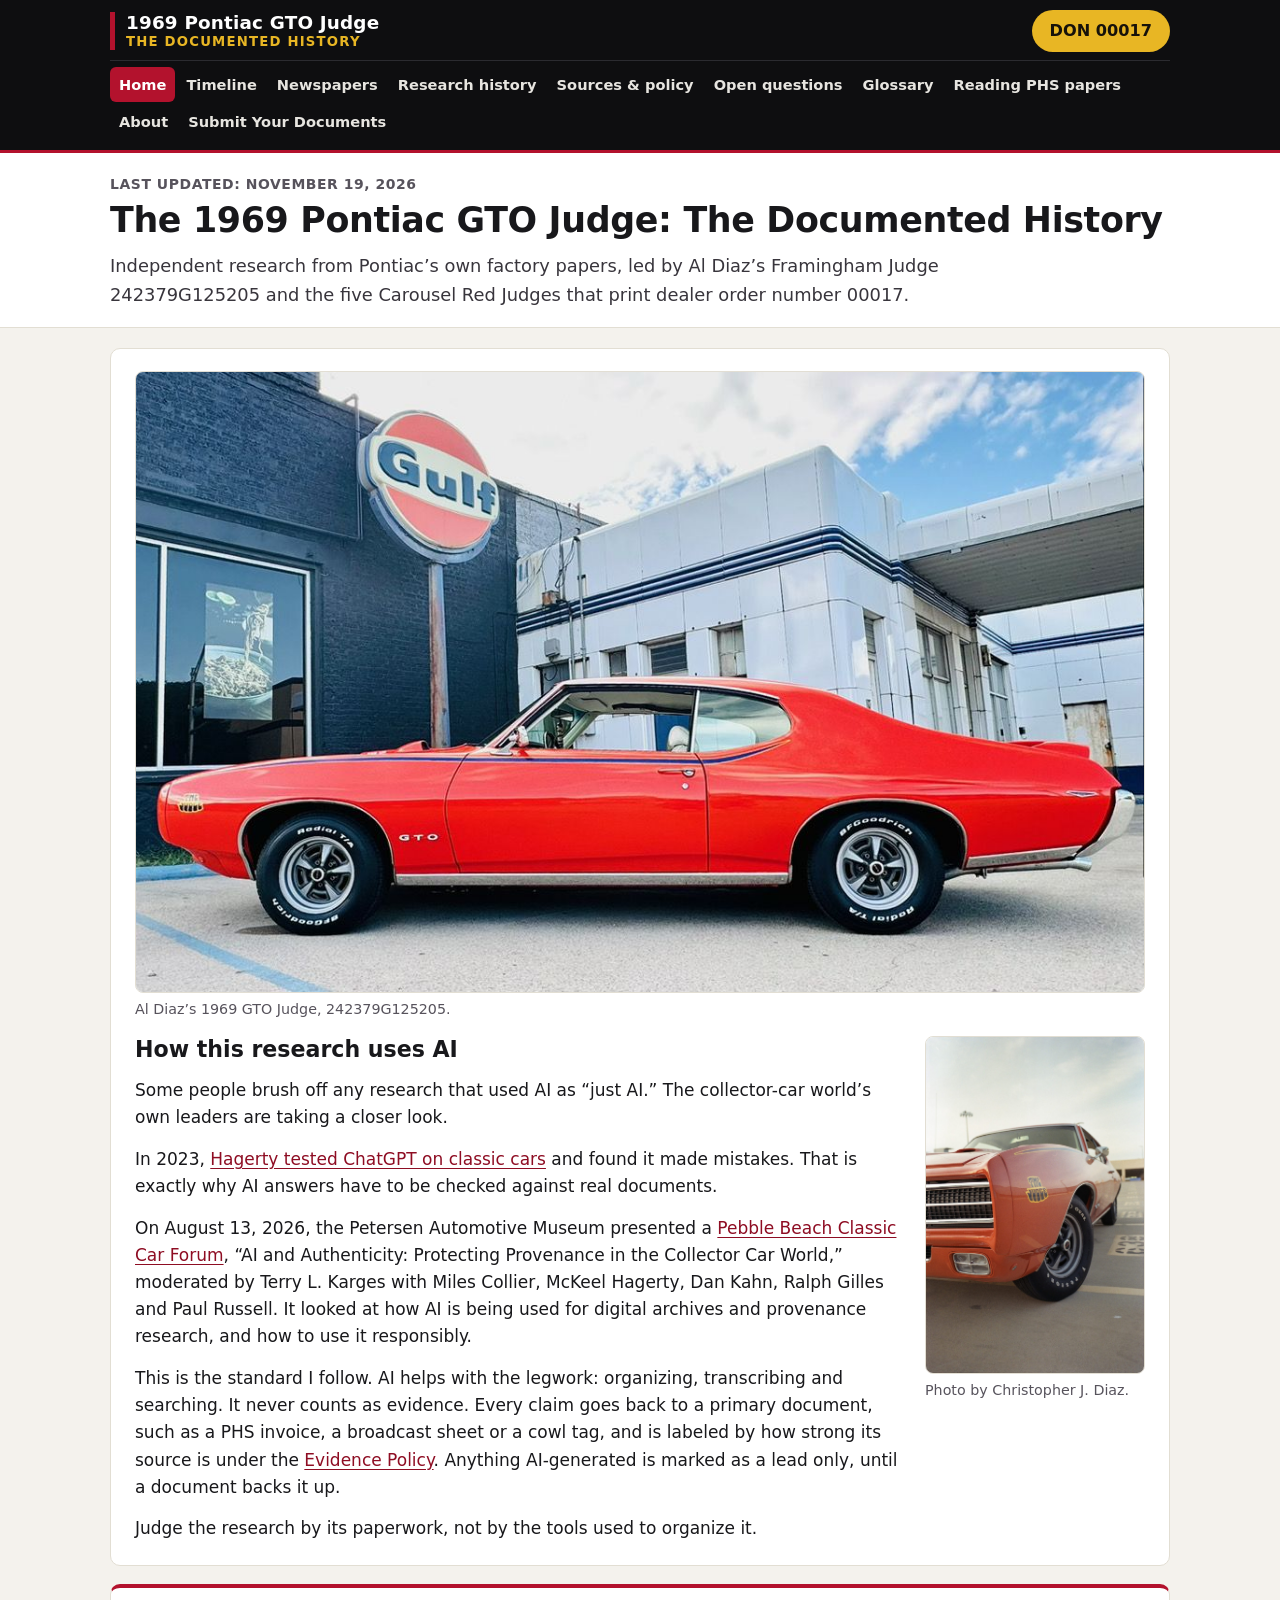
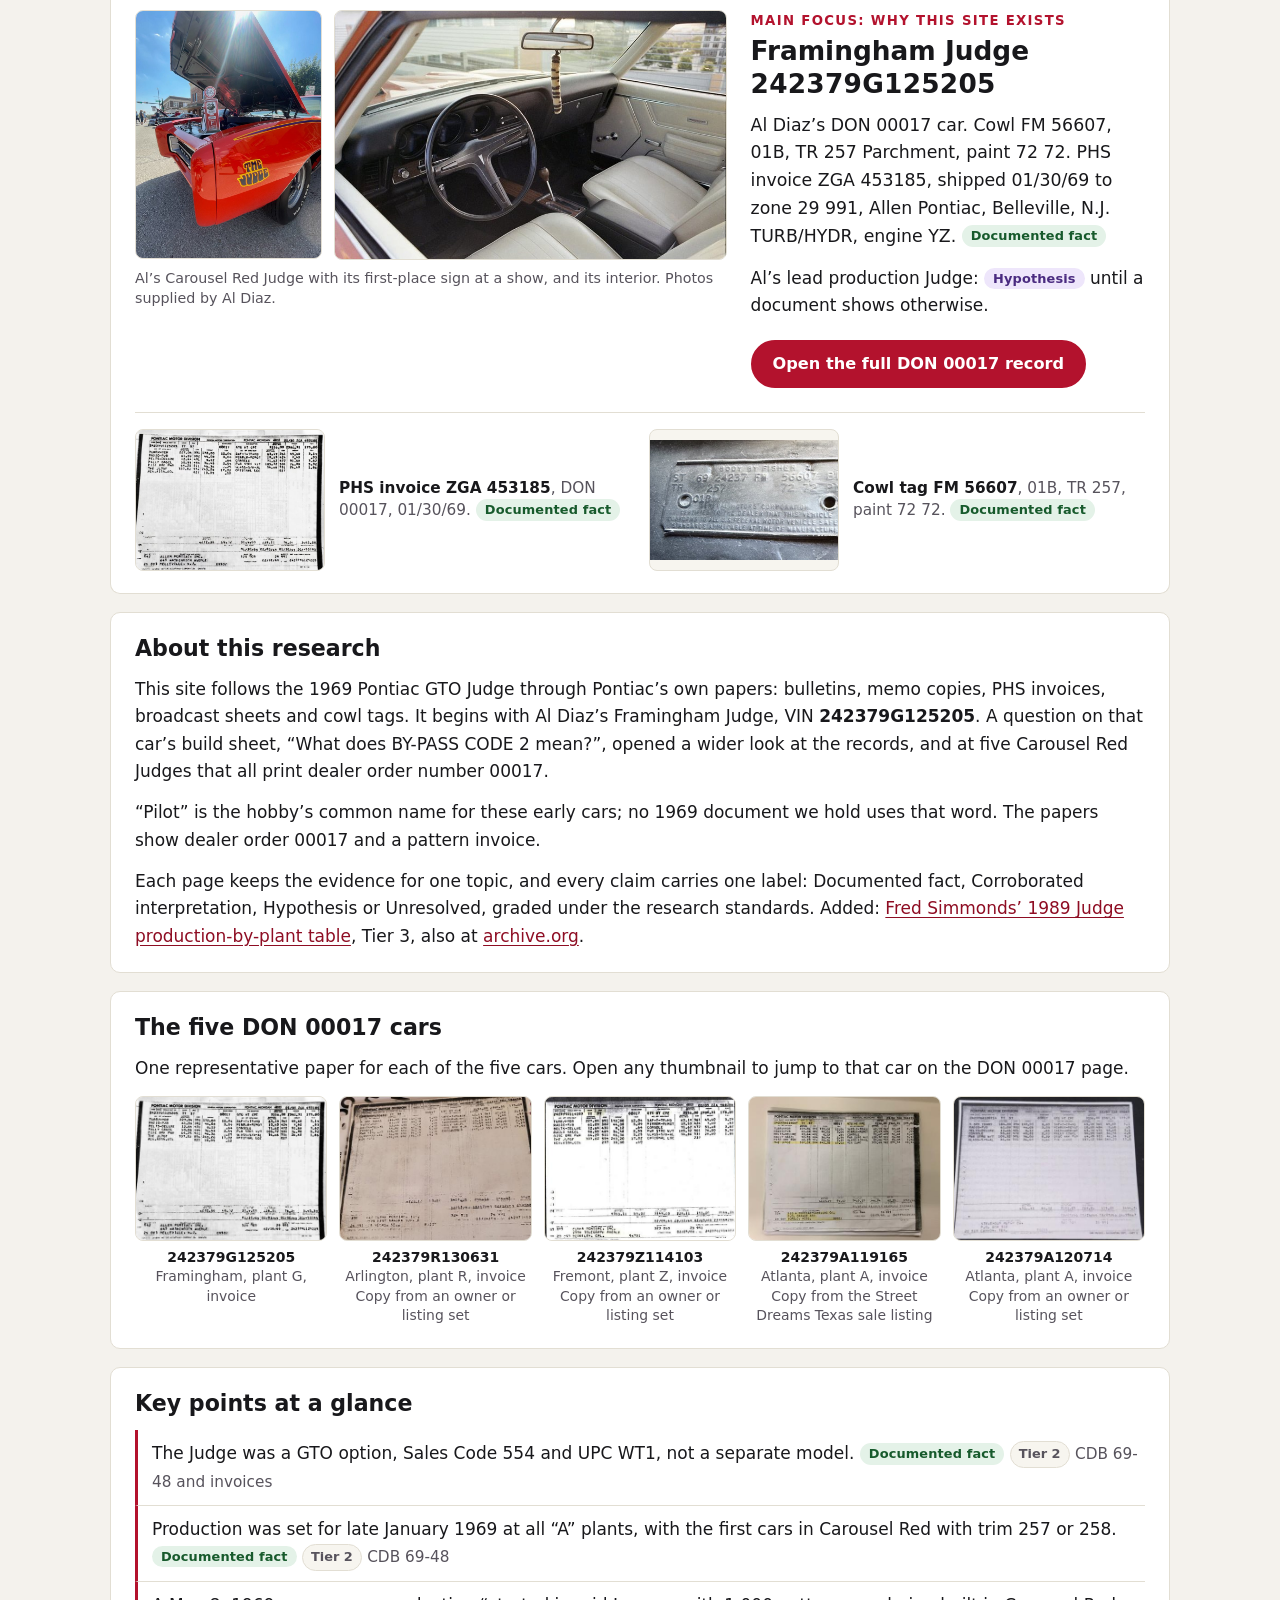
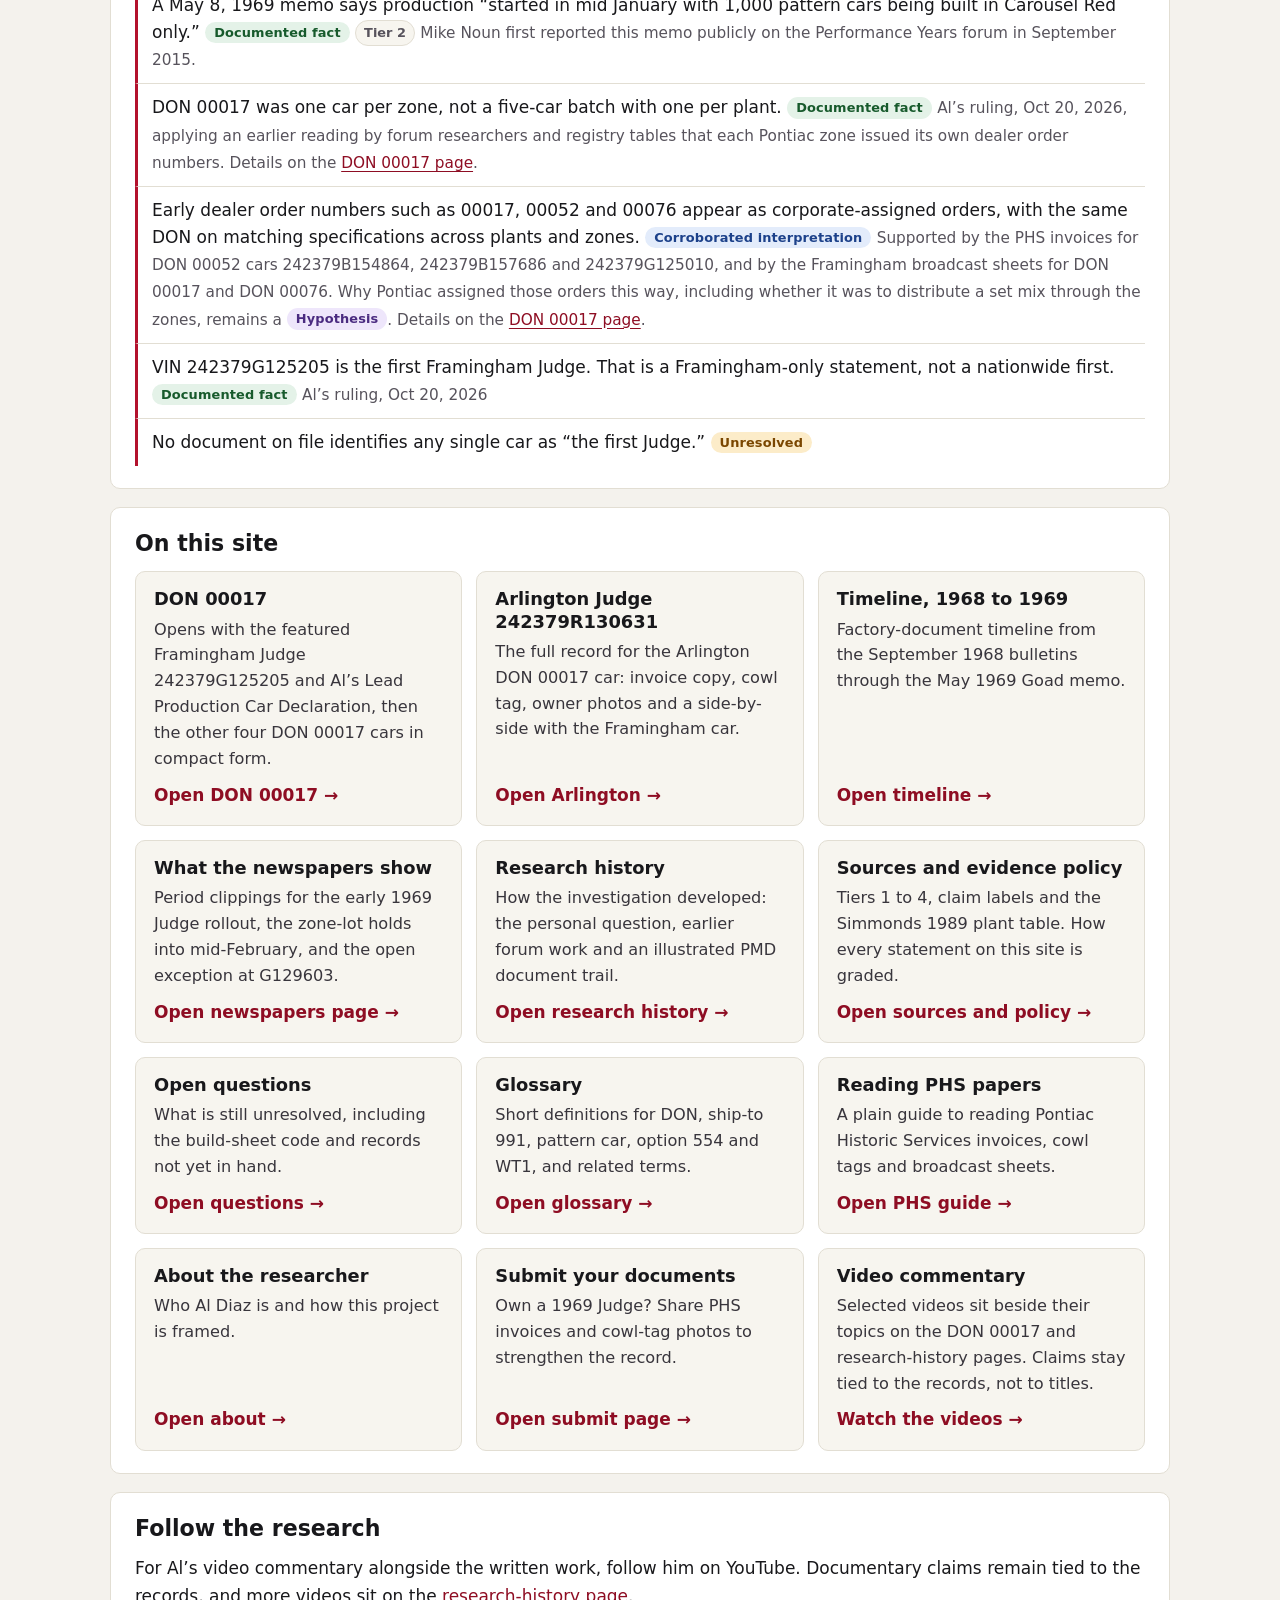
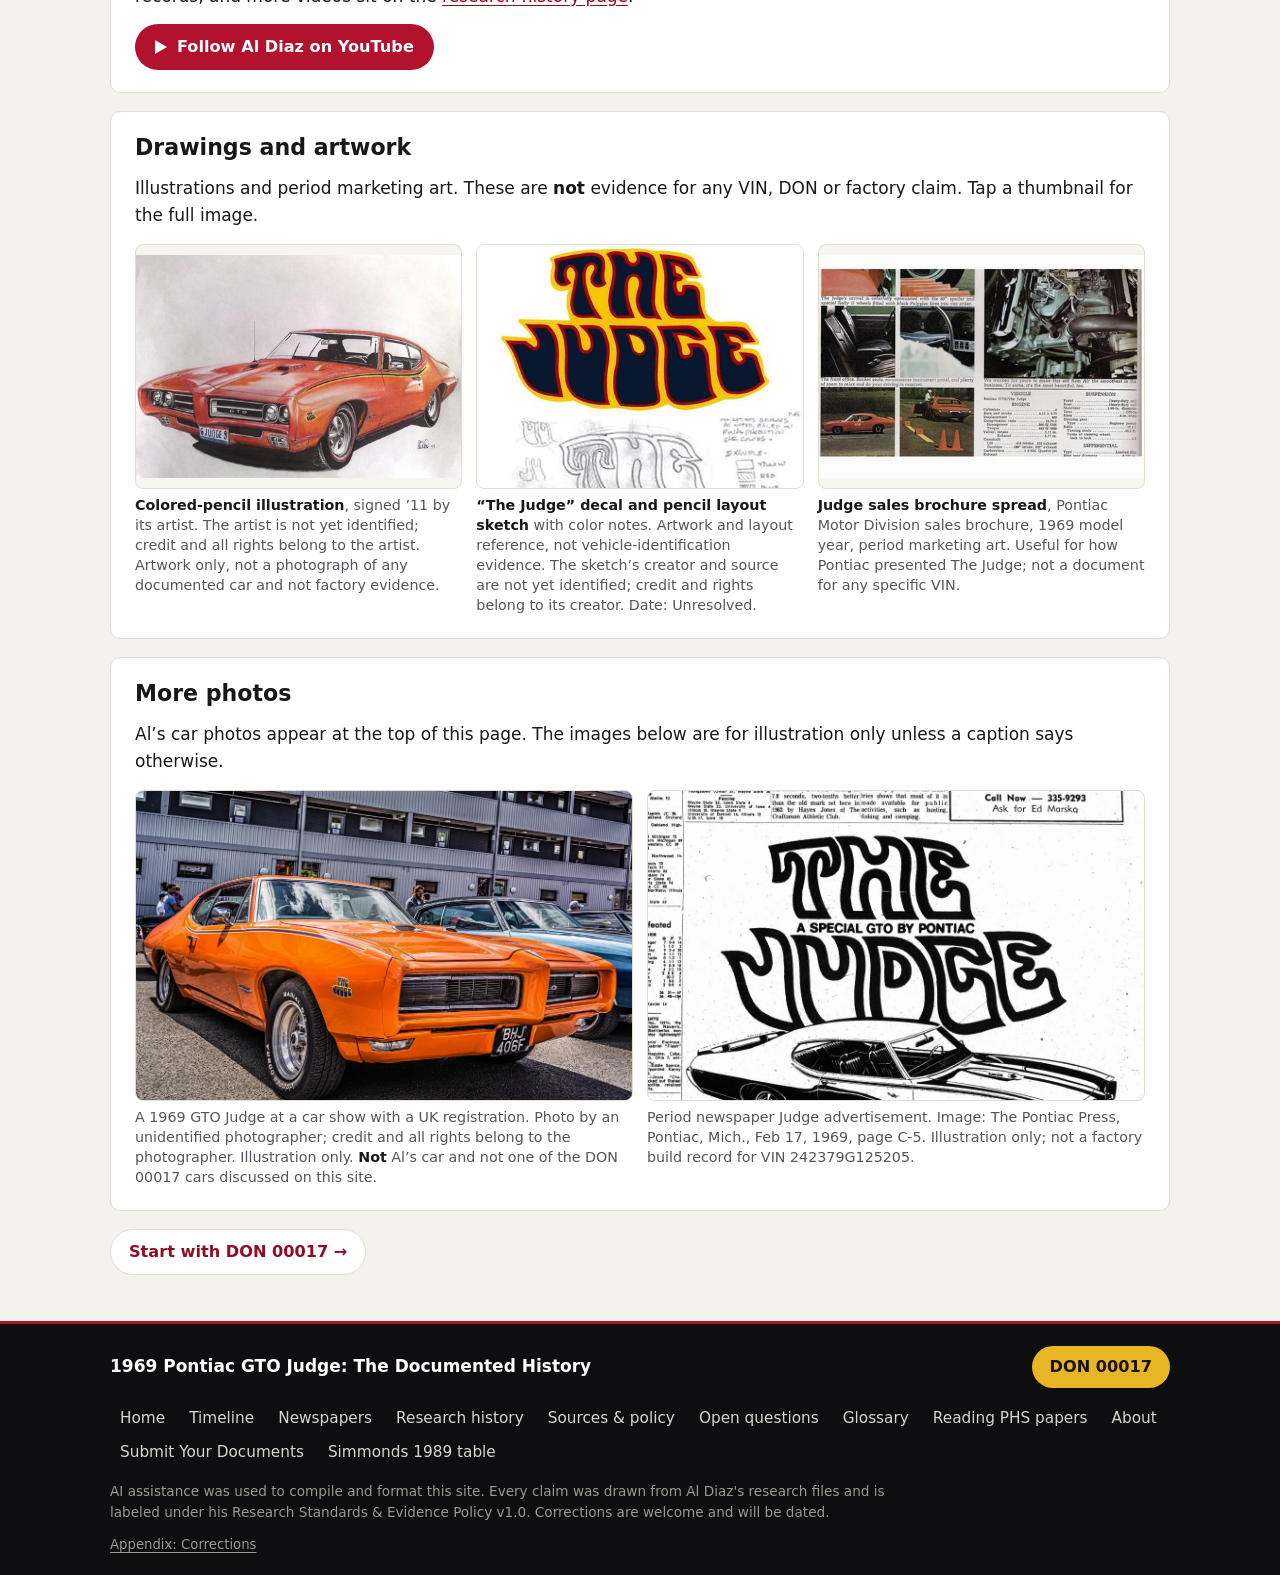
==== commit 3f56e9a6: "Add newspapers page" ====
--- a/index.html
+++ b/index.html
@@ -76,9 +76,9 @@
 <a class="brand" href="index.html"><span class="b1">1969 Pontiac GTO Judge</span><span class="b2">The Documented History</span></a>
 <a class="don-cta" href="pattern-cars-pilot-batch.html">DON 00017</a>
 <label class="menu-btn" for="menu-check">Menu</label>
-<nav class="site-nav" aria-label="Main"><a href="index.html" aria-current="page">Home</a><a href="judge-timeline-1968-1969.html">Timeline</a><a href="research-history.html">Research history</a><a href="sources-evidence-policy.html">Sources &amp; policy</a><a href="open-questions.html">Open questions</a><a href="glossary.html">Glossary</a><a href="how-to-read-phs-papers.html">Reading PHS papers</a><a href="about-the-researcher.html">About</a><a href="submit-your-documents.html">Submit Your Documents</a></nav>
+<nav class="site-nav" aria-label="Main"><a href="index.html" aria-current="page">Home</a><a href="judge-timeline-1968-1969.html">Timeline</a><a href="newspapers-rollout.html">Newspapers</a><a href="research-history.html">Research history</a><a href="sources-evidence-policy.html">Sources &amp; policy</a><a href="open-questions.html">Open questions</a><a href="glossary.html">Glossary</a><a href="how-to-read-phs-papers.html">Reading PHS papers</a><a href="about-the-researcher.html">About</a><a href="submit-your-documents.html">Submit Your Documents</a></nav>
 </div></header>
-<div class="page-title"><div class="in"><p class="upd">Last updated: November 15, 2026</p><h1>The 1969 Pontiac GTO Judge: The Documented History</h1><p class="lead">Independent research from Pontiac’s own factory papers, led by Al Diaz’s Framingham Judge 242379G125205 and the five Carousel Red Judges that print dealer order number 00017.</p></div></div>
+<div class="page-title"><div class="in"><p class="upd">Last updated: November 19, 2026</p><h1>The 1969 Pontiac GTO Judge: The Documented History</h1><p class="lead">Independent research from Pontiac’s own factory papers, led by Al Diaz’s Framingham Judge 242379G125205 and the five Carousel Red Judges that print dealer order number 00017.</p></div></div>
 <main class="wrap">
 <section class="sec ai-use" id="how-ai-is-used">
 <figure class="lead">
@@ -128,7 +128,7 @@
 <li>Early dealer order numbers such as 00017, 00052 and 00076 appear as corporate-assigned orders, with the same DON on matching specifications across plants and zones. <span class="lab interp">Corroborated interpretation</span> <span class="muted small">Supported by the PHS invoices for DON 00052 cars 242379B154864, 242379B157686 and 242379G125010, and by the Framingham broadcast sheets for DON 00017 and DON 00076. Why Pontiac assigned those orders this way, including whether it was to distribute a set mix through the zones, remains a <span class="lab hyp">Hypothesis</span>. Details on the <a href="pattern-cars-pilot-batch.html">DON 00017 page</a>.</span></li>
 <li>VIN 242379G125205 is the first Framingham Judge. That is a Framingham-only statement, not a nationwide first. <span class="lab fact">Documented fact</span> <span class="muted small">Al’s ruling, Oct 20, 2026</span></li>
 <li>No document on file identifies any single car as “the first Judge.” <span class="lab unres">Unresolved</span></li>
-</ul></section><section class="sec" id="explore"><h2>On this site</h2><div class="tiles"><article class="tile"><h3>DON 00017</h3><p>Opens with the featured Framingham Judge 242379G125205 and Al’s Lead Production Car Declaration, then the other four DON 00017 cars in compact form.</p><a class="more" href="pattern-cars-pilot-batch.html">Open DON 00017 &rarr;</a></article><article class="tile"><h3>Arlington Judge 242379R130631</h3><p>The full record for the Arlington DON 00017 car: invoice copy, cowl tag, owner photos and a side-by-side with the Framingham car.</p><a class="more" href="arlington-judge-r130631.html">Open Arlington &rarr;</a></article><article class="tile"><h3>Timeline, 1968 to 1969</h3><p>Factory-document timeline from the September 1968 bulletins through the May 1969 Goad memo.</p><a class="more" href="judge-timeline-1968-1969.html">Open timeline &rarr;</a></article><article class="tile"><h3>Research history</h3><p>How the investigation developed: the personal question, earlier forum work and an illustrated PMD document trail.</p><a class="more" href="research-history.html">Open research history &rarr;</a></article><article class="tile"><h3>Sources and evidence policy</h3><p>Tiers 1 to 4, claim labels and the Simmonds 1989 plant table. How every statement on this site is graded.</p><a class="more" href="sources-evidence-policy.html">Open sources and policy &rarr;</a></article><article class="tile"><h3>Open questions</h3><p>What is still unresolved, including the build-sheet code and records not yet in hand.</p><a class="more" href="open-questions.html">Open questions &rarr;</a></article><article class="tile"><h3>Glossary</h3><p>Short definitions for DON, ship-to 991, pattern car, option 554 and WT1, and related terms.</p><a class="more" href="glossary.html">Open glossary &rarr;</a></article><article class="tile"><h3>Reading PHS papers</h3><p>A plain guide to reading Pontiac Historic Services invoices, cowl tags and broadcast sheets.</p><a class="more" href="how-to-read-phs-papers.html">Open PHS guide &rarr;</a></article><article class="tile"><h3>About the researcher</h3><p>Who Al Diaz is and how this project is framed.</p><a class="more" href="about-the-researcher.html">Open about &rarr;</a></article><article class="tile"><h3>Submit your documents</h3><p>Own a 1969 Judge? Share PHS invoices and cowl-tag photos to strengthen the record.</p><a class="more" href="submit-your-documents.html">Open submit page &rarr;</a></article><article class="tile"><h3>Video commentary</h3><p>Selected videos sit beside their topics on the DON 00017 and research-history pages. Claims stay tied to the records, not to titles.</p><a class="more" href="pattern-cars-pilot-batch.html#video-commentary">Watch the videos &rarr;</a></article></div></section><section class="sec" id="follow"><h2>Follow the research</h2>
+</ul></section><section class="sec" id="explore"><h2>On this site</h2><div class="tiles"><article class="tile"><h3>DON 00017</h3><p>Opens with the featured Framingham Judge 242379G125205 and Al’s Lead Production Car Declaration, then the other four DON 00017 cars in compact form.</p><a class="more" href="pattern-cars-pilot-batch.html">Open DON 00017 &rarr;</a></article><article class="tile"><h3>Arlington Judge 242379R130631</h3><p>The full record for the Arlington DON 00017 car: invoice copy, cowl tag, owner photos and a side-by-side with the Framingham car.</p><a class="more" href="arlington-judge-r130631.html">Open Arlington &rarr;</a></article><article class="tile"><h3>Timeline, 1968 to 1969</h3><p>Factory-document timeline from the September 1968 bulletins through the May 1969 Goad memo.</p><a class="more" href="judge-timeline-1968-1969.html">Open timeline &rarr;</a></article><article class="tile"><h3>What the newspapers show</h3><p>Period clippings for the early 1969 Judge rollout, the zone-lot holds into mid-February, and the open exception at G129603.</p><a class="more" href="newspapers-rollout.html">Open newspapers page &rarr;</a></article><article class="tile"><h3>Research history</h3><p>How the investigation developed: the personal question, earlier forum work and an illustrated PMD document trail.</p><a class="more" href="research-history.html">Open research history &rarr;</a></article><article class="tile"><h3>Sources and evidence policy</h3><p>Tiers 1 to 4, claim labels and the Simmonds 1989 plant table. How every statement on this site is graded.</p><a class="more" href="sources-evidence-policy.html">Open sources and policy &rarr;</a></article><article class="tile"><h3>Open questions</h3><p>What is still unresolved, including the build-sheet code and records not yet in hand.</p><a class="more" href="open-questions.html">Open questions &rarr;</a></article><article class="tile"><h3>Glossary</h3><p>Short definitions for DON, ship-to 991, pattern car, option 554 and WT1, and related terms.</p><a class="more" href="glossary.html">Open glossary &rarr;</a></article><article class="tile"><h3>Reading PHS papers</h3><p>A plain guide to reading Pontiac Historic Services invoices, cowl tags and broadcast sheets.</p><a class="more" href="how-to-read-phs-papers.html">Open PHS guide &rarr;</a></article><article class="tile"><h3>About the researcher</h3><p>Who Al Diaz is and how this project is framed.</p><a class="more" href="about-the-researcher.html">Open about &rarr;</a></article><article class="tile"><h3>Submit your documents</h3><p>Own a 1969 Judge? Share PHS invoices and cowl-tag photos to strengthen the record.</p><a class="more" href="submit-your-documents.html">Open submit page &rarr;</a></article><article class="tile"><h3>Video commentary</h3><p>Selected videos sit beside their topics on the DON 00017 and research-history pages. Claims stay tied to the records, not to titles.</p><a class="more" href="pattern-cars-pilot-batch.html#video-commentary">Watch the videos &rarr;</a></article></div></section><section class="sec" id="follow"><h2>Follow the research</h2>
 <p>For Al’s video commentary alongside the written work, follow him on YouTube. Documentary claims remain tied to the records, and more videos sit on the <a href="research-history.html#video-commentary">research-history page</a>.</p>
 <p><a class="ytbtn" href="https://www.youtube.com/@UFester" rel="noopener" target="_blank">Follow Al Diaz on YouTube</a></p></section><section class="sec" id="drawings-artwork"><h2>Drawings and artwork</h2>
 <p>Illustrations and period marketing art. These are <b>not</b> evidence for any VIN, DON or factory claim. Tap a thumbnail for the full image.</p>
@@ -142,7 +142,7 @@
 </main>
 <footer class="site-foot"><div class="foot-in">
 <div class="foot-top"><strong>1969 Pontiac GTO Judge: The Documented History</strong><a class="don-cta" href="pattern-cars-pilot-batch.html">DON 00017</a></div>
-<nav class="foot-nav" aria-label="Footer"><a href="index.html">Home</a><a href="judge-timeline-1968-1969.html">Timeline</a><a href="research-history.html">Research history</a><a href="sources-evidence-policy.html">Sources &amp; policy</a><a href="open-questions.html">Open questions</a><a href="glossary.html">Glossary</a><a href="how-to-read-phs-papers.html">Reading PHS papers</a><a href="about-the-researcher.html">About</a><a href="submit-your-documents.html">Submit Your Documents</a><a href="sources-evidence-policy.html#simmonds-1989-table">Simmonds 1989 table</a></nav>
+<nav class="foot-nav" aria-label="Footer"><a href="index.html">Home</a><a href="judge-timeline-1968-1969.html">Timeline</a><a href="newspapers-rollout.html">Newspapers</a><a href="research-history.html">Research history</a><a href="sources-evidence-policy.html">Sources &amp; policy</a><a href="open-questions.html">Open questions</a><a href="glossary.html">Glossary</a><a href="how-to-read-phs-papers.html">Reading PHS papers</a><a href="about-the-researcher.html">About</a><a href="submit-your-documents.html">Submit Your Documents</a><a href="sources-evidence-policy.html#simmonds-1989-table">Simmonds 1989 table</a></nav>
 <p class="foot-note">AI assistance was used to compile and format this site. Every claim was drawn from Al Diaz's research files and is labeled under his Research Standards &amp; Evidence Policy v1.0. Corrections are welcome and will be dated.</p>
 <p class="foot-appx"><a href="corrections-log.html">Appendix: Corrections</a></p>
 <p class="foot-visits" id="visit-count" hidden>Visitors: <span></span></p>
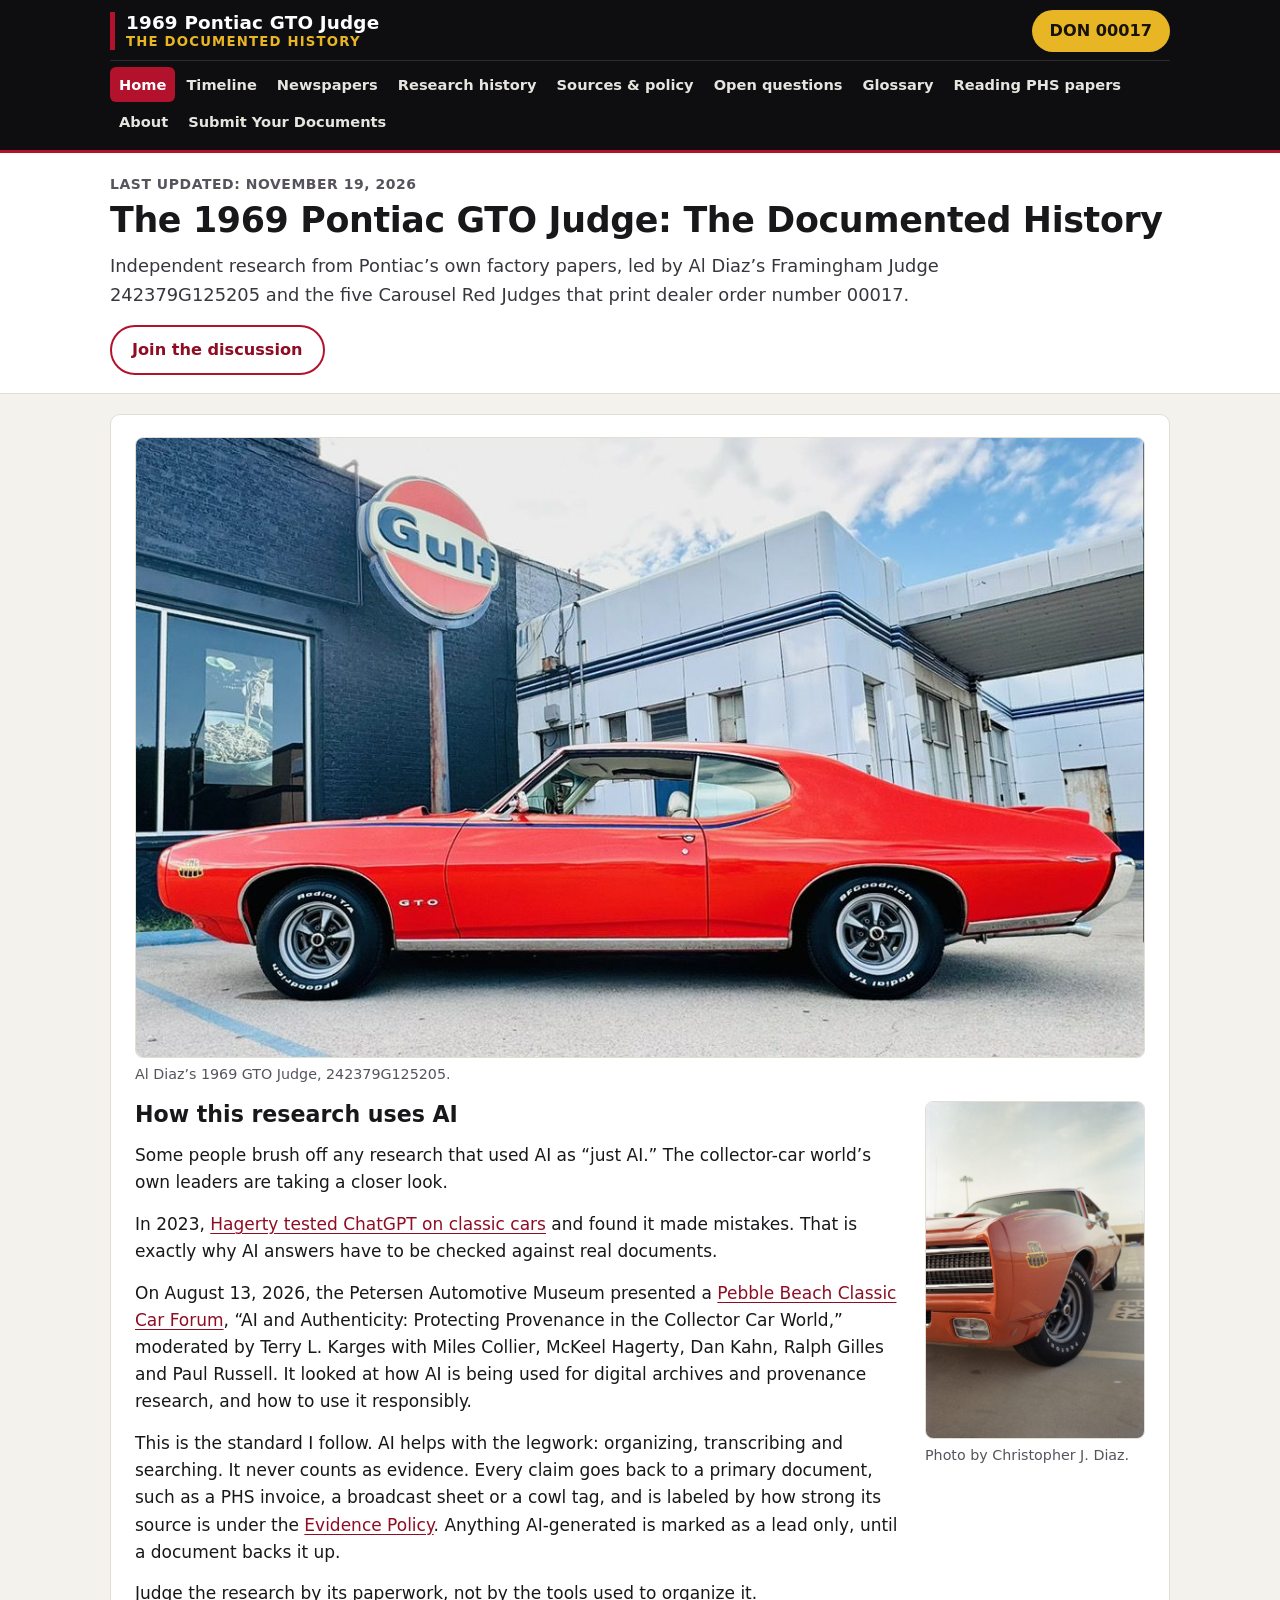
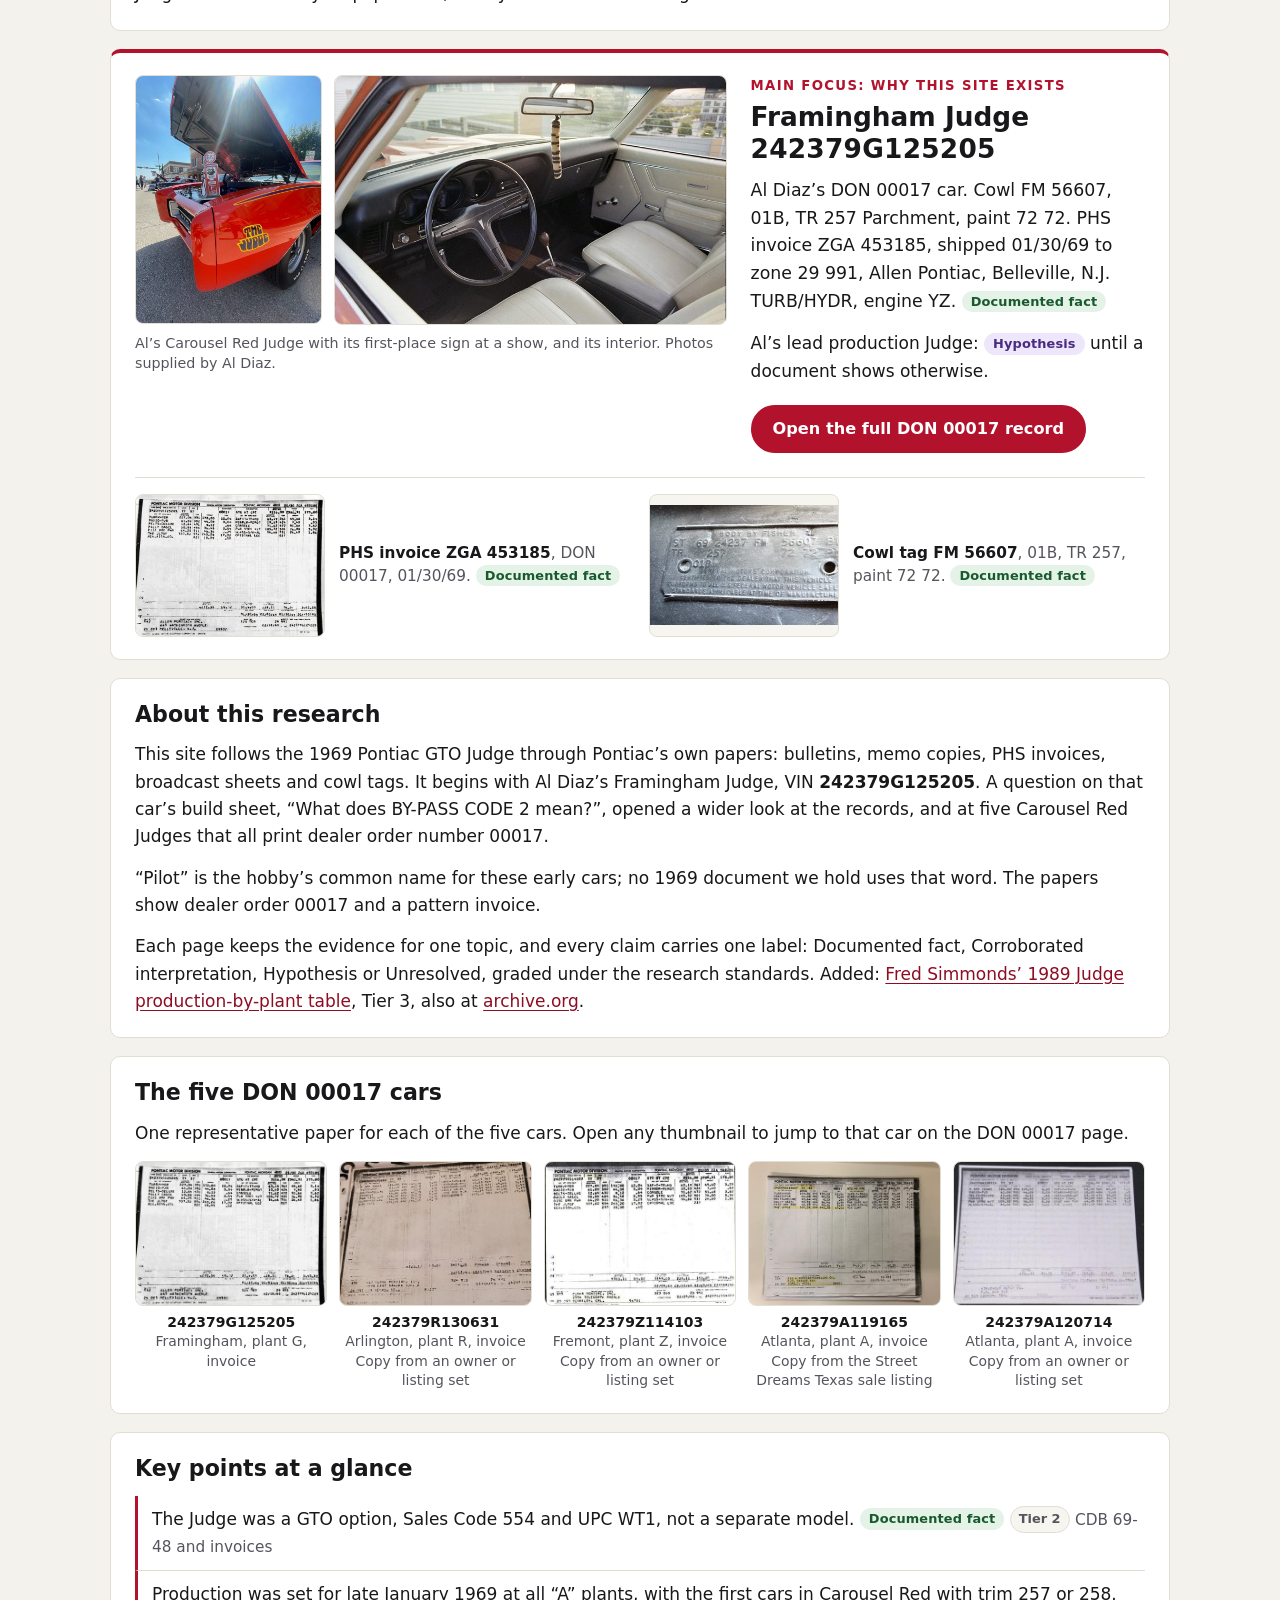
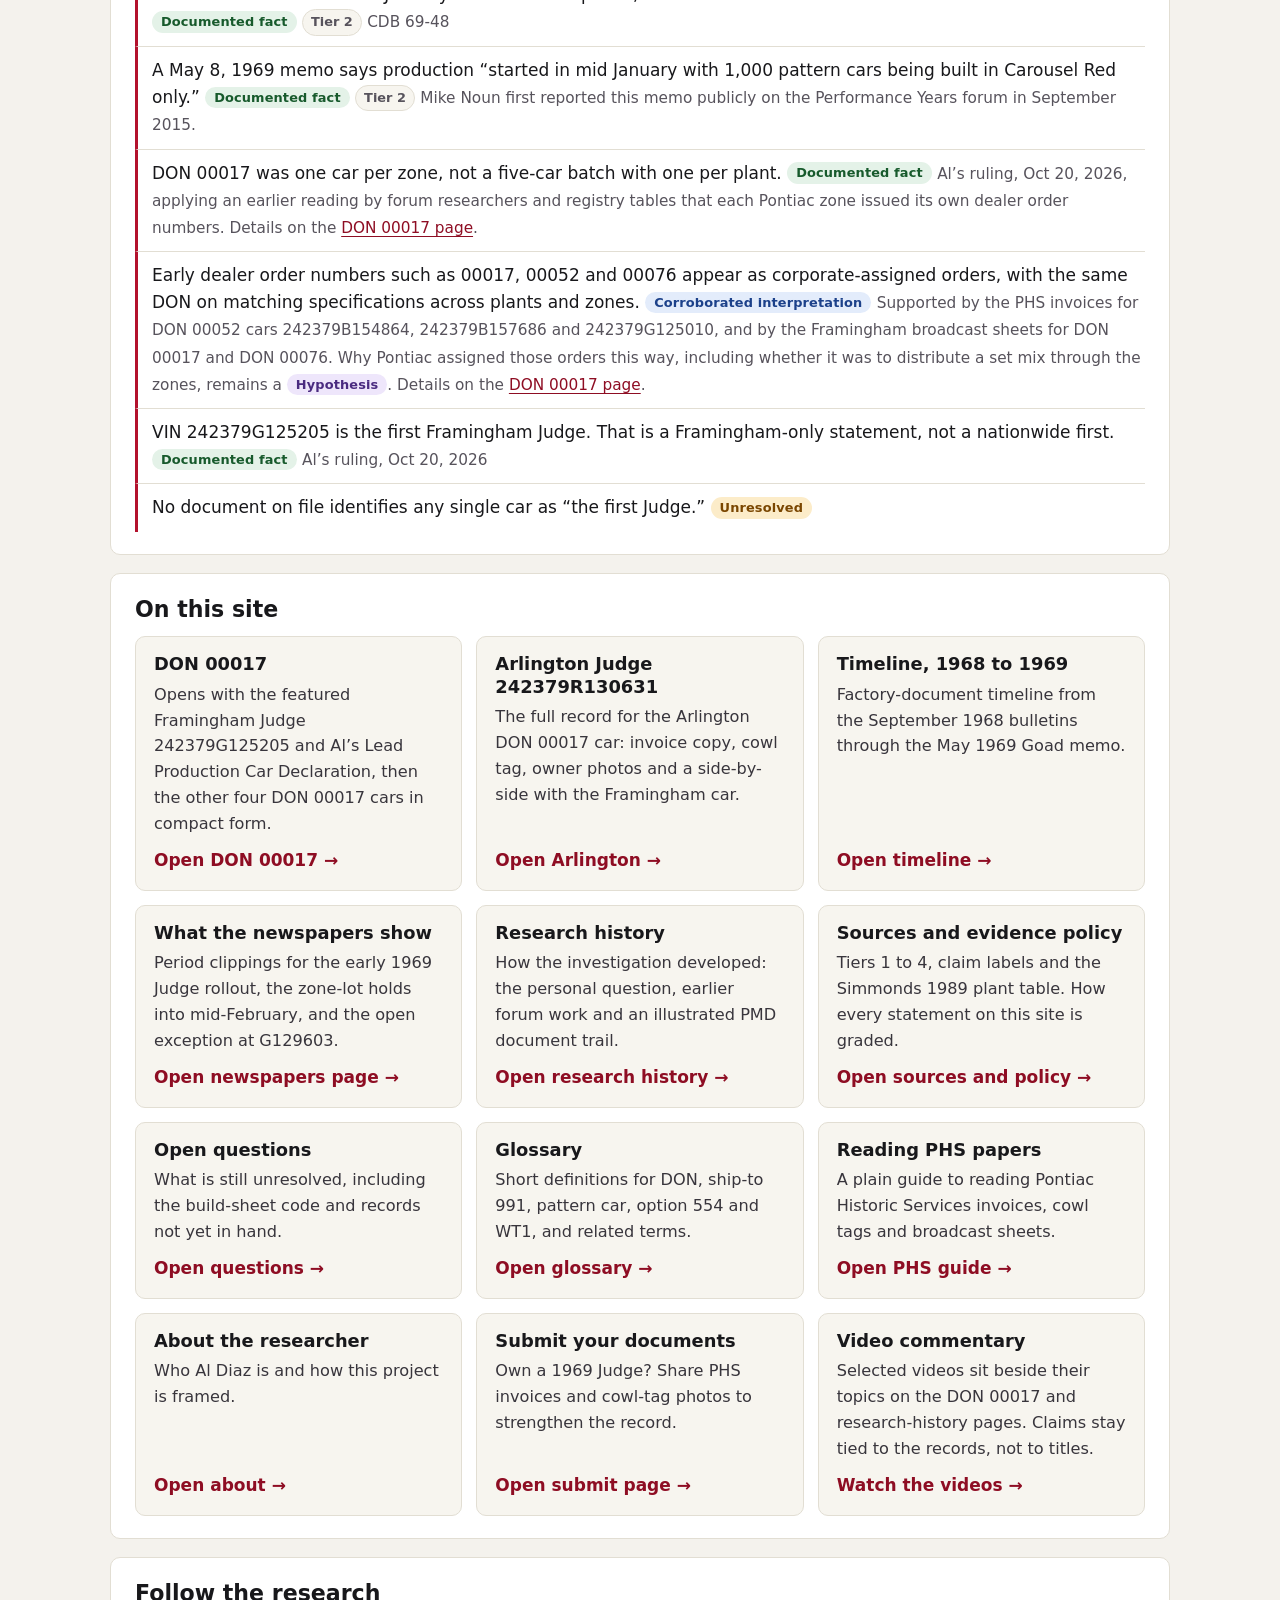
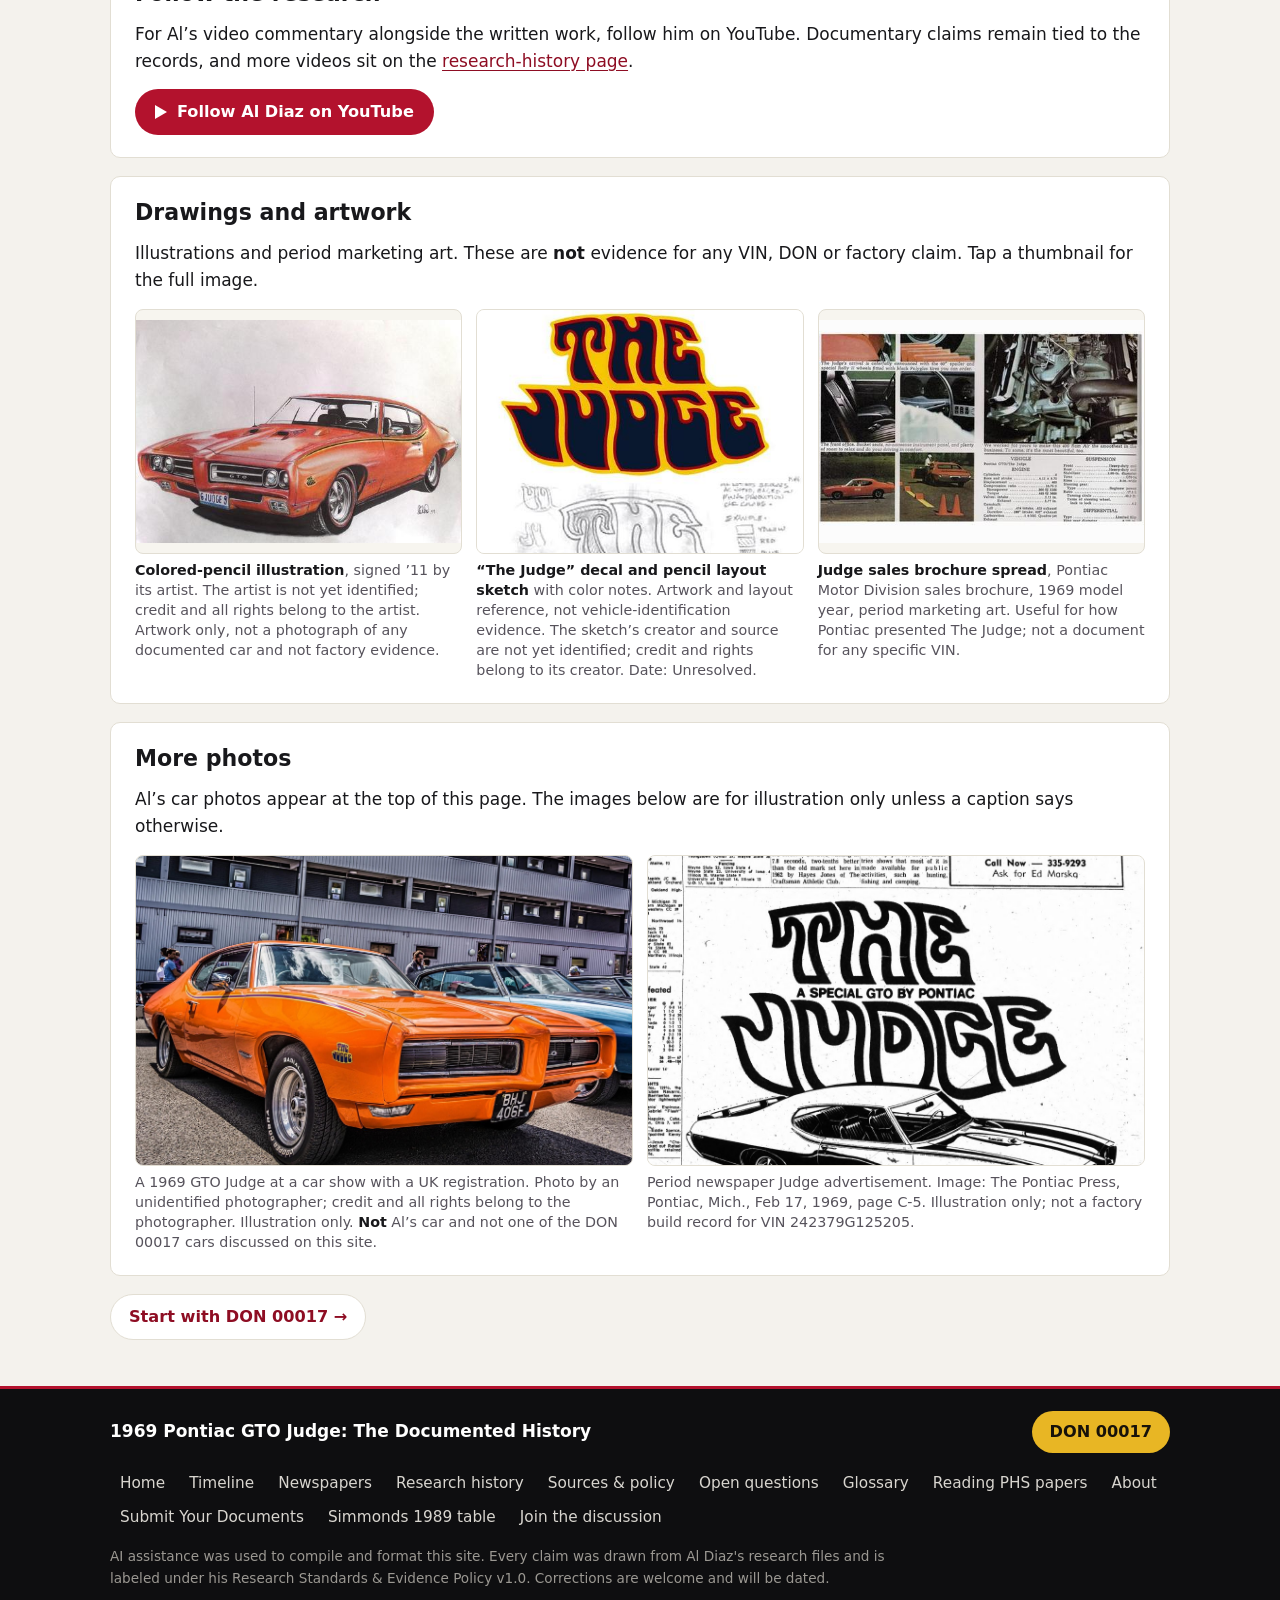
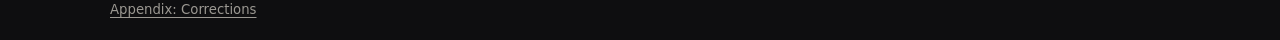
==== commit 41aee308: "Add Facebook group link" ====
--- a/index.html
+++ b/index.html
@@ -78,7 +78,7 @@
 <label class="menu-btn" for="menu-check">Menu</label>
 <nav class="site-nav" aria-label="Main"><a href="index.html" aria-current="page">Home</a><a href="judge-timeline-1968-1969.html">Timeline</a><a href="newspapers-rollout.html">Newspapers</a><a href="research-history.html">Research history</a><a href="sources-evidence-policy.html">Sources &amp; policy</a><a href="open-questions.html">Open questions</a><a href="glossary.html">Glossary</a><a href="how-to-read-phs-papers.html">Reading PHS papers</a><a href="about-the-researcher.html">About</a><a href="submit-your-documents.html">Submit Your Documents</a></nav>
 </div></header>
-<div class="page-title"><div class="in"><p class="upd">Last updated: November 19, 2026</p><h1>The 1969 Pontiac GTO Judge: The Documented History</h1><p class="lead">Independent research from Pontiac’s own factory papers, led by Al Diaz’s Framingham Judge 242379G125205 and the five Carousel Red Judges that print dealer order number 00017.</p></div></div>
+<div class="page-title"><div class="in"><p class="upd">Last updated: November 19, 2026</p><h1>The 1969 Pontiac GTO Judge: The Documented History</h1><p class="lead">Independent research from Pontiac’s own factory papers, led by Al Diaz’s Framingham Judge 242379G125205 and the five Carousel Red Judges that print dealer order number 00017.</p><p class="join-fb"><a class="ytbtn fb" href="https://www.facebook.com/groups/3237784739765263/" target="_blank" rel="noopener">Join the discussion</a></p></div></div>
 <main class="wrap">
 <section class="sec ai-use" id="how-ai-is-used">
 <figure class="lead">
@@ -142,7 +142,7 @@
 </main>
 <footer class="site-foot"><div class="foot-in">
 <div class="foot-top"><strong>1969 Pontiac GTO Judge: The Documented History</strong><a class="don-cta" href="pattern-cars-pilot-batch.html">DON 00017</a></div>
-<nav class="foot-nav" aria-label="Footer"><a href="index.html">Home</a><a href="judge-timeline-1968-1969.html">Timeline</a><a href="newspapers-rollout.html">Newspapers</a><a href="research-history.html">Research history</a><a href="sources-evidence-policy.html">Sources &amp; policy</a><a href="open-questions.html">Open questions</a><a href="glossary.html">Glossary</a><a href="how-to-read-phs-papers.html">Reading PHS papers</a><a href="about-the-researcher.html">About</a><a href="submit-your-documents.html">Submit Your Documents</a><a href="sources-evidence-policy.html#simmonds-1989-table">Simmonds 1989 table</a></nav>
+<nav class="foot-nav" aria-label="Footer"><a href="index.html">Home</a><a href="judge-timeline-1968-1969.html">Timeline</a><a href="newspapers-rollout.html">Newspapers</a><a href="research-history.html">Research history</a><a href="sources-evidence-policy.html">Sources &amp; policy</a><a href="open-questions.html">Open questions</a><a href="glossary.html">Glossary</a><a href="how-to-read-phs-papers.html">Reading PHS papers</a><a href="about-the-researcher.html">About</a><a href="submit-your-documents.html">Submit Your Documents</a><a href="sources-evidence-policy.html#simmonds-1989-table">Simmonds 1989 table</a><a href="https://www.facebook.com/groups/3237784739765263/" target="_blank" rel="noopener">Join the discussion</a></nav>
 <p class="foot-note">AI assistance was used to compile and format this site. Every claim was drawn from Al Diaz's research files and is labeled under his Research Standards &amp; Evidence Policy v1.0. Corrections are welcome and will be dated.</p>
 <p class="foot-appx"><a href="corrections-log.html">Appendix: Corrections</a></p>
 <p class="foot-visits" id="visit-count" hidden>Visitors: <span></span></p>
--- a/site.css
+++ b/site.css
@@ -43,6 +43,7 @@
 .page-title h1{font-size:clamp(1.45rem,2.4vw + .6rem,2.05rem);letter-spacing:-.01em}
 .page-title .upd{margin:0 0 4px;color:var(--mut);font-size:.82rem;font-weight:600;letter-spacing:.04em;text-transform:uppercase}
 .page-title .lead{margin:.55em 0 0;color:#38353c;font-size:1.05rem;max-width:80ch}
+.page-title .join-fb{margin:.9em 0 0}
 
 /* ---------- layout ---------- */
 .wrap{max-width:var(--wrap);margin:0 auto;padding:20px 20px 36px}
@@ -325,5 +326,3 @@
   .ai-use .ai-body{grid-template-columns:1fr}
   .ai-use .second{max-width:240px;margin:12px auto 0}
 }
-.ai-use h2 a{color:inherit;text-decoration:none}
-.ai-use h2 a:hover{color:var(--red-d);text-decoration:underline}
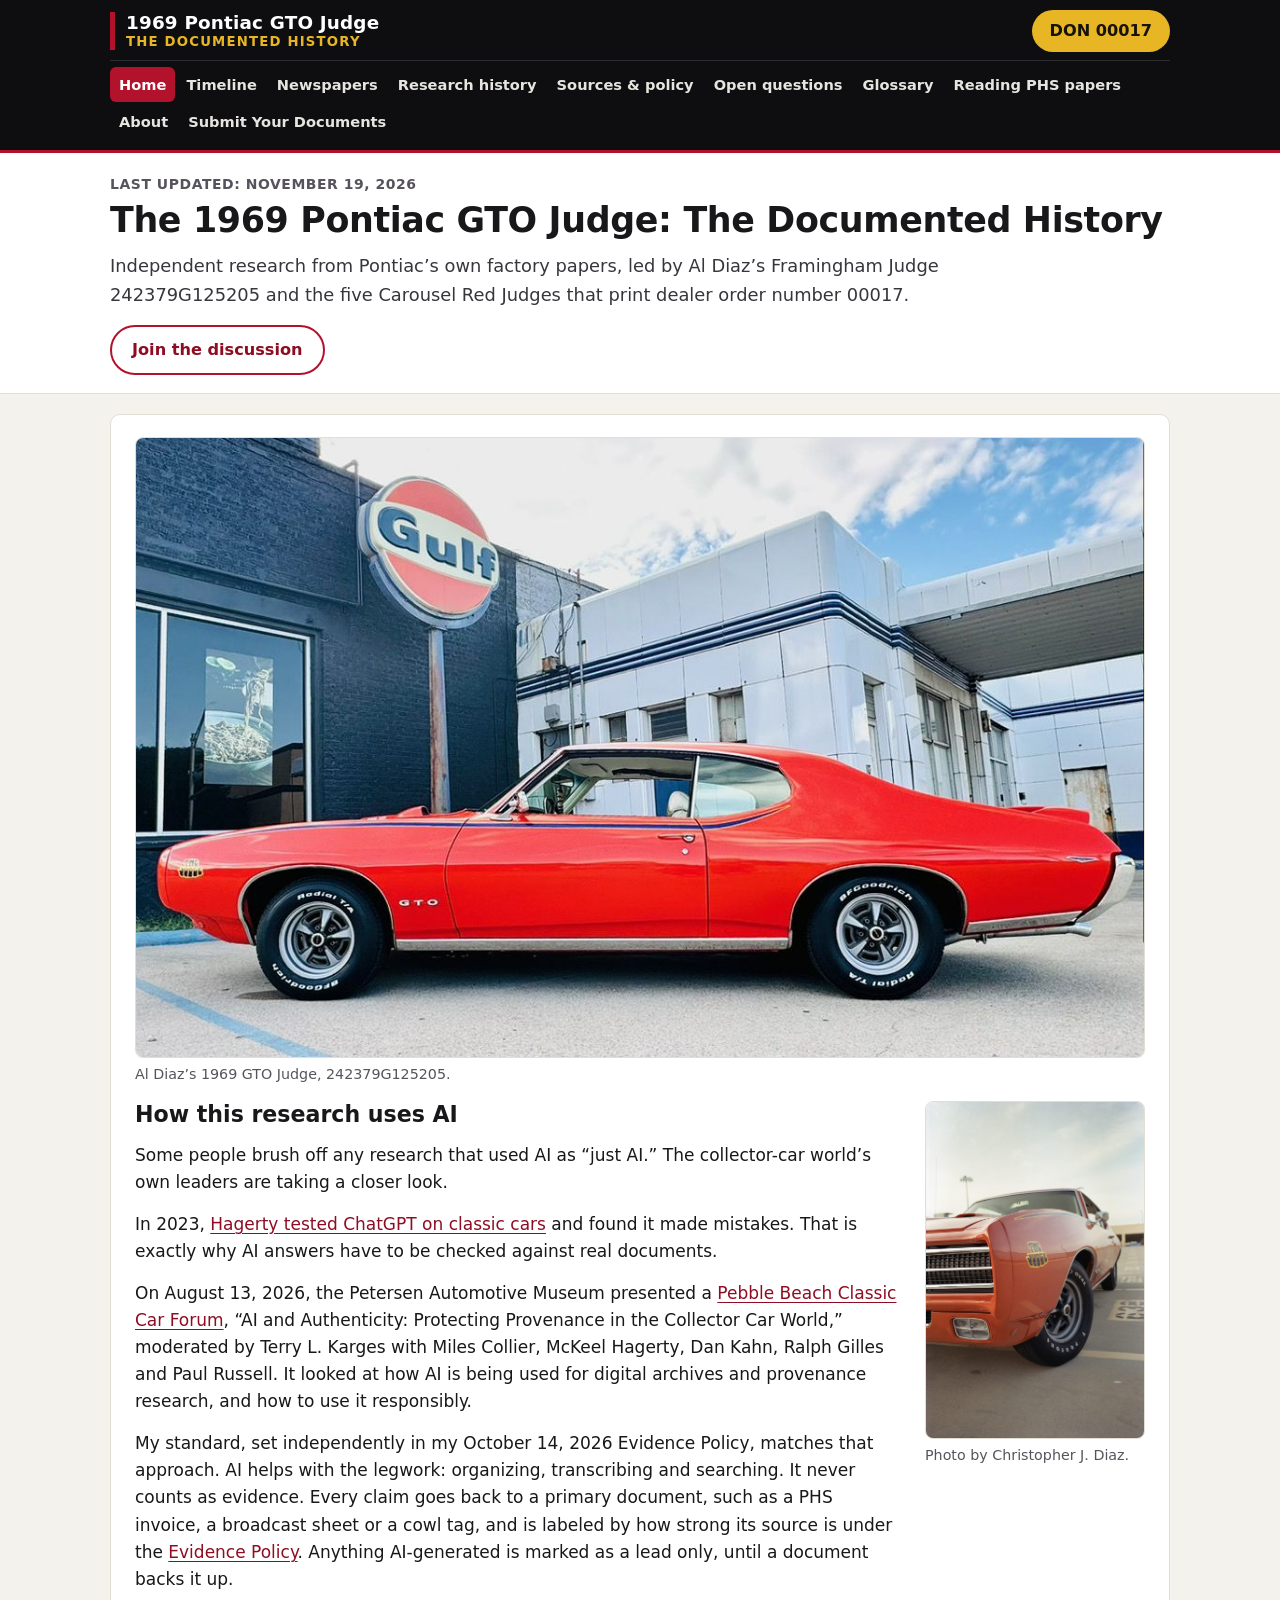
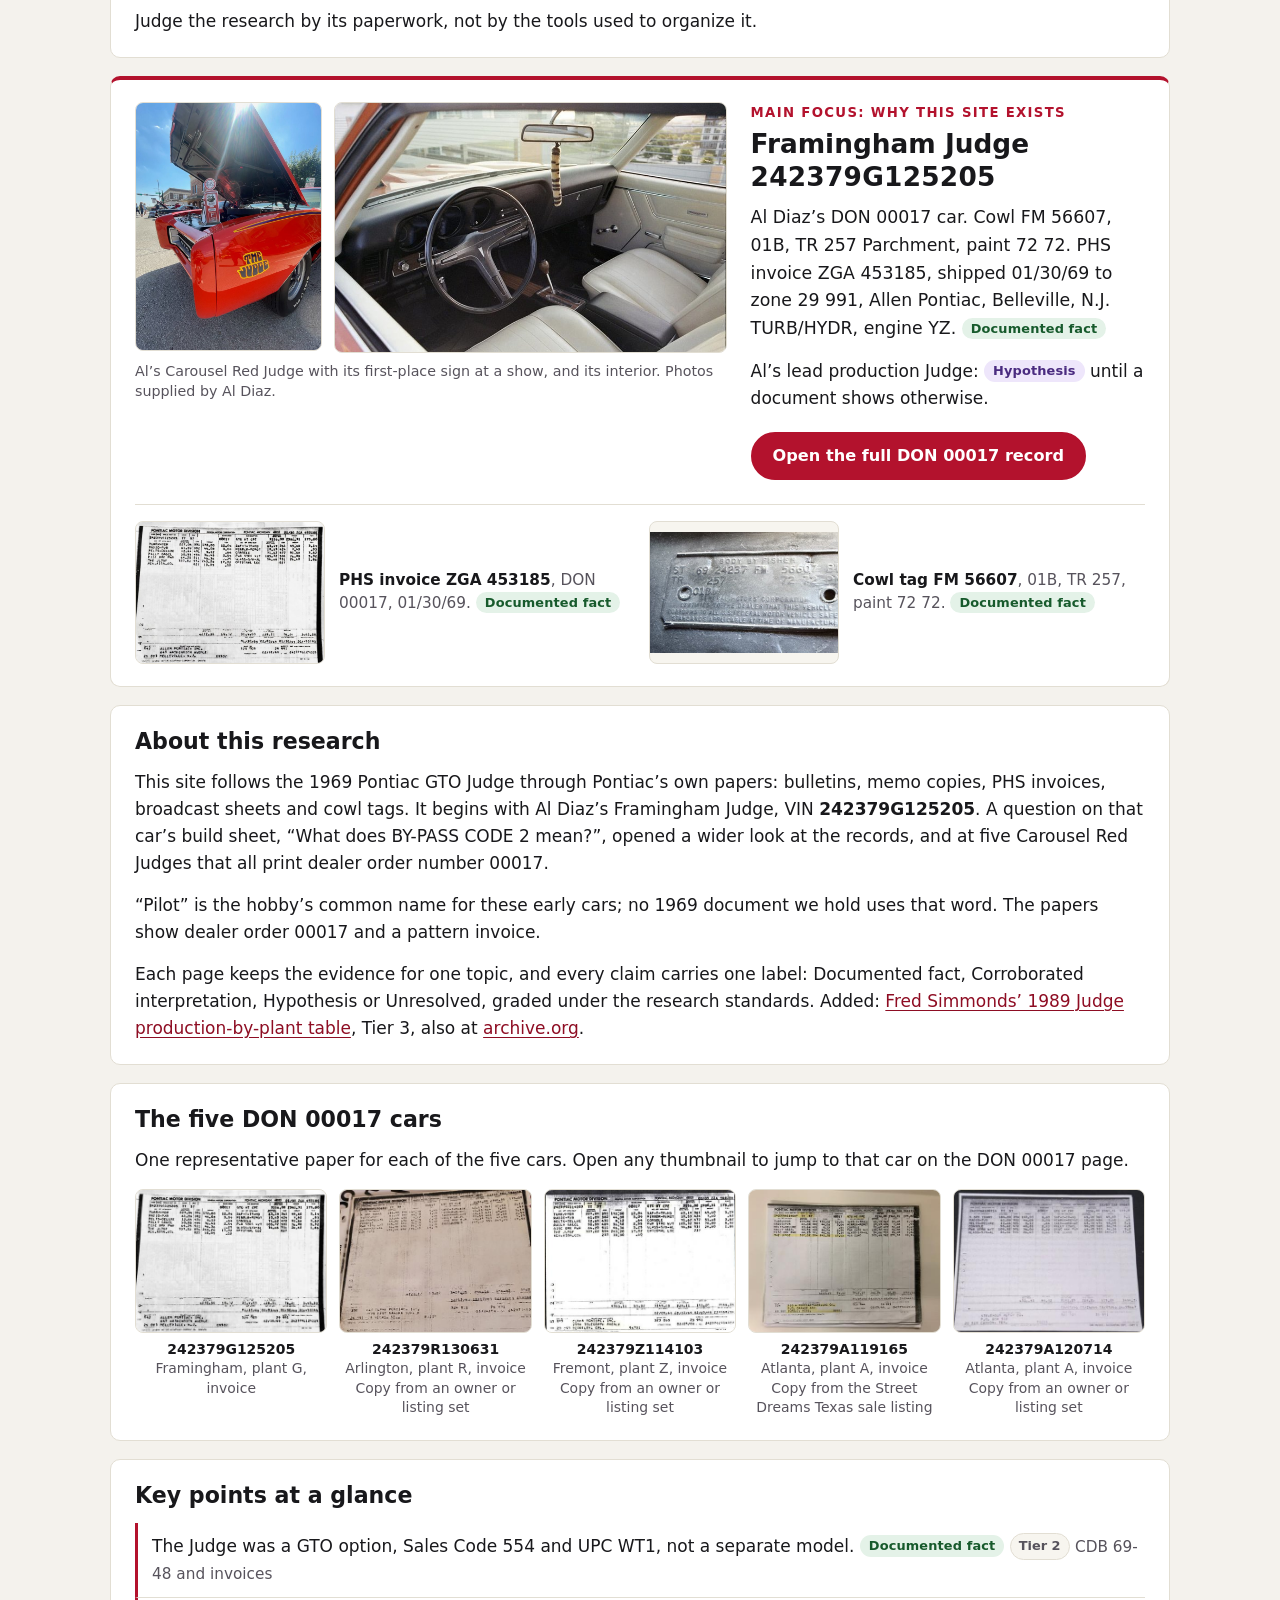
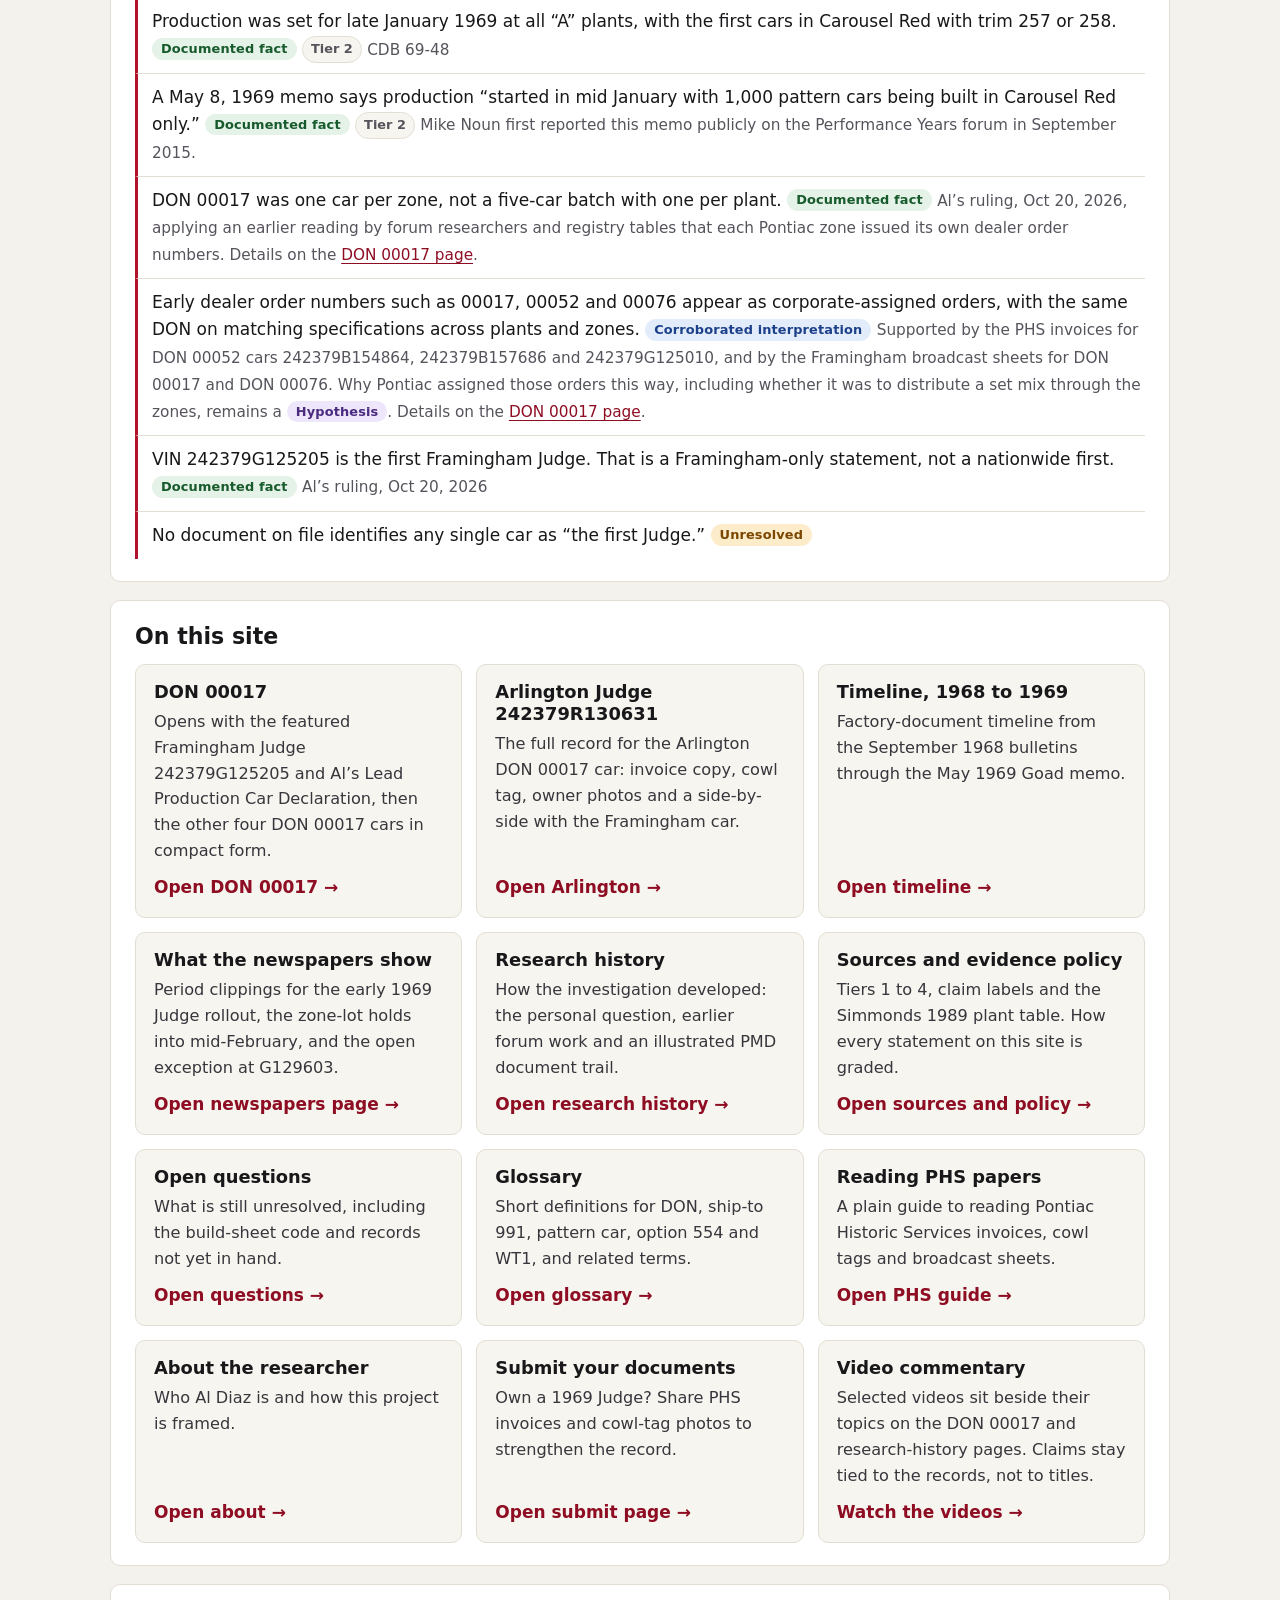
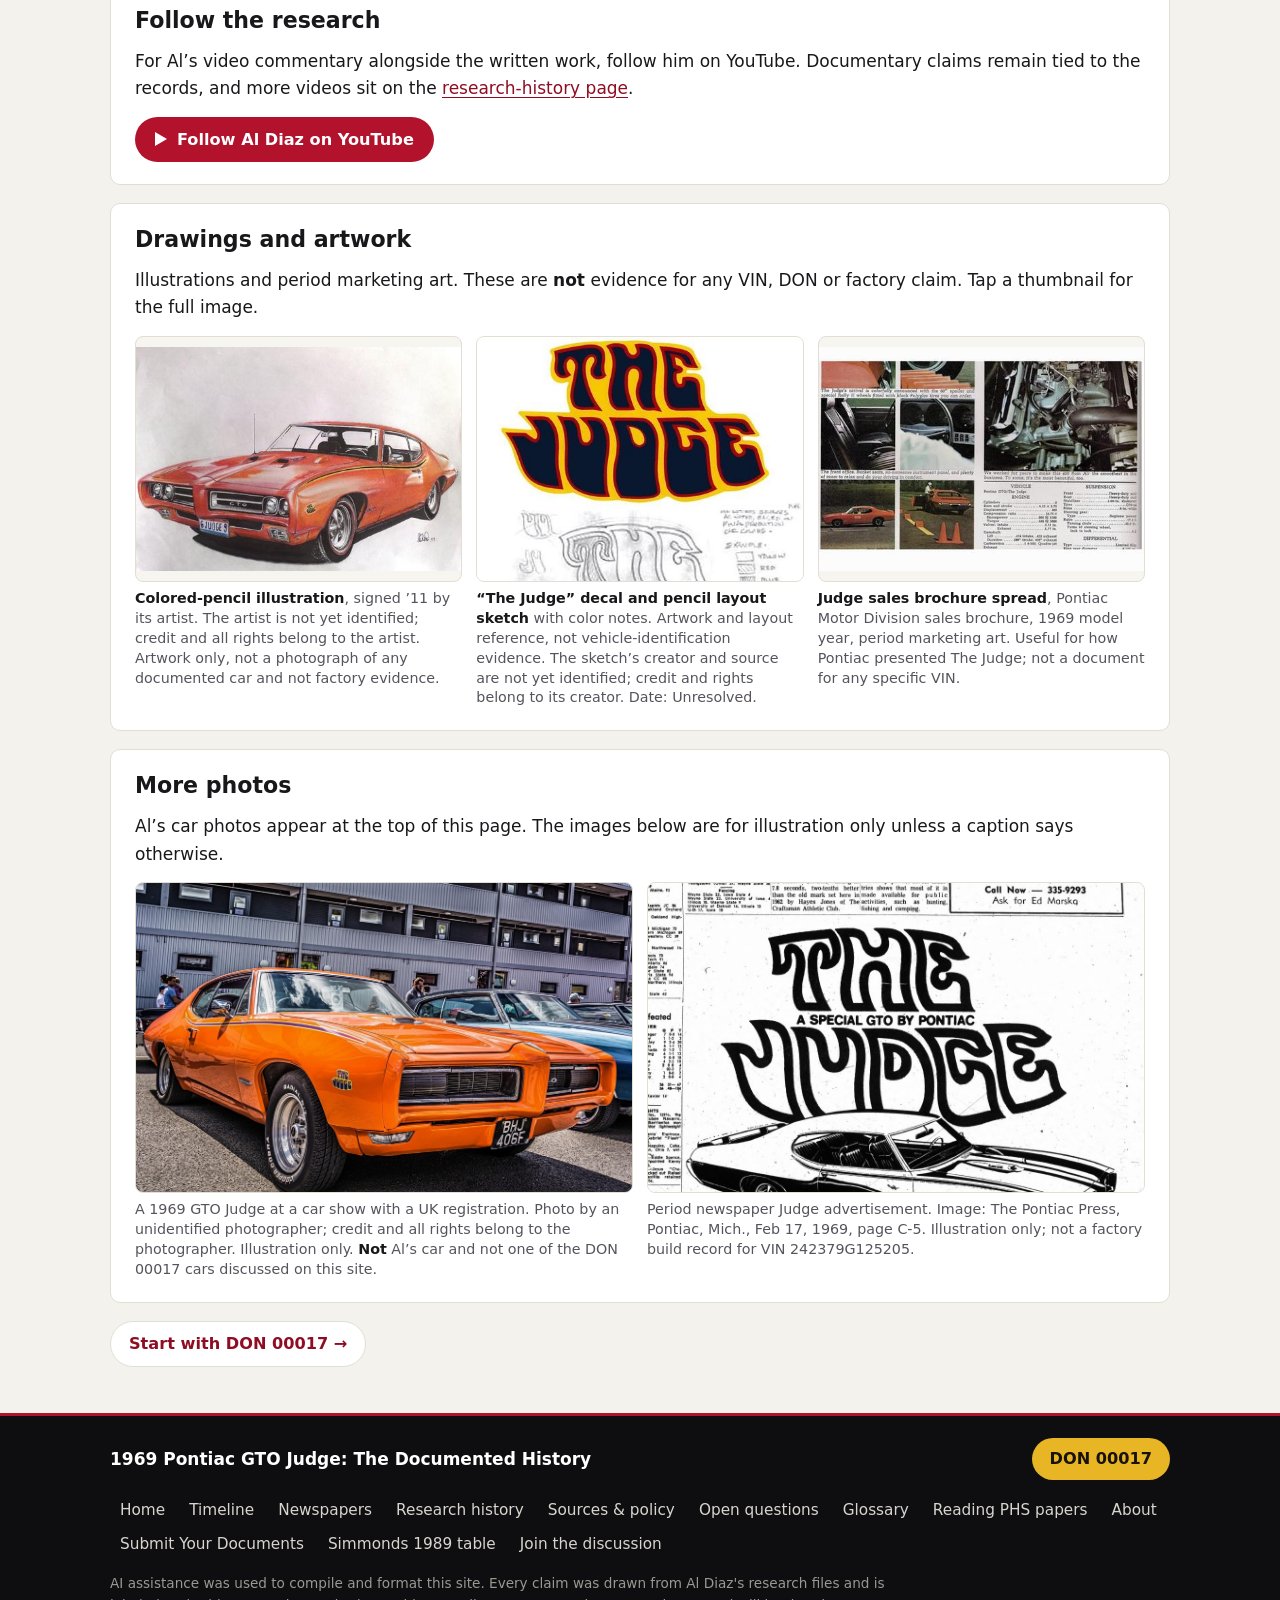
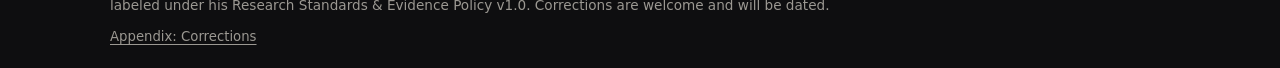
==== commit 4d9e9033: "Update AI page wording" ====
--- a/index.html
+++ b/index.html
@@ -91,7 +91,7 @@
 <p>Some people brush off any research that used AI as “just AI.” The collector-car world’s own leaders are taking a closer look.</p>
 <p>In 2023, <a href="https://www.hagerty.com/media/entertainment/i-asked-chatgpt-about-classic-cars-and-it-seems-were-safe-for-now/" rel="noopener" target="_blank">Hagerty tested ChatGPT on classic cars</a> and found it made mistakes. That is exactly why AI answers have to be checked against real documents.</p>
 <p>On August 13, 2026, the Petersen Automotive Museum presented a <a href="https://carshowsafari.com/event/pebble-beach-classic-car-forum-ai-and-authenticity-protecting-provenance-in-the-collector-car-world-presented-by-alliant-private-client/" rel="noopener" target="_blank">Pebble Beach Classic Car Forum</a>, “AI and Authenticity: Protecting Provenance in the Collector Car World,” moderated by Terry L. Karges with Miles Collier, McKeel Hagerty, Dan Kahn, Ralph Gilles and Paul Russell. It looked at how AI is being used for digital archives and provenance research, and how to use it responsibly.</p>
-<p>This is the standard I follow. AI helps with the legwork: organizing, transcribing and searching. It never counts as evidence. Every claim goes back to a primary document, such as a PHS invoice, a broadcast sheet or a cowl tag, and is labeled by how strong its source is under the <a href="sources-evidence-policy.html">Evidence Policy</a>. Anything AI-generated is marked as a lead only, until a document backs it up.</p>
+<p>My standard, set independently in my October 14, 2026 Evidence Policy, matches that approach. AI helps with the legwork: organizing, transcribing and searching. It never counts as evidence. Every claim goes back to a primary document, such as a PHS invoice, a broadcast sheet or a cowl tag, and is labeled by how strong its source is under the <a href="sources-evidence-policy.html">Evidence Policy</a>. Anything AI-generated is marked as a lead only, until a document backs it up.</p>
 <p>Judge the research by its paperwork, not by the tools used to organize it.</p>
 </div>
 <figure class="second">
